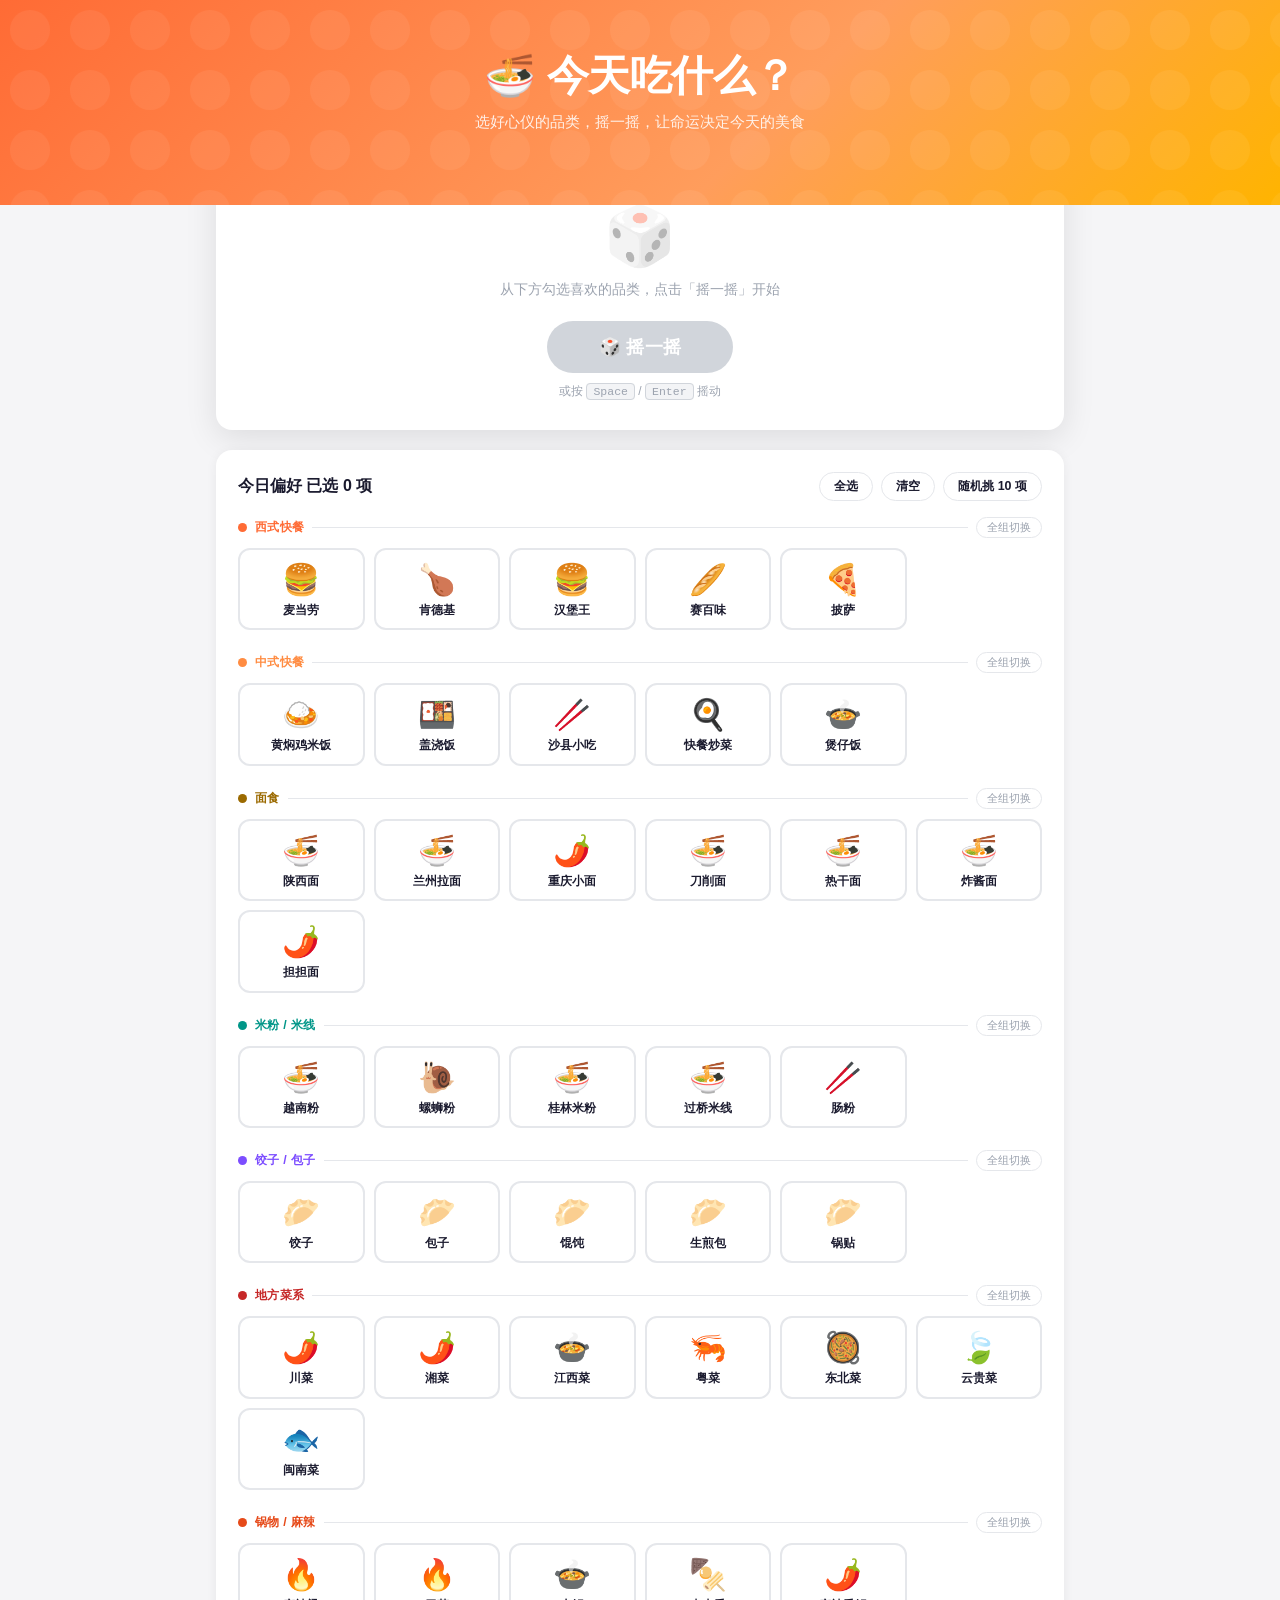
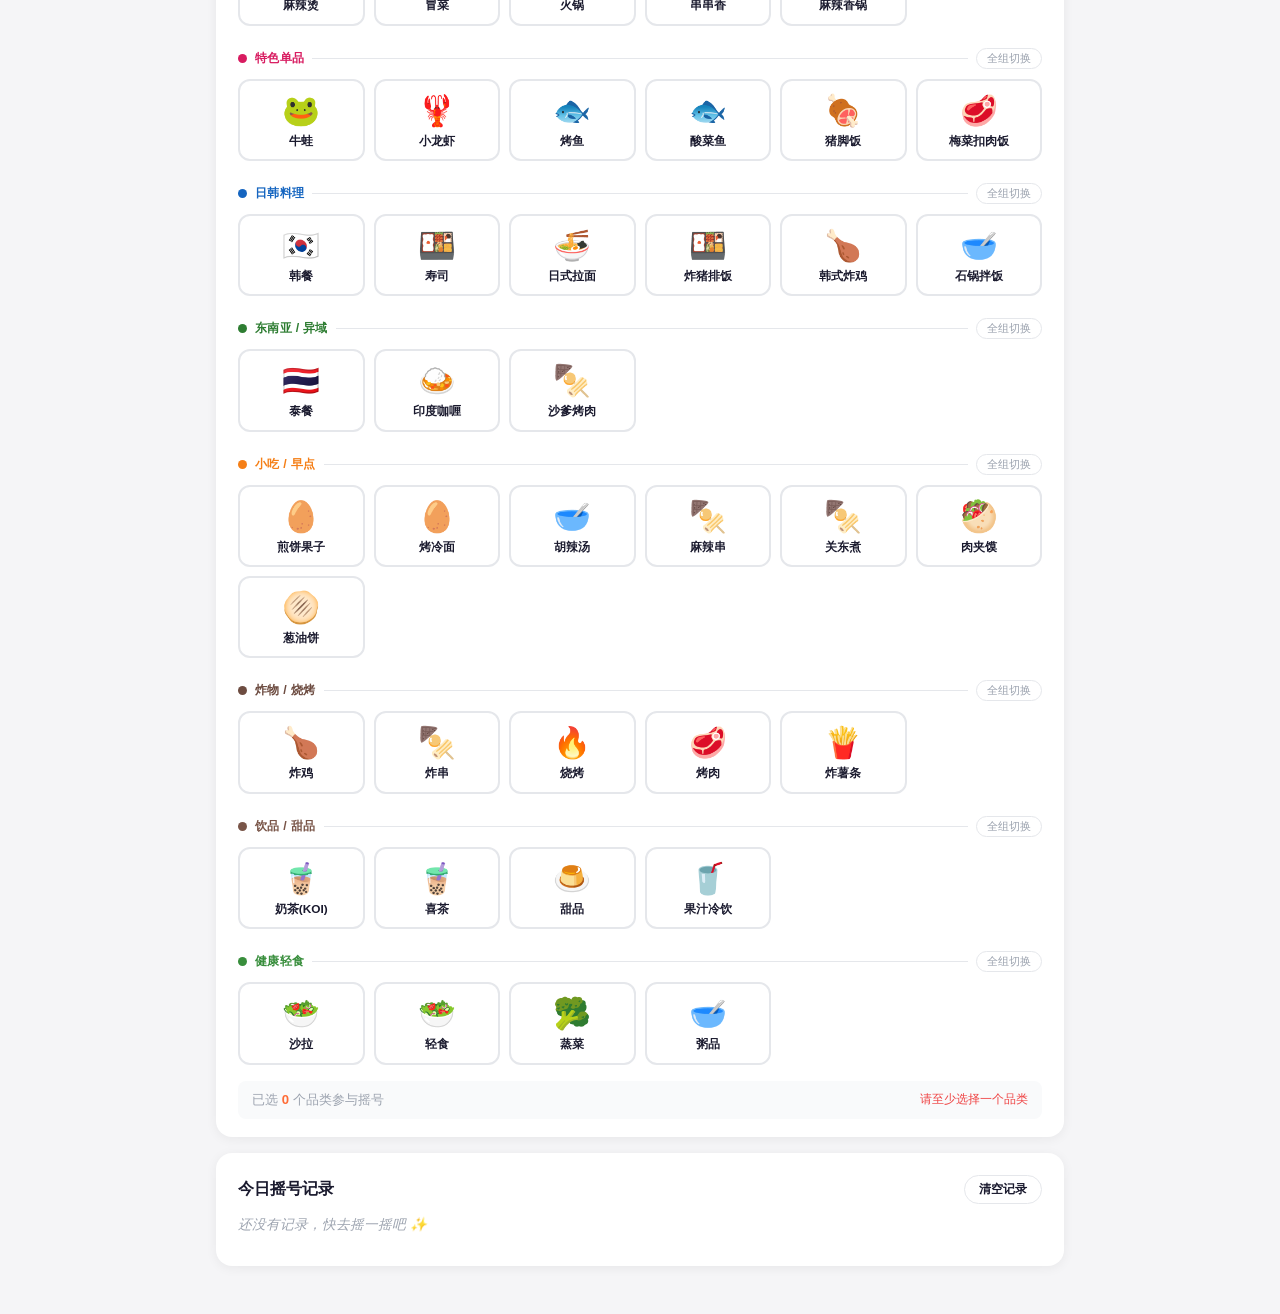
==== index.html @ fa0ef5d8 "Rename eat_picker.html to index.html" ====
<!DOCTYPE html>
<html lang="zh-CN">
<head>
    <meta charset="UTF-8">
    <meta name="viewport" content="width=device-width, initial-scale=1.0">
    <title>今天吃什么？</title>
    <style>
        :root {
            --primary: #FF6B35;
            --primary-light: #FFF0EB;
            --accent: #FFB400;
            --bg: #F5F5F7;
            --card: #FFFFFF;
            --text: #1A1A2E;
            --text-muted: #9CA3AF;
            --border: #E5E7EB;
            --radius: 16px;
            --shadow: 0 2px 12px rgba(0,0,0,0.06);
            --shadow-lg: 0 8px 32px rgba(0,0,0,0.10);
        }

        * { box-sizing: border-box; margin: 0; padding: 0; }

        body {
            font-family: -apple-system, BlinkMacSystemFont, 'PingFang SC', 'Hiragino Sans GB', 'Microsoft YaHei UI', sans-serif;
            background: var(--bg);
            color: var(--text);
            min-height: 100vh;
        }

        /* ───── Header ───── */
        .hero {
            background: linear-gradient(135deg, #FF6B35 0%, #FF9D5C 60%, #FFB400 100%);
            padding: 48px 24px 72px;
            text-align: center;
            color: #fff;
            position: relative;
            overflow: hidden;
        }
        .hero::before {
            content: '';
            position: absolute;
            inset: 0;
            background: url("data:image/svg+xml,%3Csvg width='60' height='60' viewBox='0 0 60 60' xmlns='http://www.w3.org/2000/svg'%3E%3Cg fill='none' fill-rule='evenodd'%3E%3Cg fill='%23ffffff' fill-opacity='0.06'%3E%3Ccircle cx='30' cy='30' r='20'/%3E%3C/g%3E%3C/g%3E%3C/svg%3E");
        }
        .hero h1 { font-size: 2.6rem; font-weight: 800; position: relative; letter-spacing: -0.5px; }
        .hero p  { margin-top: 8px; font-size: 0.95rem; opacity: 0.88; position: relative; }

        /* ───── Layout ───── */
        .wrap {
            max-width: 880px;
            margin: -40px auto 48px;
            padding: 0 16px;
        }

        /* ───── Result Card ───── */
        .result-card {
            background: var(--card);
            border-radius: var(--radius);
            box-shadow: var(--shadow-lg);
            padding: 36px 24px 28px;
            text-align: center;
            margin-bottom: 20px;
            border: 2.5px solid transparent;
            transition: border-color .3s;
        }
        .result-card.spinning  { border-color: var(--primary); }
        .result-card.done      { border-color: var(--accent); }

        /* placeholder */
        .result-ph { color: var(--text-muted); }
        .result-ph .big { font-size: 3.6rem; display: block; opacity: .35; margin-bottom: 10px; }
        .result-ph p    { font-size: .9rem; }

        /* live display */
        .result-live { display: none; }
        .result-live.on { display: block; }
        .result-live .r-emoji { font-size: 4.5rem; display: block; margin-bottom: 10px; }
        .result-live .r-name  { font-size: 2.2rem; font-weight: 800; }
        .result-live .r-badge {
            display: inline-block; margin-top: 10px;
            padding: 4px 14px; border-radius: 20px;
            font-size: .78rem; font-weight: 700; color: #fff;
        }

        @keyframes bounceIn {
            0%   { transform: scale(.3); opacity: 0; }
            55%  { transform: scale(1.12); }
            75%  { transform: scale(.92); }
            100% { transform: scale(1); opacity: 1; }
        }
        @keyframes slideUp {
            from { transform: translateY(16px); opacity: 0; }
            to   { transform: translateY(0);    opacity: 1; }
        }
        .anim-bounce { animation: bounceIn .5s cubic-bezier(.36,.07,.19,.97) both; }
        .anim-up     { animation: slideUp  .4s ease both; animation-delay: .1s; }
        .anim-fade   { animation: slideUp  .5s ease both; animation-delay: .2s; }

        /* spin button */
        .spin-btn {
            display: inline-block; margin-top: 22px;
            background: linear-gradient(135deg, #FF6B35, #FF9D5C);
            color: #fff; border: none; border-radius: 50px;
            padding: 14px 52px; font-size: 1.1rem; font-weight: 700;
            cursor: pointer; letter-spacing: .4px;
            box-shadow: 0 4px 18px rgba(255,107,53,.38);
            transition: transform .12s, box-shadow .2s, background .2s;
        }
        .spin-btn:hover:not(:disabled) {
            transform: translateY(-2px);
            box-shadow: 0 8px 26px rgba(255,107,53,.5);
        }
        .spin-btn:active:not(:disabled) { transform: translateY(0); }
        .spin-btn:disabled { background: #D1D5DB; box-shadow: none; cursor: not-allowed; }
        @keyframes pulse { 0%,100%{transform:scale(1)} 50%{transform:scale(1.04)} }
        .spin-btn.pulsing { animation: pulse .55s ease infinite; }

        /* ───── Category Panel ───── */
        .panel {
            background: var(--card);
            border-radius: var(--radius);
            box-shadow: var(--shadow);
            padding: 22px 22px 18px;
            margin-bottom: 16px;
        }
        .panel-head {
            display: flex; align-items: center;
            justify-content: space-between;
            margin-bottom: 16px; flex-wrap: wrap; gap: 8px;
        }
        .panel-title { font-size: 1rem; font-weight: 700; }
        .panel-title .sub {
            font-size: .82rem; color: var(--text-muted);
            font-weight: 400; margin-left: 6px;
        }

        .btn-row { display: flex; gap: 8px; flex-wrap: wrap; }
        .chip {
            padding: 5px 14px; border-radius: 20px;
            border: 1.5px solid var(--border);
            background: #fff; color: var(--text);
            font-size: .78rem; font-weight: 600;
            cursor: pointer; transition: all .14s;
        }
        .chip:hover { border-color: var(--primary); color: var(--primary); }

        /* ───── Group sections ───── */
        .group-block { margin-bottom: 22px; }
        .group-block:last-child { margin-bottom: 4px; }

        .group-row {
            display: flex; align-items: center; gap: 8px;
            margin-bottom: 10px;
        }
        .group-dot {
            width: 9px; height: 9px; border-radius: 50%; flex-shrink: 0;
        }
        .group-name {
            font-size: .78rem; font-weight: 700; letter-spacing: .3px;
        }
        .group-line {
            flex: 1; height: 1px; background: var(--border);
        }
        .group-toggle {
            font-size: .7rem; padding: 2px 10px;
            border-radius: 20px; border: 1px solid var(--border);
            background: #fff; cursor: pointer; color: var(--text-muted);
            transition: all .14s; flex-shrink: 0;
        }
        .group-toggle:hover { border-color: var(--primary); color: var(--primary); }

        /* ───── Food grid ───── */
        .food-grid {
            display: grid;
            grid-template-columns: repeat(auto-fill, minmax(108px, 1fr));
            gap: 9px;
        }
        .food-card {
            border: 2px solid var(--border);
            border-radius: 12px; padding: 12px 6px 10px;
            text-align: center; cursor: pointer;
            transition: all .14s; background: #fff;
            user-select: none; position: relative;
        }
        .food-card:hover {
            border-color: var(--primary); background: var(--primary-light);
            transform: translateY(-2px);
        }
        .food-card.on {
            border-color: var(--primary);
            background: linear-gradient(145deg, #FFF6F2, #FFE8DC);
            box-shadow: 0 2px 10px rgba(255,107,53,.18);
        }
        .fc-check {
            position: absolute; top: 5px; right: 5px;
            width: 17px; height: 17px; border-radius: 50%;
            background: var(--primary); color: #fff;
            font-size: 10px; line-height: 17px; text-align: center;
            opacity: 0; transition: opacity .14s;
        }
        .food-card.on .fc-check { opacity: 1; }
        .fc-emoji { font-size: 1.9rem; display: block; margin-bottom: 5px; }
        .fc-name  { font-size: .74rem; font-weight: 600; line-height: 1.3; }

        /* ───── Status bar ───── */
        .status-bar {
            display: flex; align-items: center; justify-content: space-between;
            margin-top: 16px; padding: 10px 14px;
            background: #F9FAFB; border-radius: 8px;
            font-size: .82rem; color: var(--text-muted);
        }
        .status-bar b { color: var(--primary); }
        .warn { color: #EF4444 !important; font-size: .78rem; }

        /* ───── History ───── */
        .history-chips {
            display: flex; flex-wrap: wrap; gap: 8px; margin-top: 12px; min-height: 32px;
        }
        .h-chip {
            display: inline-flex; align-items: center; gap: 5px;
            padding: 5px 13px; background: #F3F4F6;
            border-radius: 20px; font-size: .83rem; font-weight: 600;
        }
        .h-chip.newest { background: #FFF0EB; color: var(--primary); }
        .h-empty { color: var(--text-muted); font-size: .85rem; font-style: italic; }

        /* ───── Confetti ───── */
        .conf-wrap {
            position: fixed; inset: 0;
            pointer-events: none; z-index: 9999;
        }
        .conf-piece {
            position: absolute; border-radius: 2px;
            animation: confFall linear forwards;
        }
        @keyframes confFall {
            0%   { transform: translateY(-20px) rotate(0deg); opacity: 1; }
            100% { transform: translateY(105vh)  rotate(720deg); opacity: 0; }
        }

        /* ───── Keyboard hint ───── */
        .kb-hint {
            text-align: center; margin-top: 10px;
            font-size: .75rem; color: var(--text-muted);
        }
        kbd {
            background: #F3F4F6; border: 1px solid #D1D5DB;
            border-radius: 4px; padding: 1px 6px; font-size: .72rem;
        }

        @media (max-width: 560px) {
            .hero h1 { font-size: 1.9rem; }
            .result-live .r-name { font-size: 1.6rem; }
            .food-grid { grid-template-columns: repeat(auto-fill, minmax(90px, 1fr)); }
            .spin-btn { width: 100%; }
        }
    </style>
</head>
<body>

<div class="hero">
    <h1>🍜 今天吃什么？</h1>
    <p>选好心仪的品类，摇一摇，让命运决定今天的美食</p>
</div>

<div class="wrap">

    <!-- Result Card -->
    <div class="result-card" id="resCard">
        <div class="result-ph" id="resPh">
            <span class="big">🎲</span>
            <p>从下方勾选喜欢的品类，点击「摇一摇」开始</p>
        </div>
        <div class="result-live" id="resLive">
            <span class="r-emoji" id="resEmoji">🍜</span>
            <div class="r-name" id="resName">加载中...</div>
            <span class="r-badge" id="resBadge">分类</span>
        </div>
        <button class="spin-btn" id="spinBtn" onclick="spin()" disabled>🎲 摇一摇</button>
        <div class="kb-hint">或按 <kbd>Space</kbd> / <kbd>Enter</kbd> 摇动</div>
    </div>

    <!-- Categories -->
    <div class="panel">
        <div class="panel-head">
            <div>
                <span class="panel-title">今日偏好</span>
                <span class="panel-title sub" id="selCount">已选 0 项</span>
            </div>
            <div class="btn-row">
                <button class="chip" onclick="selAll()">全选</button>
                <button class="chip" onclick="selNone()">清空</button>
                <button class="chip" onclick="selRandom()">随机挑 10 项</button>
            </div>
        </div>

        <div id="catWrap"><!-- rendered by JS --></div>

        <div class="status-bar">
            <span>已选 <b id="stCount">0</b> 个品类参与摇号</span>
            <span class="warn" id="stWarn">请至少选择一个品类</span>
        </div>
    </div>

    <!-- History -->
    <div class="panel">
        <div class="panel-head" style="margin-bottom:0">
            <span class="panel-title">今日摇号记录</span>
            <button class="chip" onclick="clearHist()">清空记录</button>
        </div>
        <div class="history-chips" id="histList">
            <span class="h-empty">还没有记录，快去摇一摇吧 ✨</span>
        </div>
    </div>

</div>

<div class="conf-wrap" id="confWrap"></div>

<script>
/* ─── Data ─── */
const GROUPS = [
    {
        name: "西式快餐", color: "#FF6B35",
        items: [
            { name: "麦当劳",  emoji: "🍔" },
            { name: "肯德基",  emoji: "🍗" },
            { name: "汉堡王",  emoji: "🍔" },
            { name: "赛百味",  emoji: "🥖" },
            { name: "披萨",    emoji: "🍕" },
        ]
    },
    {
        name: "中式快餐", color: "#FF8C42",
        items: [
            { name: "黄焖鸡米饭", emoji: "🍛" },
            { name: "盖浇饭",    emoji: "🍱" },
            { name: "沙县小吃",  emoji: "🥢" },
            { name: "快餐炒菜",  emoji: "🍳" },
            { name: "煲仔饭",    emoji: "🍲" },
        ]
    },
    {
        name: "面食", color: "#9B6A00",
        items: [
            { name: "陕西面",   emoji: "🍜" },
            { name: "兰州拉面", emoji: "🍜" },
            { name: "重庆小面", emoji: "🌶️" },
            { name: "刀削面",   emoji: "🍜" },
            { name: "热干面",   emoji: "🍜" },
            { name: "炸酱面",   emoji: "🍜" },
            { name: "担担面",   emoji: "🌶️" },
        ]
    },
    {
        name: "米粉 / 米线", color: "#009688",
        items: [
            { name: "越南粉",   emoji: "🍜" },
            { name: "螺蛳粉",   emoji: "🐌" },
            { name: "桂林米粉", emoji: "🍜" },
            { name: "过桥米线", emoji: "🍜" },
            { name: "肠粉",     emoji: "🥢" },
        ]
    },
    {
        name: "饺子 / 包子", color: "#7C4DFF",
        items: [
            { name: "饺子",   emoji: "🥟" },
            { name: "包子",   emoji: "🥟" },
            { name: "馄饨",   emoji: "🥟" },
            { name: "生煎包", emoji: "🥟" },
            { name: "锅贴",   emoji: "🥟" },
        ]
    },
    {
        name: "地方菜系", color: "#C62828",
        items: [
            { name: "川菜",   emoji: "🌶️" },
            { name: "湘菜",   emoji: "🌶️" },
            { name: "江西菜", emoji: "🍲" },
            { name: "粤菜",   emoji: "🦐" },
            { name: "东北菜", emoji: "🥘" },
            { name: "云贵菜", emoji: "🍃" },
            { name: "闽南菜", emoji: "🐟" },
        ]
    },
    {
        name: "锅物 / 麻辣", color: "#E64A19",
        items: [
            { name: "麻辣烫", emoji: "🔥" },
            { name: "冒菜",   emoji: "🔥" },
            { name: "火锅",   emoji: "🍲" },
            { name: "串串香", emoji: "🍢" },
            { name: "麻辣香锅", emoji: "🌶️" },
        ]
    },
    {
        name: "特色单品", color: "#D81B60",
        items: [
            { name: "牛蛙",   emoji: "🐸" },
            { name: "小龙虾", emoji: "🦞" },
            { name: "烤鱼",   emoji: "🐟" },
            { name: "酸菜鱼", emoji: "🐟" },
            { name: "猪脚饭", emoji: "🍖" },
            { name: "梅菜扣肉饭", emoji: "🥩" },
        ]
    },
    {
        name: "日韩料理", color: "#1565C0",
        items: [
            { name: "韩餐",     emoji: "🇰🇷" },
            { name: "寿司",     emoji: "🍱" },
            { name: "日式拉面", emoji: "🍜" },
            { name: "炸猪排饭", emoji: "🍱" },
            { name: "韩式炸鸡", emoji: "🍗" },
            { name: "石锅拌饭", emoji: "🥣" },
        ]
    },
    {
        name: "东南亚 / 异域", color: "#2E7D32",
        items: [
            { name: "泰餐",     emoji: "🇹🇭" },
            { name: "印度咖喱", emoji: "🍛" },
            { name: "沙爹烤肉", emoji: "🍢" },
        ]
    },
    {
        name: "小吃 / 早点", color: "#F57F17",
        items: [
            { name: "煎饼果子", emoji: "🥚" },
            { name: "烤冷面",   emoji: "🥚" },
            { name: "胡辣汤",   emoji: "🥣" },
            { name: "麻辣串",   emoji: "🍢" },
            { name: "关东煮",   emoji: "🍢" },
            { name: "肉夹馍",   emoji: "🥙" },
            { name: "葱油饼",   emoji: "🫓" },
        ]
    },
    {
        name: "炸物 / 烧烤", color: "#6D4C41",
        items: [
            { name: "炸鸡",   emoji: "🍗" },
            { name: "炸串",   emoji: "🍢" },
            { name: "烧烤",   emoji: "🔥" },
            { name: "烤肉",   emoji: "🥩" },
            { name: "炸薯条", emoji: "🍟" },
        ]
    },
    {
        name: "饮品 / 甜品", color: "#795548",
        items: [
            { name: "奶茶(KOI)", emoji: "🧋" },
            { name: "喜茶",      emoji: "🧋" },
            { name: "甜品",      emoji: "🍮" },
            { name: "果汁冷饮",  emoji: "🥤" },
        ]
    },
    {
        name: "健康轻食", color: "#388E3C",
        items: [
            { name: "沙拉",   emoji: "🥗" },
            { name: "轻食",   emoji: "🥗" },
            { name: "蒸菜",   emoji: "🥦" },
            { name: "粥品",   emoji: "🥣" },
        ]
    },
];

/* ─── State ─── */
// flatten all items with global index
const ALL_FOODS = [];
GROUPS.forEach((g, gi) => {
    g.items.forEach((item, li) => {
        ALL_FOODS.push({ ...item, tag: g.name, color: g.color, gi, li, idx: ALL_FOODS.length });
    });
});

const selected = new Set();
const history  = [];
let spinning   = false;

/* ─── Render categories ─── */
function renderCats() {
    const wrap = document.getElementById('catWrap');
    wrap.innerHTML = GROUPS.map((g, gi) => {
        const gItems = ALL_FOODS.filter(f => f.gi === gi);
        return `
        <div class="group-block">
          <div class="group-row">
            <span class="group-dot" style="background:${g.color}"></span>
            <span class="group-name" style="color:${g.color}">${g.name}</span>
            <span class="group-line"></span>
            <button class="group-toggle" onclick="toggleGroup(${gi})">全组切换</button>
          </div>
          <div class="food-grid">
            ${gItems.map(f => `
              <div class="food-card" id="fc${f.idx}" onclick="toggleFood(${f.idx})">
                <div class="fc-check">✓</div>
                <span class="fc-emoji">${f.emoji}</span>
                <div class="fc-name">${f.name}</div>
              </div>
            `).join('')}
          </div>
        </div>`;
    }).join('');
}

/* ─── Selection helpers ─── */
function toggleFood(idx) {
    const el = document.getElementById(`fc${idx}`);
    if (selected.has(idx)) { selected.delete(idx); el.classList.remove('on'); }
    else                   { selected.add(idx);    el.classList.add('on');    }
    syncUI();
}

function toggleGroup(gi) {
    const gItems = ALL_FOODS.filter(f => f.gi === gi);
    const allOn  = gItems.every(f => selected.has(f.idx));
    gItems.forEach(f => {
        const el = document.getElementById(`fc${f.idx}`);
        if (allOn) { selected.delete(f.idx); el.classList.remove('on'); }
        else       { selected.add(f.idx);    el.classList.add('on');    }
    });
    syncUI();
}

function selAll()    { ALL_FOODS.forEach(f => { selected.add(f.idx); document.getElementById(`fc${f.idx}`).classList.add('on'); }); syncUI(); }
function selNone()   { ALL_FOODS.forEach(f => { selected.delete(f.idx); document.getElementById(`fc${f.idx}`).classList.remove('on'); }); syncUI(); }
function selRandom() {
    selNone();
    [...ALL_FOODS].sort(() => Math.random() - .5).slice(0, 10).forEach(f => {
        selected.add(f.idx);
        document.getElementById(`fc${f.idx}`).classList.add('on');
    });
    syncUI();
}

function syncUI() {
    const n = selected.size;
    document.getElementById('selCount').textContent = `已选 ${n} 项`;
    document.getElementById('stCount').textContent  = n;
    const btn  = document.getElementById('spinBtn');
    const warn = document.getElementById('stWarn');
    if (n === 0) { btn.disabled = true;  warn.textContent = '请至少选择一个品类'; }
    else         { btn.disabled = false; warn.textContent = ''; }
}

/* ─── Spin ─── */
function spin() {
    if (spinning || selected.size === 0) return;
    spinning = true;

    const btn    = document.getElementById('spinBtn');
    const card   = document.getElementById('resCard');
    const ph     = document.getElementById('resPh');
    const live   = document.getElementById('resLive');
    const emoji  = document.getElementById('resEmoji');
    const name   = document.getElementById('resName');
    const badge  = document.getElementById('resBadge');

    btn.disabled = true;
    btn.classList.add('pulsing');
    btn.textContent = '🎲 摇动中...';
    card.className  = 'result-card spinning';
    ph.style.display = 'none';
    live.classList.add('on');

    const pool = [...selected].map(idx => ALL_FOODS[idx]);
    let steps = 22, delay = 60;

    function tick() {
        const f = pool[Math.floor(Math.random() * pool.length)];
        emoji.textContent = f.emoji;
        name.textContent  = f.name;
        badge.textContent = f.tag;
        badge.style.background = f.color;

        steps--;
        if (steps <= 0) {
            // final pick
            const final = pool[Math.floor(Math.random() * pool.length)];
            setTimeout(() => settle(final), delay + 80);
            return;
        }
        if (steps < 8)  delay = 140;
        if (steps < 4)  delay = 240;
        setTimeout(tick, delay);
    }

    function settle(f) {
        emoji.textContent = f.emoji;
        name.textContent  = f.name;
        badge.textContent = f.tag;
        badge.style.background = f.color;

        // Re-trigger animations
        [emoji, name, badge].forEach(el => {
            el.style.animation = 'none';
            void el.offsetHeight;
        });
        emoji.classList.add('anim-bounce');
        name.classList.add('anim-up');
        badge.classList.add('anim-fade');

        card.className = 'result-card done';
        btn.textContent = '🎲 再来一次';
        btn.classList.remove('pulsing');
        btn.disabled = false;
        spinning = false;

        addHistory(f);
        confetti();
    }

    tick();
}

/* ─── History ─── */
function addHistory(f) {
    history.unshift(f);
    const list = document.getElementById('histList');
    list.innerHTML = history.map((h, i) => `
        <span class="h-chip ${i === 0 ? 'newest' : ''}">
            ${h.emoji} ${h.name}${i === 0 ? ' ✨' : ''}
        </span>`).join('');
}

function clearHist() {
    history.length = 0;
    document.getElementById('histList').innerHTML =
        '<span class="h-empty">还没有记录，快去摇一摇吧 ✨</span>';
}

/* ─── Confetti ─── */
function confetti() {
    const wrap = document.getElementById('confWrap');
    const cols = ['#FF6B35','#FFB400','#4CAF50','#2196F3','#9C27B0','#FF4081','#00BCD4'];
    for (let i = 0; i < 60; i++) {
        setTimeout(() => {
            const p = document.createElement('div');
            p.className = 'conf-piece';
            p.style.cssText = `
                left:${Math.random()*100}vw;
                background:${cols[i % cols.length]};
                width:${6 + Math.random()*8}px;
                height:${6 + Math.random()*8}px;
                animation-duration:${1.2 + Math.random()*2}s;
                animation-delay:${Math.random()*.4}s;
                border-radius:${Math.random() > .5 ? '50%' : '2px'};
            `;
            wrap.appendChild(p);
            setTimeout(() => p.remove(), 3500);
        }, i * 28);
    }
}

/* ─── Keyboard shortcut ─── */
document.addEventListener('keydown', e => {
    if ((e.key === ' ' || e.key === 'Enter') &&
        !e.target.matches('button, input, textarea')) {
        e.preventDefault();
        if (!document.getElementById('spinBtn').disabled) spin();
    }
});

/* ─── Init ─── */
renderCats();
syncUI();
</script>
</body>
</html>
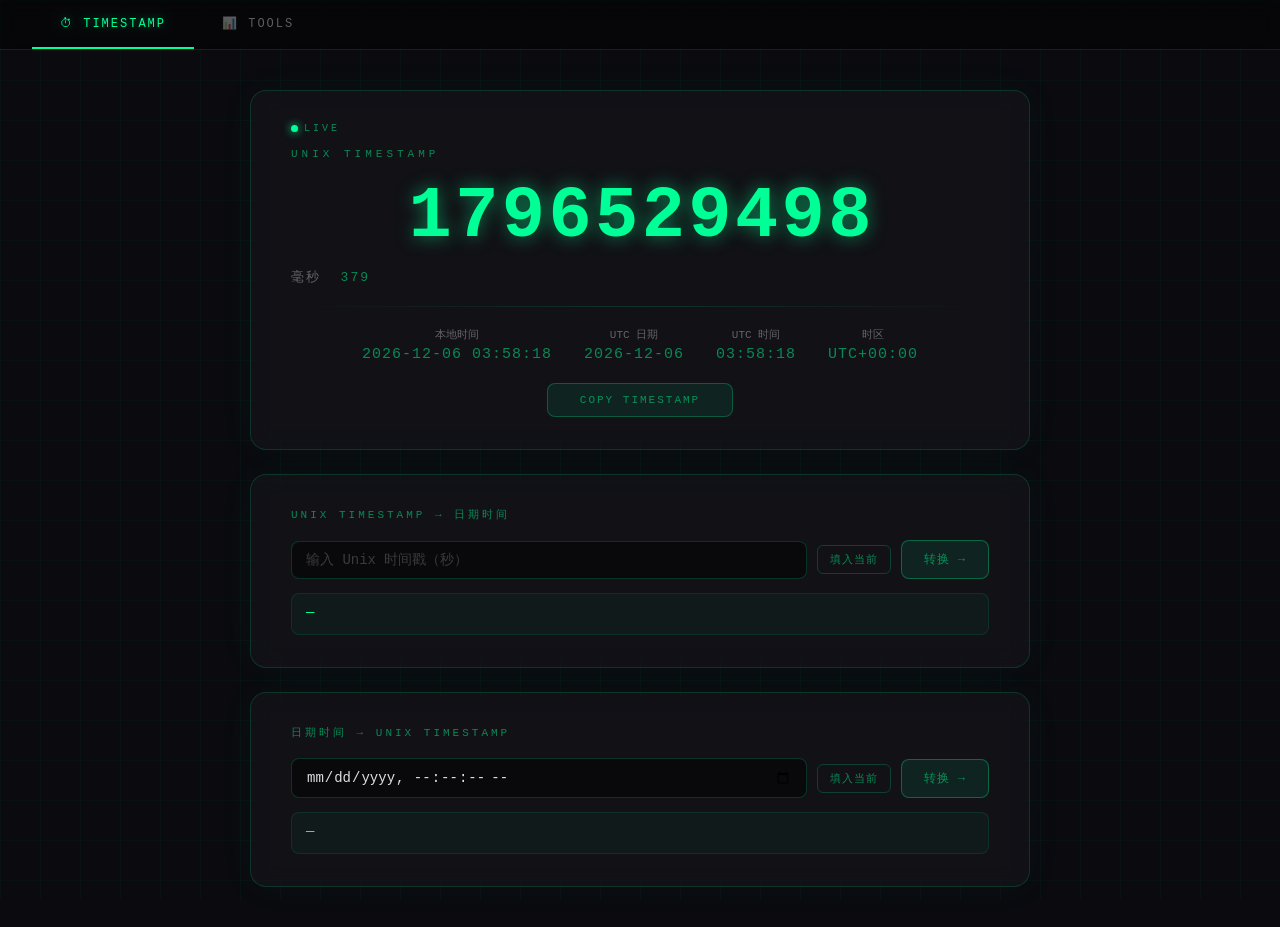
==== commit a3fd0f16: "更改index.html" ====
--- a/index.html
+++ b/index.html
@@ -1,672 +1,695 @@
 <!DOCTYPE html>
-<html lang="zh-CN">
+<html lang="zh">
 <head>
-    <meta charset="UTF-8">
-    <meta name="viewport" content="width=device-width, initial-scale=1.0">
-    <title>今天吃什么？</title>
-    <style>
-        :root {
-            --primary: #FF6B35;
-            --primary-light: #FFF0EB;
-            --accent: #FFB400;
-            --bg: #F5F5F7;
-            --card: #FFFFFF;
-            --text: #1A1A2E;
-            --text-muted: #9CA3AF;
-            --border: #E5E7EB;
-            --radius: 16px;
-            --shadow: 0 2px 12px rgba(0,0,0,0.06);
-            --shadow-lg: 0 8px 32px rgba(0,0,0,0.10);
-        }
-
-        * { box-sizing: border-box; margin: 0; padding: 0; }
-
-        body {
-            font-family: -apple-system, BlinkMacSystemFont, 'PingFang SC', 'Hiragino Sans GB', 'Microsoft YaHei UI', sans-serif;
-            background: var(--bg);
-            color: var(--text);
-            min-height: 100vh;
-        }
-
-        /* ───── Header ───── */
-        .hero {
-            background: linear-gradient(135deg, #FF6B35 0%, #FF9D5C 60%, #FFB400 100%);
-            padding: 48px 24px 72px;
-            text-align: center;
-            color: #fff;
-            position: relative;
-            overflow: hidden;
-        }
-        .hero::before {
-            content: '';
-            position: absolute;
-            inset: 0;
-            background: url("data:image/svg+xml,%3Csvg width='60' height='60' viewBox='0 0 60 60' xmlns='http://www.w3.org/2000/svg'%3E%3Cg fill='none' fill-rule='evenodd'%3E%3Cg fill='%23ffffff' fill-opacity='0.06'%3E%3Ccircle cx='30' cy='30' r='20'/%3E%3C/g%3E%3C/g%3E%3C/svg%3E");
-        }
-        .hero h1 { font-size: 2.6rem; font-weight: 800; position: relative; letter-spacing: -0.5px; }
-        .hero p  { margin-top: 8px; font-size: 0.95rem; opacity: 0.88; position: relative; }
-
-        /* ───── Layout ───── */
-        .wrap {
-            max-width: 880px;
-            margin: -40px auto 48px;
-            padding: 0 16px;
-        }
-
-        /* ───── Result Card ───── */
-        .result-card {
-            background: var(--card);
-            border-radius: var(--radius);
-            box-shadow: var(--shadow-lg);
-            padding: 36px 24px 28px;
-            text-align: center;
-            margin-bottom: 20px;
-            border: 2.5px solid transparent;
-            transition: border-color .3s;
-        }
-        .result-card.spinning  { border-color: var(--primary); }
-        .result-card.done      { border-color: var(--accent); }
-
-        /* placeholder */
-        .result-ph { color: var(--text-muted); }
-        .result-ph .big { font-size: 3.6rem; display: block; opacity: .35; margin-bottom: 10px; }
-        .result-ph p    { font-size: .9rem; }
-
-        /* live display */
-        .result-live { display: none; }
-        .result-live.on { display: block; }
-        .result-live .r-emoji { font-size: 4.5rem; display: block; margin-bottom: 10px; }
-        .result-live .r-name  { font-size: 2.2rem; font-weight: 800; }
-        .result-live .r-badge {
-            display: inline-block; margin-top: 10px;
-            padding: 4px 14px; border-radius: 20px;
-            font-size: .78rem; font-weight: 700; color: #fff;
-        }
-
-        @keyframes bounceIn {
-            0%   { transform: scale(.3); opacity: 0; }
-            55%  { transform: scale(1.12); }
-            75%  { transform: scale(.92); }
-            100% { transform: scale(1); opacity: 1; }
-        }
-        @keyframes slideUp {
-            from { transform: translateY(16px); opacity: 0; }
-            to   { transform: translateY(0);    opacity: 1; }
-        }
-        .anim-bounce { animation: bounceIn .5s cubic-bezier(.36,.07,.19,.97) both; }
-        .anim-up     { animation: slideUp  .4s ease both; animation-delay: .1s; }
-        .anim-fade   { animation: slideUp  .5s ease both; animation-delay: .2s; }
-
-        /* spin button */
-        .spin-btn {
-            display: inline-block; margin-top: 22px;
-            background: linear-gradient(135deg, #FF6B35, #FF9D5C);
-            color: #fff; border: none; border-radius: 50px;
-            padding: 14px 52px; font-size: 1.1rem; font-weight: 700;
-            cursor: pointer; letter-spacing: .4px;
-            box-shadow: 0 4px 18px rgba(255,107,53,.38);
-            transition: transform .12s, box-shadow .2s, background .2s;
-        }
-        .spin-btn:hover:not(:disabled) {
-            transform: translateY(-2px);
-            box-shadow: 0 8px 26px rgba(255,107,53,.5);
-        }
-        .spin-btn:active:not(:disabled) { transform: translateY(0); }
-        .spin-btn:disabled { background: #D1D5DB; box-shadow: none; cursor: not-allowed; }
-        @keyframes pulse { 0%,100%{transform:scale(1)} 50%{transform:scale(1.04)} }
-        .spin-btn.pulsing { animation: pulse .55s ease infinite; }
-
-        /* ───── Category Panel ───── */
-        .panel {
-            background: var(--card);
-            border-radius: var(--radius);
-            box-shadow: var(--shadow);
-            padding: 22px 22px 18px;
-            margin-bottom: 16px;
-        }
-        .panel-head {
-            display: flex; align-items: center;
-            justify-content: space-between;
-            margin-bottom: 16px; flex-wrap: wrap; gap: 8px;
-        }
-        .panel-title { font-size: 1rem; font-weight: 700; }
-        .panel-title .sub {
-            font-size: .82rem; color: var(--text-muted);
-            font-weight: 400; margin-left: 6px;
-        }
-
-        .btn-row { display: flex; gap: 8px; flex-wrap: wrap; }
-        .chip {
-            padding: 5px 14px; border-radius: 20px;
-            border: 1.5px solid var(--border);
-            background: #fff; color: var(--text);
-            font-size: .78rem; font-weight: 600;
-            cursor: pointer; transition: all .14s;
-        }
-        .chip:hover { border-color: var(--primary); color: var(--primary); }
-
-        /* ───── Group sections ───── */
-        .group-block { margin-bottom: 22px; }
-        .group-block:last-child { margin-bottom: 4px; }
-
-        .group-row {
-            display: flex; align-items: center; gap: 8px;
-            margin-bottom: 10px;
-        }
-        .group-dot {
-            width: 9px; height: 9px; border-radius: 50%; flex-shrink: 0;
-        }
-        .group-name {
-            font-size: .78rem; font-weight: 700; letter-spacing: .3px;
-        }
-        .group-line {
-            flex: 1; height: 1px; background: var(--border);
-        }
-        .group-toggle {
-            font-size: .7rem; padding: 2px 10px;
-            border-radius: 20px; border: 1px solid var(--border);
-            background: #fff; cursor: pointer; color: var(--text-muted);
-            transition: all .14s; flex-shrink: 0;
-        }
-        .group-toggle:hover { border-color: var(--primary); color: var(--primary); }
-
-        /* ───── Food grid ───── */
-        .food-grid {
-            display: grid;
-            grid-template-columns: repeat(auto-fill, minmax(108px, 1fr));
-            gap: 9px;
-        }
-        .food-card {
-            border: 2px solid var(--border);
-            border-radius: 12px; padding: 12px 6px 10px;
-            text-align: center; cursor: pointer;
-            transition: all .14s; background: #fff;
-            user-select: none; position: relative;
-        }
-        .food-card:hover {
-            border-color: var(--primary); background: var(--primary-light);
-            transform: translateY(-2px);
-        }
-        .food-card.on {
-            border-color: var(--primary);
-            background: linear-gradient(145deg, #FFF6F2, #FFE8DC);
-            box-shadow: 0 2px 10px rgba(255,107,53,.18);
-        }
-        .fc-check {
-            position: absolute; top: 5px; right: 5px;
-            width: 17px; height: 17px; border-radius: 50%;
-            background: var(--primary); color: #fff;
-            font-size: 10px; line-height: 17px; text-align: center;
-            opacity: 0; transition: opacity .14s;
-        }
-        .food-card.on .fc-check { opacity: 1; }
-        .fc-emoji { font-size: 1.9rem; display: block; margin-bottom: 5px; }
-        .fc-name  { font-size: .74rem; font-weight: 600; line-height: 1.3; }
-
-        /* ───── Status bar ───── */
-        .status-bar {
-            display: flex; align-items: center; justify-content: space-between;
-            margin-top: 16px; padding: 10px 14px;
-            background: #F9FAFB; border-radius: 8px;
-            font-size: .82rem; color: var(--text-muted);
-        }
-        .status-bar b { color: var(--primary); }
-        .warn { color: #EF4444 !important; font-size: .78rem; }
-
-        /* ───── History ───── */
-        .history-chips {
-            display: flex; flex-wrap: wrap; gap: 8px; margin-top: 12px; min-height: 32px;
-        }
-        .h-chip {
-            display: inline-flex; align-items: center; gap: 5px;
-            padding: 5px 13px; background: #F3F4F6;
-            border-radius: 20px; font-size: .83rem; font-weight: 600;
-        }
-        .h-chip.newest { background: #FFF0EB; color: var(--primary); }
-        .h-empty { color: var(--text-muted); font-size: .85rem; font-style: italic; }
-
-        /* ───── Confetti ───── */
-        .conf-wrap {
-            position: fixed; inset: 0;
-            pointer-events: none; z-index: 9999;
-        }
-        .conf-piece {
-            position: absolute; border-radius: 2px;
-            animation: confFall linear forwards;
-        }
-        @keyframes confFall {
-            0%   { transform: translateY(-20px) rotate(0deg); opacity: 1; }
-            100% { transform: translateY(105vh)  rotate(720deg); opacity: 0; }
-        }
-
-        /* ───── Keyboard hint ───── */
-        .kb-hint {
-            text-align: center; margin-top: 10px;
-            font-size: .75rem; color: var(--text-muted);
-        }
-        kbd {
-            background: #F3F4F6; border: 1px solid #D1D5DB;
-            border-radius: 4px; padding: 1px 6px; font-size: .72rem;
-        }
-
-        @media (max-width: 560px) {
-            .hero h1 { font-size: 1.9rem; }
-            .result-live .r-name { font-size: 1.6rem; }
-            .food-grid { grid-template-columns: repeat(auto-fill, minmax(90px, 1fr)); }
-            .spin-btn { width: 100%; }
-        }
-    </style>
+  <meta charset="UTF-8">
+  <meta name="viewport" content="width=device-width, initial-scale=1.0">
+  <title>Unix Timestamp Tool</title>
+  <style>
+    *, *::before, *::after { box-sizing: border-box; margin: 0; padding: 0; }
+
+    :root {
+      --bg: #0a0a0f;
+      --card: rgba(255,255,255,.03);
+      --border: rgba(0,255,150,.15);
+      --green: #00ff96;
+      --green-dim: rgba(0,255,150,.5);
+      --green-faint: rgba(0,255,150,.08);
+      --text: #e0e0e0;
+      --dim: rgba(255,255,255,.35);
+      --err: #ff4d6d;
+      --warn: #ffab40;
+    }
+
+    body {
+      min-height: 100vh;
+      background: var(--bg);
+      font-family: 'Courier New', Courier, monospace;
+      color: var(--text);
+      overflow-x: hidden;
+    }
+
+    body::before {
+      content: '';
+      position: fixed; inset: 0; z-index: 0;
+      background-image:
+        linear-gradient(rgba(0,255,150,.03) 1px, transparent 1px),
+        linear-gradient(90deg, rgba(0,255,150,.03) 1px, transparent 1px);
+      background-size: 40px 40px;
+      animation: gridMove 20s linear infinite;
+      pointer-events: none;
+    }
+    @keyframes gridMove { to { transform: translateY(40px); } }
+
+    /* ── Tab 导航 ── */
+    .tab-nav {
+      position: relative; z-index: 10;
+      display: flex; gap: 0;
+      border-bottom: 1px solid var(--border);
+      padding: 0 32px;
+      background: rgba(0,0,0,.4);
+      backdrop-filter: blur(8px);
+    }
+    .tab-btn {
+      padding: 16px 28px;
+      border: none; border-bottom: 2px solid transparent;
+      background: transparent;
+      color: var(--dim);
+      font-family: inherit; font-size: 12px; letter-spacing: 2px;
+      cursor: pointer; transition: all .2s;
+    }
+    .tab-btn:hover { color: var(--text); }
+    .tab-btn.active {
+      color: var(--green);
+      border-bottom-color: var(--green);
+      text-shadow: 0 0 10px var(--green-dim);
+    }
+
+    /* ── 页面容器 ── */
+    .page { display: none; position: relative; z-index: 1; }
+    .page.active { display: block; }
+
+    /* ══ PAGE 1 ══ */
+    #page1 {
+      display: none;
+      flex-direction: column;
+      align-items: center;
+      padding: 40px 20px;
+      gap: 24px;
+    }
+    #page1.active { display: flex; }
+
+    .card {
+      width: 100%; max-width: 780px;
+      background: var(--card);
+      border: 1px solid var(--border);
+      border-radius: 16px;
+      padding: 32px 40px;
+      backdrop-filter: blur(12px);
+      box-shadow: 0 0 40px rgba(0,255,150,.04);
+    }
+
+    /* 主时间戳显示 */
+    .live-badge {
+      display: flex; align-items: center; gap: 6px;
+      font-size: 10px; letter-spacing: 3px; color: var(--green-dim);
+      margin-bottom: 14px;
+    }
+    .dot {
+      width: 7px; height: 7px; border-radius: 50%;
+      background: var(--green); box-shadow: 0 0 8px var(--green);
+      animation: pulse 1.4s ease-in-out infinite;
+    }
+    @keyframes pulse { 50% { opacity:.3; transform:scale(.7); } }
+
+    .ts-label { font-size: 11px; letter-spacing: 4px; color: var(--green-dim); margin-bottom: 16px; }
+
+    .ts-wrap { display: flex; align-items: baseline; justify-content: center; gap: 2px; margin-bottom: 10px; }
+    .ts-digit {
+      display: inline-block;
+      font-size: clamp(36px, 7vw, 72px); font-weight: 700;
+      color: var(--green);
+      text-shadow: 0 0 18px var(--green-dim);
+      width: .62em; text-align: center;
+      transition: transform .08s ease, color .08s ease;
+    }
+    .ts-digit.flip { transform: translateY(-4px); color: #fff; }
+
+    .ms-row { font-size: 13px; color: var(--dim); letter-spacing: 2px; margin-bottom: 20px; }
+    .ms-val { color: var(--green-dim); }
+
+    .divider {
+      width: 100%; height: 1px;
+      background: linear-gradient(90deg, transparent, var(--border), transparent);
+      margin: 20px 0;
+    }
+
+    .meta { display: flex; gap: 32px; justify-content: center; flex-wrap: wrap; }
+    .meta-item { display: flex; flex-direction: column; align-items: center; gap: 4px; font-size: 11px; color: var(--dim); }
+    .meta-item .val { font-size: 15px; color: var(--green-dim); letter-spacing: 1px; }
+
+    .copy-btn {
+      margin-top: 20px;
+      padding: 10px 32px;
+      border: 1px solid rgba(0,255,150,.25); border-radius: 8px;
+      background: var(--green-faint); color: var(--green-dim);
+      font-family: inherit; font-size: 11px; letter-spacing: 2px;
+      cursor: pointer; transition: all .2s;
+    }
+    .copy-btn:hover { background: rgba(0,255,150,.14); color: var(--green); box-shadow: 0 0 14px rgba(0,255,150,.12); }
+    .copy-btn.ok { color: rgba(255,255,255,.5); border-color: rgba(255,255,255,.2); }
+
+    /* 转换面板 */
+    .conv-title { font-size: 11px; letter-spacing: 3px; color: var(--green-dim); margin-bottom: 18px; }
+
+    .conv-row { display: flex; align-items: center; gap: 10px; flex-wrap: wrap; margin-bottom: 14px; }
+    .conv-row:last-child { margin-bottom: 0; }
+
+    .inp {
+      flex: 1; min-width: 160px;
+      background: rgba(0,0,0,.4); border: 1px solid rgba(0,255,150,.18);
+      border-radius: 8px; padding: 10px 14px;
+      color: var(--text); font-family: inherit; font-size: 14px;
+      outline: none; transition: border-color .2s;
+    }
+    .inp:focus { border-color: rgba(0,255,150,.5); box-shadow: 0 0 10px rgba(0,255,150,.08); }
+    .inp::placeholder { color: rgba(255,255,255,.2); }
+
+    .inp-sm { width: 90px; flex: none; }
+
+    select.inp {
+      cursor: pointer;
+      appearance: none;
+      background-image: url("data:image/svg+xml,%3Csvg xmlns='http://www.w3.org/2000/svg' width='10' height='6'%3E%3Cpath d='M0 0l5 6 5-6z' fill='%2300ff96' opacity='.5'/%3E%3C/svg%3E");
+      background-repeat: no-repeat;
+      background-position: right 12px center;
+      padding-right: 30px;
+    }
+
+    .conv-btn {
+      padding: 10px 22px; border-radius: 8px;
+      border: 1px solid rgba(0,255,150,.3);
+      background: var(--green-faint); color: var(--green-dim);
+      font-family: inherit; font-size: 12px; letter-spacing: 1px;
+      cursor: pointer; transition: all .2s; white-space: nowrap;
+    }
+    .conv-btn:hover { background: rgba(0,255,150,.14); color: var(--green); }
+
+    .conv-result {
+      flex: 1; min-width: 200px;
+      background: rgba(0,255,150,.04); border: 1px solid rgba(0,255,150,.1);
+      border-radius: 8px; padding: 10px 14px;
+      font-size: 14px; color: var(--green); letter-spacing: 1px;
+      min-height: 42px; word-break: break-all;
+    }
+    .conv-result.err { color: var(--err); border-color: rgba(255,77,109,.2); }
+
+    .fill-now {
+      padding: 6px 12px; border-radius: 6px;
+      border: 1px solid rgba(0,255,150,.2);
+      background: transparent; color: var(--green-dim);
+      font-family: inherit; font-size: 11px; letter-spacing: 1px;
+      cursor: pointer; transition: all .2s; white-space: nowrap;
+    }
+    .fill-now:hover { color: var(--green); border-color: rgba(0,255,150,.4); }
+
+    /* ══ PAGE 2 ══ */
+    #page2 {
+      display: none;
+      flex-direction: column;
+      align-items: center;
+      padding: 40px 20px;
+      gap: 24px;
+    }
+    #page2.active { display: flex; }
+
+    /* 时间间隔记录 */
+    .rec-area { display: flex; flex-direction: column; gap: 16px; }
+
+    .rec-btn {
+      width: 100%; padding: 18px;
+      border-radius: 10px; border: 1px solid rgba(0,255,150,.3);
+      background: var(--green-faint);
+      color: var(--green); font-family: inherit; font-size: 14px; letter-spacing: 2px;
+      cursor: pointer; transition: all .25s;
+    }
+    .rec-btn:hover { background: rgba(0,255,150,.14); box-shadow: 0 0 20px rgba(0,255,150,.1); }
+    .rec-btn.armed {
+      border-color: var(--warn);
+      color: var(--warn);
+      background: rgba(255,171,64,.06);
+      animation: armPulse 1.2s ease-in-out infinite;
+    }
+    @keyframes armPulse { 50% { box-shadow: 0 0 20px rgba(255,171,64,.15); } }
+
+    .rec-slots { display: grid; grid-template-columns: 1fr 1fr; gap: 12px; }
+    .rec-slot {
+      background: rgba(0,0,0,.3); border: 1px solid rgba(255,255,255,.08);
+      border-radius: 10px; padding: 16px;
+    }
+    .rec-slot-label { font-size: 10px; letter-spacing: 3px; color: var(--dim); margin-bottom: 8px; }
+    .rec-slot-ts { font-size: 20px; color: var(--green); letter-spacing: 1px; }
+    .rec-slot-human { font-size: 11px; color: var(--dim); margin-top: 4px; }
+    .rec-slot.set { border-color: rgba(0,255,150,.25); }
+
+    .interval-display {
+      background: rgba(0,0,0,.4); border: 1px solid var(--border);
+      border-radius: 12px; padding: 24px; text-align: center;
+    }
+    .interval-label { font-size: 10px; letter-spacing: 3px; color: var(--dim); margin-bottom: 10px; }
+    .interval-val { font-size: 42px; font-weight: 700; color: var(--green); text-shadow: 0 0 20px var(--green-dim); }
+    .interval-unit { font-size: 13px; color: var(--dim); margin-top: 6px; letter-spacing: 1px; }
+    .interval-breakdown { margin-top: 12px; font-size: 12px; color: var(--dim); letter-spacing: 1px; }
+
+    .reset-btn {
+      padding: 9px 24px; border-radius: 8px;
+      border: 1px solid rgba(255,255,255,.12);
+      background: transparent; color: var(--dim);
+      font-family: inherit; font-size: 11px; letter-spacing: 2px;
+      cursor: pointer; transition: all .2s; margin-top: 8px;
+    }
+    .reset-btn:hover { color: var(--text); border-color: rgba(255,255,255,.25); }
+
+    /* 传输速率计算 */
+    .rate-grid { display: grid; grid-template-columns: 1fr 1fr; gap: 14px; }
+
+    .field-group { display: flex; flex-direction: column; gap: 6px; }
+    .field-label { font-size: 10px; letter-spacing: 3px; color: var(--dim); }
+
+    .size-row { display: flex; gap: 8px; }
+
+    .result-box {
+      grid-column: 1 / -1;
+      background: rgba(0,0,0,.4); border: 1px solid var(--border);
+      border-radius: 10px; padding: 20px 24px;
+    }
+    .result-grid { display: grid; grid-template-columns: repeat(3, 1fr); gap: 16px; margin-top: 12px; }
+    .result-item { display: flex; flex-direction: column; gap: 4px; }
+    .result-item .r-label { font-size: 10px; letter-spacing: 2px; color: var(--dim); }
+    .result-item .r-val { font-size: 18px; color: var(--green); letter-spacing: 1px; }
+
+    .calc-btn {
+      width: 100%; padding: 14px;
+      border-radius: 10px; border: 1px solid rgba(0,255,150,.3);
+      background: var(--green-faint); color: var(--green);
+      font-family: inherit; font-size: 13px; letter-spacing: 2px;
+      cursor: pointer; transition: all .2s;
+    }
+    .calc-btn:hover { background: rgba(0,255,150,.14); box-shadow: 0 0 16px rgba(0,255,150,.1); }
+
+    .section-title {
+      font-size: 11px; letter-spacing: 4px; color: var(--green-dim);
+      border-bottom: 1px solid var(--border); padding-bottom: 12px; margin-bottom: 20px;
+    }
+
+    @media (max-width: 600px) {
+      .card { padding: 20px; }
+      .rec-slots, .rate-grid, .result-grid { grid-template-columns: 1fr; }
+      .result-box { grid-column: 1; }
+      .meta { gap: 16px; }
+    }
+  </style>
 </head>
 <body>
 
-<div class="hero">
-    <h1>🍜 今天吃什么？</h1>
-    <p>选好心仪的品类，摇一摇，让命运决定今天的美食</p>
+<!-- 导航 -->
+<nav class="tab-nav">
+  <button class="tab-btn active" onclick="showPage(1, this)">⏱  TIMESTAMP</button>
+  <button class="tab-btn" onclick="showPage(2, this)">📊  TOOLS</button>
+</nav>
+
+<!-- ══════════════ PAGE 1 ══════════════ -->
+<div id="page1" class="page active">
+
+  <!-- 实时时间戳 -->
+  <div class="card">
+    <div class="live-badge"><div class="dot"></div>LIVE</div>
+    <div class="ts-label">UNIX TIMESTAMP</div>
+    <div class="ts-wrap" id="digits"></div>
+    <div class="ms-row">毫秒 &nbsp;<span class="ms-val" id="ms">000</span></div>
+    <div class="divider"></div>
+    <div class="meta">
+      <div class="meta-item"><span>本地时间</span><span class="val" id="human">—</span></div>
+      <div class="meta-item"><span>UTC 日期</span><span class="val" id="utc-date">—</span></div>
+      <div class="meta-item"><span>UTC 时间</span><span class="val" id="utc-time">—</span></div>
+      <div class="meta-item"><span>时区</span><span class="val" id="tz">—</span></div>
+    </div>
+    <div style="text-align:center">
+      <button class="copy-btn" id="copyBtn" onclick="copyTS()">COPY TIMESTAMP</button>
+    </div>
+  </div>
+
+  <!-- Unix → 时间 -->
+  <div class="card">
+    <div class="conv-title">UNIX TIMESTAMP  →  日期时间</div>
+    <div class="conv-row">
+      <input class="inp" id="ts2dt-in" type="number" placeholder="输入 Unix 时间戳（秒）" />
+      <button class="fill-now" onclick="fillNow('ts2dt-in')">填入当前</button>
+      <button class="conv-btn" onclick="ts2dt()">转换 →</button>
+    </div>
+    <div class="conv-row">
+      <div class="conv-result" id="ts2dt-out">—</div>
+    </div>
+  </div>
+
+  <!-- 时间 → Unix -->
+  <div class="card">
+    <div class="conv-title">日期时间  →  UNIX TIMESTAMP</div>
+    <div class="conv-row">
+      <input class="inp" id="dt2ts-in" type="datetime-local" step="1" />
+      <button class="fill-now" onclick="fillNowDT()">填入当前</button>
+      <button class="conv-btn" onclick="dt2ts()">转换 →</button>
+    </div>
+    <div class="conv-row">
+      <div class="conv-result" id="dt2ts-out">—</div>
+    </div>
+  </div>
+
 </div>
 
-<div class="wrap">
-
-    <!-- Result Card -->
-    <div class="result-card" id="resCard">
-        <div class="result-ph" id="resPh">
-            <span class="big">🎲</span>
-            <p>从下方勾选喜欢的品类，点击「摇一摇」开始</p>
+<!-- ══════════════ PAGE 2 ══════════════ -->
+<div id="page2" class="page">
+
+  <!-- 时间间隔记录 -->
+  <div class="card" style="max-width:780px;width:100%">
+    <div class="section-title">⏱  时间间隔记录</div>
+    <div class="rec-area">
+
+      <button class="rec-btn" id="recBtn" onclick="record()">
+        点击记录开始时间
+      </button>
+
+      <div class="rec-slots">
+        <div class="rec-slot" id="slotA">
+          <div class="rec-slot-label">开始时间</div>
+          <div class="rec-slot-ts" id="tsA">—</div>
+          <div class="rec-slot-human" id="htA">—</div>
         </div>
-        <div class="result-live" id="resLive">
-            <span class="r-emoji" id="resEmoji">🍜</span>
-            <div class="r-name" id="resName">加载中...</div>
-            <span class="r-badge" id="resBadge">分类</span>
+        <div class="rec-slot" id="slotB">
+          <div class="rec-slot-label">结束时间</div>
+          <div class="rec-slot-ts" id="tsB">—</div>
+          <div class="rec-slot-human" id="htB">—</div>
         </div>
-        <button class="spin-btn" id="spinBtn" onclick="spin()" disabled>🎲 摇一摇</button>
-        <div class="kb-hint">或按 <kbd>Space</kbd> / <kbd>Enter</kbd> 摇动</div>
-    </div>
-
-    <!-- Categories -->
-    <div class="panel">
-        <div class="panel-head">
-            <div>
-                <span class="panel-title">今日偏好</span>
-                <span class="panel-title sub" id="selCount">已选 0 项</span>
-            </div>
-            <div class="btn-row">
-                <button class="chip" onclick="selAll()">全选</button>
-                <button class="chip" onclick="selNone()">清空</button>
-                <button class="chip" onclick="selRandom()">随机挑 10 项</button>
-            </div>
+      </div>
+
+      <div class="interval-display">
+        <div class="interval-label">时间间隔</div>
+        <div class="interval-val" id="ivVal">—</div>
+        <div class="interval-unit" id="ivUnit"></div>
+        <div class="interval-breakdown" id="ivBreak"></div>
+      </div>
+
+      <div style="text-align:center">
+        <button class="reset-btn" onclick="resetRec()">重置</button>
+      </div>
+    </div>
+  </div>
+
+  <!-- 传输速率计算 -->
+  <div class="card" style="max-width:780px;width:100%">
+    <div class="section-title">📡  平均传输速率计算</div>
+    <div class="rate-grid">
+
+      <div class="field-group">
+        <div class="field-label">文件大小</div>
+        <div class="size-row">
+          <input class="inp" id="fileSize" type="number" min="0" step="any" placeholder="数值" />
+          <select class="inp inp-sm" id="sizeUnit">
+            <option value="KB">KB</option>
+            <option value="MB" selected>MB</option>
+            <option value="GB">GB</option>
+            <option value="B">B</option>
+          </select>
         </div>
-
-        <div id="catWrap"><!-- rendered by JS --></div>
-
-        <div class="status-bar">
-            <span>已选 <b id="stCount">0</b> 个品类参与摇号</span>
-            <span class="warn" id="stWarn">请至少选择一个品类</span>
+      </div>
+
+      <div class="field-group">
+        <div class="field-label">传输时间</div>
+        <div class="size-row">
+          <input class="inp" id="xferTime" type="number" min="0" step="any" placeholder="数值" />
+          <select class="inp inp-sm" id="timeUnit">
+            <option value="ms">ms</option>
+            <option value="s" selected>秒</option>
+            <option value="min">分钟</option>
+          </select>
         </div>
-    </div>
-
-    <!-- History -->
-    <div class="panel">
-        <div class="panel-head" style="margin-bottom:0">
-            <span class="panel-title">今日摇号记录</span>
-            <button class="chip" onclick="clearHist()">清空记录</button>
+        <button class="fill-now" style="margin-top:6px;width:fit-content" onclick="fillInterval()">
+          使用上方间隔
+        </button>
+      </div>
+
+      <div class="result-box">
+        <div class="field-label">计算结果</div>
+        <div class="result-grid">
+          <div class="result-item">
+            <span class="r-label">KB/s</span>
+            <span class="r-val" id="r-kbs">—</span>
+          </div>
+          <div class="result-item">
+            <span class="r-label">MB/s</span>
+            <span class="r-val" id="r-mbs">—</span>
+          </div>
+          <div class="result-item">
+            <span class="r-label">Kbps（网络）</span>
+            <span class="r-val" id="r-kbps">—</span>
+          </div>
+          <div class="result-item">
+            <span class="r-label">Mbps（网络）</span>
+            <span class="r-val" id="r-mbps">—</span>
+          </div>
+          <div class="result-item">
+            <span class="r-label">传输时间</span>
+            <span class="r-val" id="r-time">—</span>
+          </div>
+          <div class="result-item">
+            <span class="r-label">文件大小</span>
+            <span class="r-val" id="r-size">—</span>
+          </div>
         </div>
-        <div class="history-chips" id="histList">
-            <span class="h-empty">还没有记录，快去摇一摇吧 ✨</span>
-        </div>
-    </div>
+      </div>
+
+      <button class="calc-btn" style="grid-column:1/-1" onclick="calcRate()">
+        计算传输速率
+      </button>
+    </div>
+  </div>
 
 </div>
 
-<div class="conf-wrap" id="confWrap"></div>
-
 <script>
-/* ─── Data ─── */
-const GROUPS = [
-    {
-        name: "西式快餐", color: "#FF6B35",
-        items: [
-            { name: "麦当劳",  emoji: "🍔" },
-            { name: "肯德基",  emoji: "🍗" },
-            { name: "汉堡王",  emoji: "🍔" },
-            { name: "赛百味",  emoji: "🥖" },
-            { name: "披萨",    emoji: "🍕" },
-        ]
-    },
-    {
-        name: "中式快餐", color: "#FF8C42",
-        items: [
-            { name: "黄焖鸡米饭", emoji: "🍛" },
-            { name: "盖浇饭",    emoji: "🍱" },
-            { name: "沙县小吃",  emoji: "🥢" },
-            { name: "快餐炒菜",  emoji: "🍳" },
-            { name: "煲仔饭",    emoji: "🍲" },
-        ]
-    },
-    {
-        name: "面食", color: "#9B6A00",
-        items: [
-            { name: "陕西面",   emoji: "🍜" },
-            { name: "兰州拉面", emoji: "🍜" },
-            { name: "重庆小面", emoji: "🌶️" },
-            { name: "刀削面",   emoji: "🍜" },
-            { name: "热干面",   emoji: "🍜" },
-            { name: "炸酱面",   emoji: "🍜" },
-            { name: "担担面",   emoji: "🌶️" },
-        ]
-    },
-    {
-        name: "米粉 / 米线", color: "#009688",
-        items: [
-            { name: "越南粉",   emoji: "🍜" },
-            { name: "螺蛳粉",   emoji: "🐌" },
-            { name: "桂林米粉", emoji: "🍜" },
-            { name: "过桥米线", emoji: "🍜" },
-            { name: "肠粉",     emoji: "🥢" },
-        ]
-    },
-    {
-        name: "饺子 / 包子", color: "#7C4DFF",
-        items: [
-            { name: "饺子",   emoji: "🥟" },
-            { name: "包子",   emoji: "🥟" },
-            { name: "馄饨",   emoji: "🥟" },
-            { name: "生煎包", emoji: "🥟" },
-            { name: "锅贴",   emoji: "🥟" },
-        ]
-    },
-    {
-        name: "地方菜系", color: "#C62828",
-        items: [
-            { name: "川菜",   emoji: "🌶️" },
-            { name: "湘菜",   emoji: "🌶️" },
-            { name: "江西菜", emoji: "🍲" },
-            { name: "粤菜",   emoji: "🦐" },
-            { name: "东北菜", emoji: "🥘" },
-            { name: "云贵菜", emoji: "🍃" },
-            { name: "闽南菜", emoji: "🐟" },
-        ]
-    },
-    {
-        name: "锅物 / 麻辣", color: "#E64A19",
-        items: [
-            { name: "麻辣烫", emoji: "🔥" },
-            { name: "冒菜",   emoji: "🔥" },
-            { name: "火锅",   emoji: "🍲" },
-            { name: "串串香", emoji: "🍢" },
-            { name: "麻辣香锅", emoji: "🌶️" },
-        ]
-    },
-    {
-        name: "特色单品", color: "#D81B60",
-        items: [
-            { name: "牛蛙",   emoji: "🐸" },
-            { name: "小龙虾", emoji: "🦞" },
-            { name: "烤鱼",   emoji: "🐟" },
-            { name: "酸菜鱼", emoji: "🐟" },
-            { name: "猪脚饭", emoji: "🍖" },
-            { name: "梅菜扣肉饭", emoji: "🥩" },
-        ]
-    },
-    {
-        name: "日韩料理", color: "#1565C0",
-        items: [
-            { name: "韩餐",     emoji: "🇰🇷" },
-            { name: "寿司",     emoji: "🍱" },
-            { name: "日式拉面", emoji: "🍜" },
-            { name: "炸猪排饭", emoji: "🍱" },
-            { name: "韩式炸鸡", emoji: "🍗" },
-            { name: "石锅拌饭", emoji: "🥣" },
-        ]
-    },
-    {
-        name: "东南亚 / 异域", color: "#2E7D32",
-        items: [
-            { name: "泰餐",     emoji: "🇹🇭" },
-            { name: "印度咖喱", emoji: "🍛" },
-            { name: "沙爹烤肉", emoji: "🍢" },
-        ]
-    },
-    {
-        name: "小吃 / 早点", color: "#F57F17",
-        items: [
-            { name: "煎饼果子", emoji: "🥚" },
-            { name: "烤冷面",   emoji: "🥚" },
-            { name: "胡辣汤",   emoji: "🥣" },
-            { name: "麻辣串",   emoji: "🍢" },
-            { name: "关东煮",   emoji: "🍢" },
-            { name: "肉夹馍",   emoji: "🥙" },
-            { name: "葱油饼",   emoji: "🫓" },
-        ]
-    },
-    {
-        name: "炸物 / 烧烤", color: "#6D4C41",
-        items: [
-            { name: "炸鸡",   emoji: "🍗" },
-            { name: "炸串",   emoji: "🍢" },
-            { name: "烧烤",   emoji: "🔥" },
-            { name: "烤肉",   emoji: "🥩" },
-            { name: "炸薯条", emoji: "🍟" },
-        ]
-    },
-    {
-        name: "饮品 / 甜品", color: "#795548",
-        items: [
-            { name: "奶茶(KOI)", emoji: "🧋" },
-            { name: "喜茶",      emoji: "🧋" },
-            { name: "甜品",      emoji: "🍮" },
-            { name: "果汁冷饮",  emoji: "🥤" },
-        ]
-    },
-    {
-        name: "健康轻食", color: "#388E3C",
-        items: [
-            { name: "沙拉",   emoji: "🥗" },
-            { name: "轻食",   emoji: "🥗" },
-            { name: "蒸菜",   emoji: "🥦" },
-            { name: "粥品",   emoji: "🥣" },
-        ]
-    },
-];
-
-/* ─── State ─── */
-// flatten all items with global index
-const ALL_FOODS = [];
-GROUPS.forEach((g, gi) => {
-    g.items.forEach((item, li) => {
-        ALL_FOODS.push({ ...item, tag: g.name, color: g.color, gi, li, idx: ALL_FOODS.length });
-    });
-});
-
-const selected = new Set();
-const history  = [];
-let spinning   = false;
-
-/* ─── Render categories ─── */
-function renderCats() {
-    const wrap = document.getElementById('catWrap');
-    wrap.innerHTML = GROUPS.map((g, gi) => {
-        const gItems = ALL_FOODS.filter(f => f.gi === gi);
-        return `
-        <div class="group-block">
-          <div class="group-row">
-            <span class="group-dot" style="background:${g.color}"></span>
-            <span class="group-name" style="color:${g.color}">${g.name}</span>
-            <span class="group-line"></span>
-            <button class="group-toggle" onclick="toggleGroup(${gi})">全组切换</button>
-          </div>
-          <div class="food-grid">
-            ${gItems.map(f => `
-              <div class="food-card" id="fc${f.idx}" onclick="toggleFood(${f.idx})">
-                <div class="fc-check">✓</div>
-                <span class="fc-emoji">${f.emoji}</span>
-                <div class="fc-name">${f.name}</div>
-              </div>
-            `).join('')}
-          </div>
-        </div>`;
-    }).join('');
-}
-
-/* ─── Selection helpers ─── */
-function toggleFood(idx) {
-    const el = document.getElementById(`fc${idx}`);
-    if (selected.has(idx)) { selected.delete(idx); el.classList.remove('on'); }
-    else                   { selected.add(idx);    el.classList.add('on');    }
-    syncUI();
-}
-
-function toggleGroup(gi) {
-    const gItems = ALL_FOODS.filter(f => f.gi === gi);
-    const allOn  = gItems.every(f => selected.has(f.idx));
-    gItems.forEach(f => {
-        const el = document.getElementById(`fc${f.idx}`);
-        if (allOn) { selected.delete(f.idx); el.classList.remove('on'); }
-        else       { selected.add(f.idx);    el.classList.add('on');    }
-    });
-    syncUI();
-}
-
-function selAll()    { ALL_FOODS.forEach(f => { selected.add(f.idx); document.getElementById(`fc${f.idx}`).classList.add('on'); }); syncUI(); }
-function selNone()   { ALL_FOODS.forEach(f => { selected.delete(f.idx); document.getElementById(`fc${f.idx}`).classList.remove('on'); }); syncUI(); }
-function selRandom() {
-    selNone();
-    [...ALL_FOODS].sort(() => Math.random() - .5).slice(0, 10).forEach(f => {
-        selected.add(f.idx);
-        document.getElementById(`fc${f.idx}`).classList.add('on');
-    });
-    syncUI();
-}
-
-function syncUI() {
-    const n = selected.size;
-    document.getElementById('selCount').textContent = `已选 ${n} 项`;
-    document.getElementById('stCount').textContent  = n;
-    const btn  = document.getElementById('spinBtn');
-    const warn = document.getElementById('stWarn');
-    if (n === 0) { btn.disabled = true;  warn.textContent = '请至少选择一个品类'; }
-    else         { btn.disabled = false; warn.textContent = ''; }
-}
-
-/* ─── Spin ─── */
-function spin() {
-    if (spinning || selected.size === 0) return;
-    spinning = true;
-
-    const btn    = document.getElementById('spinBtn');
-    const card   = document.getElementById('resCard');
-    const ph     = document.getElementById('resPh');
-    const live   = document.getElementById('resLive');
-    const emoji  = document.getElementById('resEmoji');
-    const name   = document.getElementById('resName');
-    const badge  = document.getElementById('resBadge');
-
-    btn.disabled = true;
-    btn.classList.add('pulsing');
-    btn.textContent = '🎲 摇动中...';
-    card.className  = 'result-card spinning';
-    ph.style.display = 'none';
-    live.classList.add('on');
-
-    const pool = [...selected].map(idx => ALL_FOODS[idx]);
-    let steps = 22, delay = 60;
-
-    function tick() {
-        const f = pool[Math.floor(Math.random() * pool.length)];
-        emoji.textContent = f.emoji;
-        name.textContent  = f.name;
-        badge.textContent = f.tag;
-        badge.style.background = f.color;
-
-        steps--;
-        if (steps <= 0) {
-            // final pick
-            const final = pool[Math.floor(Math.random() * pool.length)];
-            setTimeout(() => settle(final), delay + 80);
-            return;
-        }
-        if (steps < 8)  delay = 140;
-        if (steps < 4)  delay = 240;
-        setTimeout(tick, delay);
-    }
-
-    function settle(f) {
-        emoji.textContent = f.emoji;
-        name.textContent  = f.name;
-        badge.textContent = f.tag;
-        badge.style.background = f.color;
-
-        // Re-trigger animations
-        [emoji, name, badge].forEach(el => {
-            el.style.animation = 'none';
-            void el.offsetHeight;
-        });
-        emoji.classList.add('anim-bounce');
-        name.classList.add('anim-up');
-        badge.classList.add('anim-fade');
-
-        card.className = 'result-card done';
-        btn.textContent = '🎲 再来一次';
-        btn.classList.remove('pulsing');
-        btn.disabled = false;
-        spinning = false;
-
-        addHistory(f);
-        confetti();
-    }
-
-    tick();
-}
-
-/* ─── History ─── */
-function addHistory(f) {
-    history.unshift(f);
-    const list = document.getElementById('histList');
-    list.innerHTML = history.map((h, i) => `
-        <span class="h-chip ${i === 0 ? 'newest' : ''}">
-            ${h.emoji} ${h.name}${i === 0 ? ' ✨' : ''}
-        </span>`).join('');
-}
-
-function clearHist() {
-    history.length = 0;
-    document.getElementById('histList').innerHTML =
-        '<span class="h-empty">还没有记录，快去摇一摇吧 ✨</span>';
-}
-
-/* ─── Confetti ─── */
-function confetti() {
-    const wrap = document.getElementById('confWrap');
-    const cols = ['#FF6B35','#FFB400','#4CAF50','#2196F3','#9C27B0','#FF4081','#00BCD4'];
-    for (let i = 0; i < 60; i++) {
-        setTimeout(() => {
-            const p = document.createElement('div');
-            p.className = 'conf-piece';
-            p.style.cssText = `
-                left:${Math.random()*100}vw;
-                background:${cols[i % cols.length]};
-                width:${6 + Math.random()*8}px;
-                height:${6 + Math.random()*8}px;
-                animation-duration:${1.2 + Math.random()*2}s;
-                animation-delay:${Math.random()*.4}s;
-                border-radius:${Math.random() > .5 ? '50%' : '2px'};
-            `;
-            wrap.appendChild(p);
-            setTimeout(() => p.remove(), 3500);
-        }, i * 28);
-    }
-}
-
-/* ─── Keyboard shortcut ─── */
-document.addEventListener('keydown', e => {
-    if ((e.key === ' ' || e.key === 'Enter') &&
-        !e.target.matches('button, input, textarea')) {
-        e.preventDefault();
-        if (!document.getElementById('spinBtn').disabled) spin();
-    }
-});
-
-/* ─── Init ─── */
-renderCats();
-syncUI();
+// ── Tab 切换 ──────────────────────────────────────────────────
+function showPage(n, btn) {
+  document.querySelectorAll('.page').forEach(p => p.classList.remove('active'));
+  document.querySelectorAll('.tab-btn').forEach(b => b.classList.remove('active'));
+  document.getElementById('page' + n).classList.add('active');
+  btn.classList.add('active');
+}
+
+// ── 实时时间戳 ────────────────────────────────────────────────
+const digitsEl = document.getElementById('digits');
+let prevDigs = '';
+
+for (let i = 0; i < 10; i++) {
+  const s = document.createElement('span');
+  s.className = 'ts-digit'; s.id = `d${i}`; s.textContent = '0';
+  digitsEl.appendChild(s);
+}
+
+function pad(n, l=2) { return String(n).padStart(l,'0'); }
+
+function tzLabel() {
+  const off = -new Date().getTimezoneOffset();
+  const s = off >= 0 ? '+' : '-';
+  return `UTC${s}${pad(Math.floor(Math.abs(off)/60))}:${pad(Math.abs(off)%60)}`;
+}
+
+function tick() {
+  const now = new Date();
+  const ts  = Math.floor(now.getTime() / 1000);
+  const ms  = now.getMilliseconds();
+  const str = String(ts).padStart(10, '0');
+
+  for (let i = 0; i < 10; i++) {
+    const el = document.getElementById(`d${i}`);
+    if (str[i] !== prevDigs[i]) {
+      el.textContent = str[i];
+      el.classList.remove('flip'); void el.offsetWidth;
+      el.classList.add('flip');
+      setTimeout(() => el.classList.remove('flip'), 120);
+    }
+  }
+  prevDigs = str;
+
+  document.getElementById('ms').textContent = pad(ms, 3);
+
+  const Y=now.getFullYear(), Mo=pad(now.getMonth()+1), D=pad(now.getDate());
+  const H=pad(now.getHours()), Mi=pad(now.getMinutes()), S=pad(now.getSeconds());
+  document.getElementById('human').textContent    = `${Y}-${Mo}-${D} ${H}:${Mi}:${S}`;
+  document.getElementById('utc-date').textContent = `${now.getUTCFullYear()}-${pad(now.getUTCMonth()+1)}-${pad(now.getUTCDate())}`;
+  document.getElementById('utc-time').textContent = `${pad(now.getUTCHours())}:${pad(now.getUTCMinutes())}:${pad(now.getUTCSeconds())}`;
+  document.getElementById('tz').textContent       = tzLabel();
+}
+tick(); setInterval(tick, 50);
+
+function copyTS() {
+  const ts = Math.floor(Date.now() / 1000);
+  const btn = document.getElementById('copyBtn');
+  navigator.clipboard.writeText(String(ts)).then(() => {
+    btn.textContent = 'COPIED  ✓'; btn.classList.add('ok');
+    setTimeout(() => { btn.textContent = 'COPY TIMESTAMP'; btn.classList.remove('ok'); }, 1500);
+  });
+}
+
+// ── 转换：Unix → 时间 ─────────────────────────────────────────
+function fillNow(id) { document.getElementById(id).value = Math.floor(Date.now()/1000); }
+
+function ts2dt() {
+  const v   = parseInt(document.getElementById('ts2dt-in').value);
+  const out = document.getElementById('ts2dt-out');
+  if (isNaN(v)) { out.textContent = '请输入有效的时间戳'; out.className = 'conv-result err'; return; }
+
+  const d = new Date(v * 1000);
+  if (isNaN(d)) { out.textContent = '无效时间戳'; out.className = 'conv-result err'; return; }
+
+  const Y=d.getFullYear(), Mo=pad(d.getMonth()+1), D=pad(d.getDate());
+  const H=pad(d.getHours()), Mi=pad(d.getMinutes()), S=pad(d.getSeconds());
+  const days = ['日','一','二','三','四','五','六'];
+  out.textContent = `本地: ${Y}-${Mo}-${D} ${H}:${Mi}:${S}（周${days[d.getDay()]}）  |  UTC: ${d.toUTCString()}`;
+  out.className = 'conv-result';
+}
+
+// ── 转换：时间 → Unix ─────────────────────────────────────────
+function fillNowDT() {
+  const now = new Date();
+  const local = new Date(now - now.getTimezoneOffset() * 60000);
+  document.getElementById('dt2ts-in').value = local.toISOString().slice(0, 19);
+}
+
+function dt2ts() {
+  const v   = document.getElementById('dt2ts-in').value;
+  const out = document.getElementById('dt2ts-out');
+  if (!v) { out.textContent = '请选择日期时间'; out.className = 'conv-result err'; return; }
+
+  const ts = Math.floor(new Date(v).getTime() / 1000);
+  if (isNaN(ts)) { out.textContent = '无效日期'; out.className = 'conv-result err'; return; }
+  out.textContent = `Unix 时间戳: ${ts}  （毫秒: ${ts * 1000}）`;
+  out.className = 'conv-result';
+}
+
+// ── 时间间隔记录 ──────────────────────────────────────────────
+let recState = 0;   // 0=待开始  1=已记开始
+let tsStart = null, tsEnd = null;
+
+function record() {
+  const now = Date.now();
+  const btn = document.getElementById('recBtn');
+
+  if (recState === 0) {
+    tsStart = now; tsEnd = null;
+    renderSlot('A', now);
+    clearSlot('B');
+    clearInterval_display();
+    btn.textContent = '✅ 开始已记录 — 点击记录结束时间';
+    btn.classList.add('armed');
+    recState = 1;
+  } else {
+    tsEnd = now;
+    renderSlot('B', now);
+    btn.textContent = '点击记录开始时间';
+    btn.classList.remove('armed');
+    recState = 0;
+    showInterval();
+  }
+}
+
+function renderSlot(ab, ms) {
+  const d = new Date(ms);
+  const ts = Math.floor(ms / 1000);
+  const Y=d.getFullYear(), Mo=pad(d.getMonth()+1), D=pad(d.getDate());
+  const H=pad(d.getHours()), Mi=pad(d.getMinutes()), S=pad(d.getSeconds()), MS=pad(d.getMilliseconds(),3);
+  document.getElementById(`ts${ab}`).textContent = `${ts}.${MS}`;
+  document.getElementById(`ht${ab}`).textContent = `${Y}-${Mo}-${D} ${H}:${Mi}:${S}.${MS}`;
+  document.getElementById(`slot${ab}`).classList.add('set');
+}
+
+function clearSlot(ab) {
+  document.getElementById(`ts${ab}`).textContent = '—';
+  document.getElementById(`ht${ab}`).textContent = '—';
+  document.getElementById(`slot${ab}`).classList.remove('set');
+}
+
+function clearInterval_display() {
+  document.getElementById('ivVal').textContent = '—';
+  document.getElementById('ivUnit').textContent = '';
+  document.getElementById('ivBreak').textContent = '';
+}
+
+function showInterval() {
+  if (tsStart === null || tsEnd === null) return;
+  const diffMs = Math.abs(tsEnd - tsStart);
+  const diffS  = diffMs / 1000;
+
+  const h  = Math.floor(diffS / 3600);
+  const m  = Math.floor((diffS % 3600) / 60);
+  const s  = Math.floor(diffS % 60);
+  const ms = diffMs % 1000;
+
+  let mainVal, mainUnit;
+  if (diffMs < 1000)       { mainVal = diffMs.toFixed(0);  mainUnit = 'ms（毫秒）'; }
+  else if (diffS < 60)     { mainVal = diffS.toFixed(3);   mainUnit = 's（秒）'; }
+  else if (diffS < 3600)   { mainVal = (diffS/60).toFixed(2); mainUnit = 'min（分钟）'; }
+  else                     { mainVal = (diffS/3600).toFixed(3); mainUnit = 'h（小时）'; }
+
+  document.getElementById('ivVal').textContent   = mainVal;
+  document.getElementById('ivUnit').textContent  = mainUnit;
+  document.getElementById('ivBreak').textContent =
+    `${h > 0 ? h+'h ' : ''}${m > 0 ? m+'m ' : ''}${s}s ${ms}ms  ·  共 ${diffMs} ms`;
+}
+
+function resetRec() {
+  tsStart = tsEnd = null; recState = 0;
+  clearSlot('A'); clearSlot('B'); clearInterval_display();
+  const btn = document.getElementById('recBtn');
+  btn.textContent = '点击记录开始时间';
+  btn.classList.remove('armed');
+}
+
+// ── 传输速率计算 ──────────────────────────────────────────────
+function fillInterval() {
+  if (tsStart === null || tsEnd === null) { alert('请先在上方完成时间间隔记录'); return; }
+  const diffMs = Math.abs(tsEnd - tsStart);
+  document.getElementById('xferTime').value = diffMs;
+  document.getElementById('timeUnit').value = 'ms';
+}
+
+function calcRate() {
+  const sizeRaw  = parseFloat(document.getElementById('fileSize').value);
+  const sizeUnit = document.getElementById('sizeUnit').value;
+  const timeRaw  = parseFloat(document.getElementById('xferTime').value);
+  const timeUnit = document.getElementById('timeUnit').value;
+
+  if (isNaN(sizeRaw) || sizeRaw <= 0 || isNaN(timeRaw) || timeRaw <= 0) {
+    alert('请输入有效的文件大小和传输时间'); return;
+  }
+
+  // 转为字节
+  const unitMap = { 'B': 1, 'KB': 1024, 'MB': 1024**2, 'GB': 1024**3 };
+  const bytes = sizeRaw * unitMap[sizeUnit];
+
+  // 转为秒
+  const timeMap = { 'ms': 0.001, 's': 1, 'min': 60 };
+  const seconds = timeRaw * timeMap[timeUnit];
+
+  const kbs  = (bytes / 1024) / seconds;
+  const mbs  = kbs / 1024;
+  const kbps = (bytes * 8) / 1000 / seconds;
+  const mbps = kbps / 1000;
+
+  function fmt(n) {
+    if (n >= 1000) return n.toFixed(1);
+    if (n >= 10)   return n.toFixed(2);
+    return n.toFixed(4);
+  }
+
+  document.getElementById('r-kbs').textContent  = fmt(kbs)  + ' KB/s';
+  document.getElementById('r-mbs').textContent  = fmt(mbs)  + ' MB/s';
+  document.getElementById('r-kbps').textContent = fmt(kbps) + ' Kbps';
+  document.getElementById('r-mbps').textContent = fmt(mbps) + ' Mbps';
+
+  // 时间显示
+  let td;
+  if (seconds < 1)       td = (seconds*1000).toFixed(1) + ' ms';
+  else if (seconds < 60) td = seconds.toFixed(3) + ' s';
+  else                   td = (seconds/60).toFixed(2) + ' min';
+  document.getElementById('r-time').textContent = td;
+
+  // 大小显示
+  let sd;
+  if (bytes < 1024)            sd = bytes.toFixed(0) + ' B';
+  else if (bytes < 1024**2)    sd = (bytes/1024).toFixed(2) + ' KB';
+  else if (bytes < 1024**3)    sd = (bytes/1024**2).toFixed(3) + ' MB';
+  else                         sd = (bytes/1024**3).toFixed(4) + ' GB';
+  document.getElementById('r-size').textContent = sd;
+}
 </script>
 </body>
 </html>
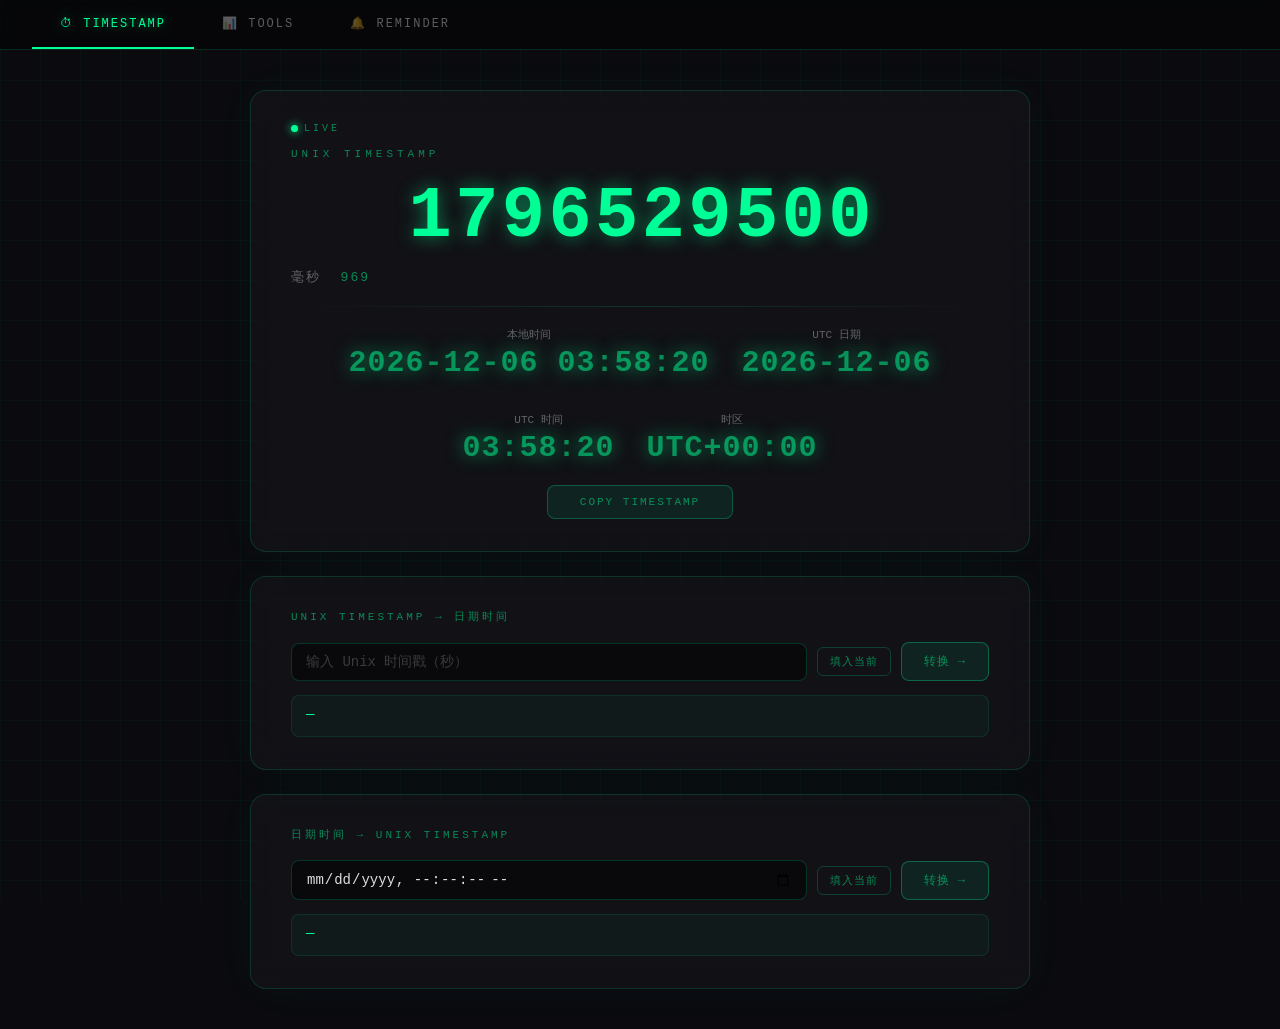
==== commit 22c8a331: "index.html增加计时器功能" ====
--- a/index.html
+++ b/index.html
@@ -125,7 +125,20 @@
 
     .meta { display: flex; gap: 32px; justify-content: center; flex-wrap: wrap; }
     .meta-item { display: flex; flex-direction: column; align-items: center; gap: 4px; font-size: 11px; color: var(--dim); }
-    .meta-item .val { font-size: 15px; color: var(--green-dim); letter-spacing: 1px; }
+
+    .meta-item .val {
+      font-size: 30px;
+      font-weight: 700;
+      color: var(--green-dim);
+      text-shadow: 0 0 18px var(--green-dim);
+      letter-spacing: 1px;
+      transition: all .3s ease;
+    }
+    .meta-item .val:hover {
+      color: var(--green);
+      text-shadow: 0 0 24px rgba(0,255,150,.9), 0 0 40px rgba(0,255,150,.5);
+      transform: scale(1.05);
+    }
 
     .copy-btn {
       margin-top: 20px;
@@ -281,6 +294,98 @@
       border-bottom: 1px solid var(--border); padding-bottom: 12px; margin-bottom: 20px;
     }
 
+    /* ══ PAGE 3 — 计时提醒 ══ */
+    #page3 {
+      display: none;
+      flex-direction: column;
+      align-items: center;
+      padding: 40px 20px;
+      gap: 24px;
+    }
+    #page3.active { display: flex; }
+
+    .timer-block { display: flex; flex-direction: column; gap: 18px; }
+
+    .timer-header {
+      display: flex; align-items: center; justify-content: space-between; flex-wrap: wrap; gap: 10px;
+    }
+    .timer-title { font-size: 11px; letter-spacing: 4px; color: var(--green-dim); }
+    .timer-duration-badge {
+      font-size: 10px; letter-spacing: 2px;
+      padding: 4px 12px; border-radius: 20px;
+      border: 1px solid rgba(0,255,150,.2);
+      color: var(--green-dim); background: var(--green-faint);
+    }
+
+    .countdown-display {
+      text-align: center; padding: 28px 0 20px;
+      background: rgba(0,0,0,.3); border: 1px solid var(--border);
+      border-radius: 14px;
+    }
+    .countdown-display.ringing {
+      border-color: var(--warn);
+      animation: ringFlash .6s ease-in-out infinite;
+    }
+    @keyframes ringFlash {
+      0%,100% { box-shadow: none; }
+      50%      { box-shadow: 0 0 30px rgba(255,171,64,.3); }
+    }
+    .countdown-num {
+      font-size: clamp(48px, 10vw, 88px); font-weight: 700;
+      color: var(--green); letter-spacing: 4px;
+      text-shadow: 0 0 20px var(--green-dim);
+      transition: color .3s;
+    }
+    .countdown-display.ringing .countdown-num { color: var(--warn); text-shadow: 0 0 20px rgba(255,171,64,.6); }
+    .countdown-unit { font-size: 11px; letter-spacing: 4px; color: var(--dim); margin-top: 6px; }
+    .countdown-sub  { font-size: 12px; color: var(--dim); margin-top: 10px; letter-spacing: 1px; }
+    <!--  开始计时  -->
+    .timer-start-info {
+      background: rgba(0,0,0,.25); border: 1px solid rgba(255,255,255,.06);
+      border-radius: 10px; padding: 14px 18px;
+      font-size: 16px; color: #ffffff; letter-spacing: 1px;
+      display: flex; gap: 20px; flex-wrap: wrap;
+    }
+    .timer-start-info span { color: var(--green); font-weight: 600; }
+
+
+    .timer-btn-row { display: flex; gap: 10px; }
+
+    .timer-start-btn {
+      flex: 1; padding: 15px;
+      border-radius: 10px; border: 1px solid rgba(0,255,150,.3);
+      background: var(--green-faint); color: var(--green);
+      font-family: inherit; font-size: 13px; letter-spacing: 2px;
+      cursor: pointer; transition: all .25s;
+    }
+    .timer-start-btn:hover { background: rgba(0,255,150,.14); box-shadow: 0 0 18px rgba(0,255,150,.1); }
+    .timer-start-btn.running {
+      border-color: var(--warn); color: var(--warn);
+      background: rgba(255,171,64,.06);
+    }
+    .timer-start-btn.running:hover { background: rgba(255,171,64,.12); }
+    .timer-start-btn.done {
+      border-color: var(--err); color: var(--err);
+      background: rgba(255,77,109,.06);
+    }
+
+    .timer-reset-btn {
+      padding: 15px 22px;
+      border-radius: 10px; border: 1px solid rgba(255,255,255,.1);
+      background: transparent; color: var(--dim);
+      font-family: inherit; font-size: 12px; letter-spacing: 1px;
+      cursor: pointer; transition: all .2s;
+    }
+    .timer-reset-btn:hover { color: var(--text); border-color: rgba(255,255,255,.25); }
+
+    .ring-msg {
+      text-align: center; padding: 12px;
+      font-size: 14px; letter-spacing: 2px;
+      color: var(--warn);
+      display: none;
+    }
+    .ring-msg.show { display: block; animation: ringFlash .8s ease-in-out infinite; }
+
     @media (max-width: 600px) {
       .card { padding: 20px; }
       .rec-slots, .rate-grid, .result-grid { grid-template-columns: 1fr; }
@@ -295,6 +400,7 @@
 <nav class="tab-nav">
   <button class="tab-btn active" onclick="showPage(1, this)">⏱  TIMESTAMP</button>
   <button class="tab-btn" onclick="showPage(2, this)">📊  TOOLS</button>
+  <button class="tab-btn" onclick="showPage(3, this)">🔔  REMINDER</button>
 </nav>
 
 <!-- ══════════════ PAGE 1 ══════════════ -->
@@ -455,6 +561,69 @@
 
 </div>
 
+<!-- ══════════════ PAGE 3 ══════════════ -->
+<div id="page3" class="page">
+
+  <!-- 1小时计时提醒 -->
+  <div class="card" style="max-width:780px;width:100%">
+    <div class="timer-header">
+      <div class="section-title" style="margin:0;border:none;padding:0">⏰  1 小时计时提醒</div>
+      <div class="timer-duration-badge">60 MIN</div>
+    </div>
+    <div class="timer-block" style="margin-top:20px">
+
+      <div class="countdown-display" id="cd1-display">
+        <div class="countdown-num" id="cd1-num">60:00</div>
+        <div class="countdown-unit">剩余时间</div>
+        <div class="countdown-sub" id="cd1-sub">尚未开始</div>
+      </div>
+
+      <div class="ring-msg" id="cd1-ring">🔔 时间到！1小时已到达</div>
+
+      <div class="timer-start-info" id="cd1-info" style="display:none">
+        <div style="margin-right: 32px;">开始时间：<span id="cd1-startHuman">—</span></div>
+        <div>到期时间：<span id="cd1-endHuman">—</span></div>
+      </div>
+
+
+      <div class="timer-btn-row">
+        <button class="timer-start-btn" id="cd1-btn" onclick="timerAction(1)">开始计时</button>
+        <button class="timer-reset-btn" onclick="timerReset(1)">重置</button>
+      </div>
+    </div>
+  </div>
+
+  <!-- 10分钟计时提醒 -->
+  <div class="card" style="max-width:780px;width:100%">
+    <div class="timer-header">
+      <div class="section-title" style="margin:0;border:none;padding:0">⏰  10 分钟计时提醒</div>
+      <div class="timer-duration-badge">10 MIN</div>
+    </div>
+    <div class="timer-block" style="margin-top:20px">
+
+      <div class="countdown-display" id="cd2-display">
+        <div class="countdown-num" id="cd2-num">10:00</div>
+        <div class="countdown-unit">剩余时间</div>
+        <div class="countdown-sub" id="cd2-sub">尚未开始</div>
+      </div>
+
+      <div class="ring-msg" id="cd2-ring">🔔 时间到！10分钟已到达</div>
+
+<!--<div style="margin-right: 32px;"：这个内联样式给"开始时间"的 <div> 添加了右边距 32 像素> -->
+      <div class="timer-start-info" id="cd2-info" style="display:none">
+        <div style="margin-right: 32px;">开始时间：<span id="cd2-startHuman">—</span></div>
+        <div>到期时间：<span id="cd2-endHuman">—</span></div>
+      </div>
+
+      <div class="timer-btn-row">
+        <button class="timer-start-btn" id="cd2-btn" onclick="timerAction(2)">开始计时</button>
+        <button class="timer-reset-btn" onclick="timerReset(2)">重置</button>
+      </div>
+    </div>
+  </div>
+
+</div>
+
 <script>
 // ── Tab 切换 ──────────────────────────────────────────────────
 function showPage(n, btn) {
@@ -690,6 +859,178 @@
   else                         sd = (bytes/1024**3).toFixed(4) + ' GB';
   document.getElementById('r-size').textContent = sd;
 }
+
+// ── 计时提醒 ──────────────────────────────────────────────────
+// 配置：1=1小时，2=10分钟
+const TIMER_CFG = {
+  1: { total: 60 * 60 },   // 秒
+  2: { total: 10 * 60 }
+};
+
+const timerState = {
+  1: { running: false, startMs: null, endMs: null, ivId: null, done: false },
+  2: { running: false, startMs: null, endMs: null, ivId: null, done: false }
+};
+
+// Web Audio API 生成提示音
+function playAlert() {
+  try {
+    const ctx = new (window.AudioContext || window.webkitAudioContext)();
+    [0, 0.35, 0.7].forEach(delay => {
+      const osc  = ctx.createOscillator();
+      const gain = ctx.createGain();
+      osc.connect(gain); gain.connect(ctx.destination);
+      osc.type = 'sine';
+      osc.frequency.setValueAtTime(880, ctx.currentTime + delay);
+      osc.frequency.exponentialRampToValueAtTime(440, ctx.currentTime + delay + 0.3);
+      gain.gain.setValueAtTime(0.6, ctx.currentTime + delay);
+      gain.gain.exponentialRampToValueAtTime(0.001, ctx.currentTime + delay + 0.4);
+      osc.start(ctx.currentTime + delay);
+      osc.stop(ctx.currentTime + delay + 0.4);
+    });
+  } catch(e) {}
+}
+
+function fmtCountdown(remainSec) {
+  const m = Math.floor(remainSec / 60);
+  const s = Math.floor(remainSec % 60);
+  return `${pad(m)}:${pad(s)}`;
+}
+
+function humanTime(ms) {
+  const d = new Date(ms);
+  return `${d.getFullYear()}-${pad(d.getMonth()+1)}-${pad(d.getDate())} ` +
+         `${pad(d.getHours())}:${pad(d.getMinutes())}:${pad(d.getSeconds())}`;
+}
+
+function timerTick(id) {
+  const st  = timerState[id];
+  const now = Date.now();
+  const remain = Math.max(0, (st.endMs - now) / 1000);
+
+  document.getElementById(`cd${id}-num`).textContent = fmtCountdown(remain);
+
+  const pct = Math.round((1 - remain / TIMER_CFG[id].total) * 100);
+  document.getElementById(`cd${id}-sub`).textContent = `已用 ${pct}%`;
+
+  if (remain <= 0 && !st.done) {
+    st.done = true;
+    clearInterval(st.ivId);
+    st.running = false;
+    // 更新 UI
+    document.getElementById(`cd${id}-num`).textContent = '00:00';
+    document.getElementById(`cd${id}-sub`).textContent = '已完成！';
+    document.getElementById(`cd${id}-display`).classList.add('ringing');
+    document.getElementById(`cd${id}-ring`).classList.add('show');
+    const btn = document.getElementById(`cd${id}-btn`);
+    btn.textContent = '已到时 — 重新开始';
+    btn.classList.remove('running'); btn.classList.add('done');
+    // 播放提示音（重复 3 次）
+    playAlert();
+    setTimeout(playAlert, 1500);
+    setTimeout(playAlert, 3000);
+  }
+}
+
+function timerAction(id) {
+  const st  = timerState[id];
+  const btn = document.getElementById(`cd${id}-btn`);
+
+  if (!st.running) {
+    // 开始（或重新开始）
+    timerReset(id);
+    st.running  = true;
+    st.done     = false;
+    st.startMs  = Date.now();
+    st.endMs    = st.startMs + TIMER_CFG[id].total * 1000;
+
+    // 显示时间信息
+    document.getElementById(`cd${id}-info`).style.display = 'flex';
+    document.getElementById(`cd${id}-startHuman`).textContent = humanTime(st.startMs);
+    document.getElementById(`cd${id}-endHuman`).textContent   = humanTime(st.endMs);
+
+    btn.textContent = '计时中 — 点击暂停';
+    btn.classList.add('running'); btn.classList.remove('done');
+
+    timerTick(id);
+    st.ivId = setInterval(() => timerTick(id), 500);
+  } else {
+    // 暂停
+    clearInterval(st.ivId);
+    st.running = false;
+    btn.textContent = '继续计时';
+    btn.classList.remove('running');
+    // 保存剩余时间作为新终点
+    const remain = Math.max(0, st.endMs - Date.now());
+    // 重置 endMs 为当前的剩余（暂停后继续时从此续算）
+    st._pausedRemainMs = remain;
+  }
+}
+
+// 处理暂停后继续（覆写 timerAction 中"继续"分支）
+const _origAction = timerAction;
+// 用闭包实现：当 running=false 且 _pausedRemainMs 存在时，继续倒计时
+function timerAction(id) {
+  const st  = timerState[id];
+  const btn = document.getElementById(`cd${id}-btn`);
+
+  if (st.done) {
+    // 已到时，重置后重新开始
+    timerReset(id);
+    timerAction(id);
+    return;
+  }
+
+  if (!st.running) {
+    if (st._pausedRemainMs !== undefined) {
+      // 从暂停恢复
+      st.running  = true;
+      st.endMs    = Date.now() + st._pausedRemainMs;
+      delete st._pausedRemainMs;
+      btn.textContent = '计时中 — 点击暂停';
+      btn.classList.add('running');
+      timerTick(id);
+      st.ivId = setInterval(() => timerTick(id), 500);
+    } else {
+      // 全新开始
+      st.running  = true;
+      st.done     = false;
+      st.startMs  = Date.now();
+      st.endMs    = st.startMs + TIMER_CFG[id].total * 1000;
+      document.getElementById(`cd${id}-info`).style.display = 'flex';
+      document.getElementById(`cd${id}-startHuman`).textContent = humanTime(st.startMs);
+      document.getElementById(`cd${id}-endHuman`).textContent   = humanTime(st.endMs);
+      btn.textContent = '计时中 — 点击暂停';
+      btn.classList.add('running'); btn.classList.remove('done');
+      timerTick(id);
+      st.ivId = setInterval(() => timerTick(id), 500);
+    }
+  } else {
+    // 暂停
+    clearInterval(st.ivId);
+    st.running = false;
+    st._pausedRemainMs = Math.max(0, st.endMs - Date.now());
+    btn.textContent = '继续计时';
+    btn.classList.remove('running');
+  }
+}
+
+function timerReset(id) {
+  const st = timerState[id];
+  clearInterval(st.ivId);
+  Object.assign(st, { running: false, startMs: null, endMs: null, ivId: null, done: false });
+  delete st._pausedRemainMs;
+
+  const defaults = { 1: '60:00', 2: '10:00' };
+  document.getElementById(`cd${id}-num`).textContent = defaults[id];
+  document.getElementById(`cd${id}-sub`).textContent = '尚未开始';
+  document.getElementById(`cd${id}-display`).classList.remove('ringing');
+  document.getElementById(`cd${id}-ring`).classList.remove('show');
+  document.getElementById(`cd${id}-info`).style.display = 'none';
+  const btn = document.getElementById(`cd${id}-btn`);
+  btn.textContent = '开始计时';
+  btn.classList.remove('running', 'done');
+}
 </script>
 </body>
 </html>
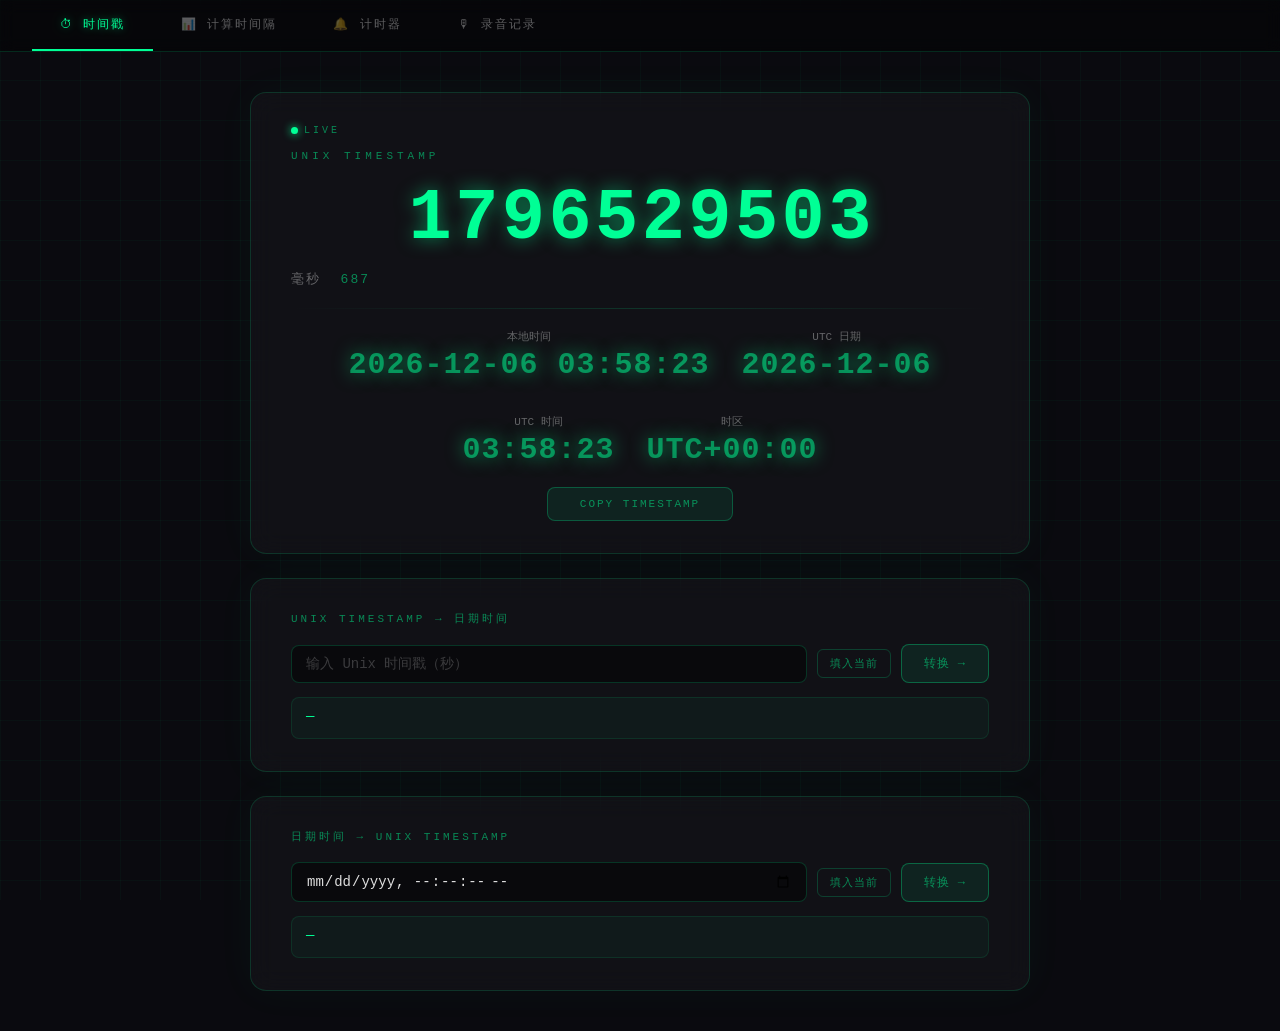
==== commit a6432d89: "添加功能3：录音打点计时" ====
--- a/index.html
+++ b/index.html
@@ -294,7 +294,7 @@
       border-bottom: 1px solid var(--border); padding-bottom: 12px; margin-bottom: 20px;
     }
 
-    /* ══ PAGE 3 — 计时提醒 ══ */
+    /* ══ PAGE 3 — 自定义倒计时 ══ */
     #page3 {
       display: none;
       flex-direction: column;
@@ -304,18 +304,58 @@
     }
     #page3.active { display: flex; }
 
+    .timer-top-row {
+      width: 100%; max-width: 780px;
+      display: flex; align-items: center; justify-content: space-between; flex-wrap: wrap; gap: 12px;
+    }
+    .timer-count-label { font-size: 11px; color: var(--dim); letter-spacing: 2px; }
+    .add-timer-btn {
+      padding: 10px 22px;
+      border-radius: 10px; border: 1px solid rgba(0,255,150,.3);
+      background: var(--green-faint); color: var(--green);
+      font-family: inherit; font-size: 12px; letter-spacing: 2px;
+      cursor: pointer; transition: all .2s;
+    }
+    .add-timer-btn:hover { background: rgba(0,255,150,.14); box-shadow: 0 0 14px rgba(0,255,150,.1); }
+    .add-timer-btn:disabled { opacity: .35; cursor: not-allowed; }
+
     .timer-block { display: flex; flex-direction: column; gap: 18px; }
 
     .timer-header {
       display: flex; align-items: center; justify-content: space-between; flex-wrap: wrap; gap: 10px;
     }
-    .timer-title { font-size: 11px; letter-spacing: 4px; color: var(--green-dim); }
-    .timer-duration-badge {
-      font-size: 10px; letter-spacing: 2px;
-      padding: 4px 12px; border-radius: 20px;
-      border: 1px solid rgba(0,255,150,.2);
-      color: var(--green-dim); background: var(--green-faint);
-    }
+    .timer-name-inp {
+      background: transparent; border: none; border-bottom: 1px solid rgba(0,255,150,.2);
+      color: var(--green-dim); font-family: inherit; font-size: 11px; letter-spacing: 3px;
+      outline: none; width: 200px; padding: 2px 4px; transition: border-color .2s;
+    }
+    .timer-name-inp:focus { border-bottom-color: var(--green); color: var(--green); }
+    .timer-name-inp::placeholder { color: rgba(255,255,255,.15); }
+
+    .timer-del-btn {
+      padding: 5px 14px; border-radius: 6px;
+      border: 1px solid rgba(255,77,109,.2); background: transparent;
+      color: rgba(255,77,109,.5); font-family: inherit; font-size: 11px; letter-spacing: 1px;
+      cursor: pointer; transition: all .2s;
+    }
+    .timer-del-btn:hover { color: var(--err); border-color: rgba(255,77,109,.5); background: rgba(255,77,109,.06); }
+    .timer-del-btn:disabled { opacity: .25; cursor: not-allowed; }
+
+    .duration-row {
+      display: flex; align-items: center; gap: 8px; flex-wrap: wrap;
+    }
+    .duration-label { font-size: 11px; letter-spacing: 2px; color: var(--dim); margin-right: 4px; }
+    .duration-inp {
+      width: 62px; text-align: center;
+      background: rgba(0,0,0,.4); border: 1px solid rgba(0,255,150,.18);
+      border-radius: 8px; padding: 8px 6px;
+      color: var(--text); font-family: inherit; font-size: 15px;
+      outline: none; transition: border-color .2s;
+    }
+    .duration-inp:focus { border-color: rgba(0,255,150,.5); }
+    .duration-inp:disabled { opacity: .4; cursor: not-allowed; }
+    .duration-sep { color: var(--green-dim); font-size: 18px; font-weight: 700; line-height: 1; }
+    .duration-unit { font-size: 10px; color: var(--dim); letter-spacing: 1px; }
 
     .countdown-display {
       text-align: center; padding: 28px 0 20px;
@@ -339,7 +379,7 @@
     .countdown-display.ringing .countdown-num { color: var(--warn); text-shadow: 0 0 20px rgba(255,171,64,.6); }
     .countdown-unit { font-size: 11px; letter-spacing: 4px; color: var(--dim); margin-top: 6px; }
     .countdown-sub  { font-size: 12px; color: var(--dim); margin-top: 10px; letter-spacing: 1px; }
-    <!--  开始计时  -->
+
     .timer-start-info {
       background: rgba(0,0,0,.25); border: 1px solid rgba(255,255,255,.06);
       border-radius: 10px; padding: 14px 18px;
@@ -347,7 +387,6 @@
       display: flex; gap: 20px; flex-wrap: wrap;
     }
     .timer-start-info span { color: var(--green); font-weight: 600; }
-
 
     .timer-btn-row { display: flex; gap: 10px; }
 
@@ -386,11 +425,162 @@
     }
     .ring-msg.show { display: block; animation: ringFlash .8s ease-in-out infinite; }
 
+    /* ══ PAGE 4 — 录音记录 ══ */
+    #page4 {
+      display: none;
+      flex-direction: column;
+      align-items: center;
+      padding: 40px 20px;
+      gap: 24px;
+    }
+    #page4.active { display: flex; }
+
+    .rec4-card { width: 100%; max-width: 780px; }
+
+    /* 主状态显示 */
+    .rec4-status {
+      text-align: center; padding: 36px 20px 28px;
+      background: rgba(0,0,0,.3); border: 1px solid var(--border);
+      border-radius: 14px; margin-bottom: 18px;
+    }
+    .rec4-status.recording { border-color: var(--err); animation: recPulse 1.4s ease-in-out infinite; }
+    .rec4-status.stopped   { border-color: rgba(0,255,150,.4); }
+    @keyframes recPulse {
+      0%,100% { box-shadow: none; }
+      50%      { box-shadow: 0 0 28px rgba(255,77,109,.25); }
+    }
+    .rec4-elapsed {
+      font-size: clamp(52px, 11vw, 96px); font-weight: 700;
+      color: var(--green); letter-spacing: 6px;
+      text-shadow: 0 0 20px var(--green-dim);
+      transition: color .3s;
+    }
+    .rec4-status.recording .rec4-elapsed { color: var(--err); text-shadow: 0 0 20px rgba(255,77,109,.6); }
+    .rec4-elapsed-unit { font-size: 11px; letter-spacing: 4px; color: var(--dim); margin-top: 6px; }
+    .rec4-state-label {
+      font-size: 12px; letter-spacing: 3px; color: var(--dim);
+      margin-top: 12px; display: flex; align-items: center; justify-content: center; gap: 6px;
+    }
+    .rec4-dot {
+      width: 7px; height: 7px; border-radius: 50%;
+      background: var(--dim);
+    }
+    .rec4-status.recording .rec4-dot {
+      background: var(--err); box-shadow: 0 0 8px var(--err);
+      animation: pulse 1s ease-in-out infinite;
+    }
+
+    /* 间隔设置行 */
+    .rec4-interval-row {
+      display: flex; align-items: center; gap: 10px; flex-wrap: wrap;
+      margin-bottom: 18px;
+    }
+    .rec4-interval-label { font-size: 11px; letter-spacing: 2px; color: var(--dim); white-space: nowrap; }
+    .rec4-interval-inp {
+      width: 72px; text-align: center;
+      background: rgba(0,0,0,.4); border: 1px solid rgba(0,255,150,.18);
+      border-radius: 8px; padding: 9px 6px;
+      color: var(--text); font-family: inherit; font-size: 15px;
+      outline: none; transition: border-color .2s;
+    }
+    .rec4-interval-inp:focus { border-color: rgba(0,255,150,.5); }
+    .rec4-interval-inp:disabled { opacity: .4; cursor: not-allowed; }
+    .rec4-interval-unit-sel {
+      background: rgba(0,0,0,.4); border: 1px solid rgba(0,255,150,.18);
+      border-radius: 8px; padding: 9px 28px 9px 10px;
+      color: var(--text); font-family: inherit; font-size: 13px;
+      outline: none; cursor: pointer; transition: border-color .2s;
+      appearance: none;
+      background-image: url("data:image/svg+xml,%3Csvg xmlns='http://www.w3.org/2000/svg' width='10' height='6'%3E%3Cpath d='M0 0l5 6 5-6z' fill='%2300ff96' opacity='.5'/%3E%3C/svg%3E");
+      background-repeat: no-repeat; background-position: right 10px center;
+    }
+    .rec4-interval-unit-sel:focus { border-color: rgba(0,255,150,.5); }
+    .rec4-interval-unit-sel:disabled { opacity: .4; cursor: not-allowed; }
+    .rec4-interval-hint { font-size: 11px; color: rgba(255,255,255,.2); letter-spacing: 1px; }
+
+    /* 操作按钮 */
+    .rec4-btn-row { display: flex; gap: 10px; }
+    .rec4-start-btn {
+      flex: 1; padding: 16px;
+      border-radius: 10px; border: 1px solid rgba(255,77,109,.4);
+      background: rgba(255,77,109,.06); color: var(--err);
+      font-family: inherit; font-size: 13px; letter-spacing: 2px;
+      cursor: pointer; transition: all .25s;
+    }
+    .rec4-start-btn:hover { background: rgba(255,77,109,.12); box-shadow: 0 0 18px rgba(255,77,109,.1); }
+    .rec4-start-btn.idle {
+      border-color: rgba(0,255,150,.3); color: var(--green);
+      background: var(--green-faint);
+    }
+    .rec4-start-btn.idle:hover { background: rgba(0,255,150,.14); box-shadow: 0 0 18px rgba(0,255,150,.1); }
+    .rec4-mark-btn {
+      padding: 16px 22px;
+      border-radius: 10px; border: 1px solid rgba(255,171,64,.3);
+      background: rgba(255,171,64,.06); color: var(--warn);
+      font-family: inherit; font-size: 12px; letter-spacing: 2px;
+      cursor: pointer; transition: all .2s;
+    }
+    .rec4-mark-btn:hover { background: rgba(255,171,64,.12); }
+    .rec4-mark-btn:disabled { opacity: .3; cursor: not-allowed; }
+
+    /* 标记列表 */
+    .rec4-marks-header {
+      display: flex; align-items: center; justify-content: space-between;
+      margin-bottom: 12px;
+    }
+    .rec4-marks-title { font-size: 11px; letter-spacing: 3px; color: var(--green-dim); }
+    .rec4-marks-count {
+      font-size: 11px; letter-spacing: 2px; color: var(--dim);
+      background: rgba(0,255,150,.06); border: 1px solid rgba(0,255,150,.15);
+      border-radius: 20px; padding: 3px 12px;
+    }
+    .rec4-marks-list {
+      display: flex; flex-direction: column; gap: 8px;
+      max-height: 220px; overflow-y: auto;
+      padding-right: 4px;
+    }
+    .rec4-marks-list::-webkit-scrollbar { width: 4px; }
+    .rec4-marks-list::-webkit-scrollbar-track { background: transparent; }
+    .rec4-marks-list::-webkit-scrollbar-thumb { background: rgba(0,255,150,.2); border-radius: 2px; }
+    .rec4-mark-item {
+      display: flex; align-items: center; gap: 14px;
+      background: rgba(0,0,0,.25); border: 1px solid rgba(255,255,255,.06);
+      border-radius: 8px; padding: 10px 14px;
+      font-size: 13px;
+    }
+    .rec4-mark-item.auto { border-left: 2px solid rgba(255,171,64,.4); }
+    .rec4-mark-item.manual { border-left: 2px solid rgba(0,255,150,.4); }
+    .rec4-mark-idx { color: var(--dim); font-size: 11px; letter-spacing: 1px; min-width: 28px; }
+    .rec4-mark-elapsed { color: var(--green); font-weight: 600; letter-spacing: 1px; min-width: 72px; }
+    .rec4-mark-abs { color: var(--dim); font-size: 12px; }
+    .rec4-mark-type { font-size: 10px; letter-spacing: 1px; margin-left: auto;
+      padding: 2px 8px; border-radius: 10px; }
+    .rec4-mark-item.auto  .rec4-mark-type { color: var(--warn); background: rgba(255,171,64,.08); }
+    .rec4-mark-item.manual .rec4-mark-type { color: var(--green); background: rgba(0,255,150,.08); }
+    .rec4-empty { text-align: center; padding: 24px; font-size: 12px; color: rgba(255,255,255,.15); letter-spacing: 2px; }
+
+    /* 汇总 */
+    .rec4-summary {
+      background: rgba(0,0,0,.3); border: 1px solid rgba(0,255,150,.2);
+      border-radius: 12px; padding: 20px 24px;
+      display: none;
+    }
+    .rec4-summary.show { display: block; }
+    .rec4-summary-title { font-size: 11px; letter-spacing: 3px; color: var(--green-dim); margin-bottom: 16px; }
+    .rec4-summary-grid {
+      display: grid; grid-template-columns: repeat(auto-fit, minmax(160px, 1fr)); gap: 14px;
+    }
+    .rec4-sum-item { display: flex; flex-direction: column; gap: 4px; }
+    .rec4-sum-label { font-size: 10px; letter-spacing: 2px; color: var(--dim); }
+    .rec4-sum-val { font-size: 17px; color: var(--green); letter-spacing: 1px; font-weight: 600; }
+    .rec4-sum-val.big { font-size: 26px; }
+
     @media (max-width: 600px) {
       .card { padding: 20px; }
       .rec-slots, .rate-grid, .result-grid { grid-template-columns: 1fr; }
       .result-box { grid-column: 1; }
       .meta { gap: 16px; }
+      .rec4-summary-grid { grid-template-columns: 1fr 1fr; }
     }
   </style>
 </head>
@@ -398,9 +588,10 @@
 
 <!-- 导航 -->
 <nav class="tab-nav">
-  <button class="tab-btn active" onclick="showPage(1, this)">⏱  TIMESTAMP</button>
-  <button class="tab-btn" onclick="showPage(2, this)">📊  TOOLS</button>
-  <button class="tab-btn" onclick="showPage(3, this)">🔔  REMINDER</button>
+  <button class="tab-btn active" onclick="showPage(1, this)">⏱  时间戳</button>
+  <button class="tab-btn" onclick="showPage(2, this)">📊  计算时间隔</button>
+  <button class="tab-btn" onclick="showPage(3, this)">🔔  计时器</button>
+  <button class="tab-btn" onclick="showPage(4, this)">🎙  录音记录</button>
 </nav>
 
 <!-- ══════════════ PAGE 1 ══════════════ -->
@@ -564,61 +755,106 @@
 <!-- ══════════════ PAGE 3 ══════════════ -->
 <div id="page3" class="page">
 
-  <!-- 1小时计时提醒 -->
-  <div class="card" style="max-width:780px;width:100%">
-    <div class="timer-header">
-      <div class="section-title" style="margin:0;border:none;padding:0">⏰  1 小时计时提醒</div>
-      <div class="timer-duration-badge">60 MIN</div>
-    </div>
-    <div class="timer-block" style="margin-top:20px">
-
-      <div class="countdown-display" id="cd1-display">
-        <div class="countdown-num" id="cd1-num">60:00</div>
-        <div class="countdown-unit">剩余时间</div>
-        <div class="countdown-sub" id="cd1-sub">尚未开始</div>
+  <div class="timer-top-row">
+    <div class="section-title" style="margin:0;border:none;padding:0">🔔  自定义倒计时</div>
+    <div style="display:flex;align-items:center;gap:12px">
+      <span class="timer-count-label" id="timer-count-lbl">0 / 5</span>
+      <button class="add-timer-btn" id="add-timer-btn" onclick="addTimer()">＋ 添加计时器</button>
+    </div>
+  </div>
+
+  <div id="timer-list" style="width:100%;max-width:780px;display:flex;flex-direction:column;gap:24px">
+    <!-- 计时器卡片由 JS 动态注入 -->
+  </div>
+
+</div>
+
+<!-- ══════════════ PAGE 4 ══════════════ -->
+<div id="page4" class="page">
+
+  <!-- 主控卡片 -->
+  <div class="card rec4-card">
+    <div class="section-title" style="margin:0 0 20px;border:none;padding:0">🎙  录音时间记录</div>
+
+    <!-- 主状态显示 -->
+    <div class="rec4-status" id="rec4-status">
+      <div class="rec4-elapsed" id="rec4-elapsed">00:00:00</div>
+      <div class="rec4-elapsed-unit">录音时长</div>
+      <div class="rec4-state-label">
+        <span class="rec4-dot" id="rec4-dot"></span>
+        <span id="rec4-state-txt">等待开始</span>
       </div>
-
-      <div class="ring-msg" id="cd1-ring">🔔 时间到！1小时已到达</div>
-
-      <div class="timer-start-info" id="cd1-info" style="display:none">
-        <div style="margin-right: 32px;">开始时间：<span id="cd1-startHuman">—</span></div>
-        <div>到期时间：<span id="cd1-endHuman">—</span></div>
+    </div>
+
+    <!-- 开始时间信息（录音开始后显示） -->
+    <div class="timer-start-info" id="rec4-start-info" style="display:none;margin-bottom:18px">
+      <div>开始时间：<span id="rec4-start-human">—</span></div>
+      <div>Unix 时间戳：<span id="rec4-start-unix">—</span></div>
+    </div>
+
+    <!-- 间隔提醒设置 -->
+    <div class="rec4-interval-row">
+      <span class="rec4-interval-label">每隔</span>
+      <input class="rec4-interval-inp" id="rec4-interval" type="number" min="1" max="9999" value="5" aria-label="提醒间隔数值">
+      <select class="rec4-interval-unit-sel" id="rec4-interval-unit" aria-label="时间单位">
+        <option value="1">秒</option>
+        <option value="60" selected>分钟</option>
+        <option value="3600">小时</option>
+      </select>
+      <span class="rec4-interval-hint">自动添加一个标记</span>
+    </div>
+
+    <!-- 操作按钮 -->
+    <div class="rec4-btn-row">
+      <button class="rec4-start-btn idle" id="rec4-start-btn" onclick="rec4Start()">● 开始录音</button>
+      <button class="rec4-mark-btn" id="rec4-mark-btn" onclick="rec4ManualMark()" disabled>＋ 手动标记</button>
+    </div>
+  </div>
+
+  <!-- 标记列表 -->
+  <div class="card rec4-card">
+    <div class="rec4-marks-header">
+      <span class="rec4-marks-title">标记记录</span>
+      <span class="rec4-marks-count" id="rec4-marks-count">0 个标记</span>
+    </div>
+    <div class="rec4-marks-list" id="rec4-marks-list">
+      <div class="rec4-empty" id="rec4-empty">尚无标记 — 开始录音后将自动记录</div>
+    </div>
+  </div>
+
+  <!-- 汇总 -->
+  <div class="card rec4-card">
+    <div class="rec4-summary" id="rec4-summary">
+      <div class="rec4-summary-title">录音汇总</div>
+      <div class="rec4-summary-grid">
+        <div class="rec4-sum-item">
+          <span class="rec4-sum-label">开始时间</span>
+          <span class="rec4-sum-val" id="sum-start">—</span>
+        </div>
+        <div class="rec4-sum-item">
+          <span class="rec4-sum-label">结束时间</span>
+          <span class="rec4-sum-val" id="sum-end">—</span>
+        </div>
+        <div class="rec4-sum-item">
+          <span class="rec4-sum-label">录音时长</span>
+          <span class="rec4-sum-val" id="sum-duration">—</span>
+        </div>
+        <div class="rec4-sum-item">
+          <span class="rec4-sum-label">总标记数</span>
+          <span class="rec4-sum-val big" id="sum-marks">—</span>
+        </div>
+        <div class="rec4-sum-item">
+          <span class="rec4-sum-label">自动标记</span>
+          <span class="rec4-sum-val" id="sum-auto">—</span>
+        </div>
+        <div class="rec4-sum-item">
+          <span class="rec4-sum-label">手动标记</span>
+          <span class="rec4-sum-val" id="sum-manual">—</span>
+        </div>
       </div>
-
-
-      <div class="timer-btn-row">
-        <button class="timer-start-btn" id="cd1-btn" onclick="timerAction(1)">开始计时</button>
-        <button class="timer-reset-btn" onclick="timerReset(1)">重置</button>
-      </div>
-    </div>
-  </div>
-
-  <!-- 10分钟计时提醒 -->
-  <div class="card" style="max-width:780px;width:100%">
-    <div class="timer-header">
-      <div class="section-title" style="margin:0;border:none;padding:0">⏰  10 分钟计时提醒</div>
-      <div class="timer-duration-badge">10 MIN</div>
-    </div>
-    <div class="timer-block" style="margin-top:20px">
-
-      <div class="countdown-display" id="cd2-display">
-        <div class="countdown-num" id="cd2-num">10:00</div>
-        <div class="countdown-unit">剩余时间</div>
-        <div class="countdown-sub" id="cd2-sub">尚未开始</div>
-      </div>
-
-      <div class="ring-msg" id="cd2-ring">🔔 时间到！10分钟已到达</div>
-
-<!--<div style="margin-right: 32px;"：这个内联样式给"开始时间"的 <div> 添加了右边距 32 像素> -->
-      <div class="timer-start-info" id="cd2-info" style="display:none">
-        <div style="margin-right: 32px;">开始时间：<span id="cd2-startHuman">—</span></div>
-        <div>到期时间：<span id="cd2-endHuman">—</span></div>
-      </div>
-
-      <div class="timer-btn-row">
-        <button class="timer-start-btn" id="cd2-btn" onclick="timerAction(2)">开始计时</button>
-        <button class="timer-reset-btn" onclick="timerReset(2)">重置</button>
-      </div>
+    </div>
+    <div style="text-align:center;margin-top:12px">
+      <button class="timer-reset-btn" onclick="rec4Reset()" style="width:100%;padding:13px;letter-spacing:2px">重置 / 新录音</button>
     </div>
   </div>
 
@@ -860,19 +1096,24 @@
   document.getElementById('r-size').textContent = sd;
 }
 
-// ── 计时提醒 ──────────────────────────────────────────────────
-// 配置：1=1小时，2=10分钟
-const TIMER_CFG = {
-  1: { total: 60 * 60 },   // 秒
-  2: { total: 10 * 60 }
-};
-
-const timerState = {
-  1: { running: false, startMs: null, endMs: null, ivId: null, done: false },
-  2: { running: false, startMs: null, endMs: null, ivId: null, done: false }
-};
-
-// Web Audio API 生成提示音
+// ── 自定义倒计时 ──────────────────────────────────────────────
+const MAX_TIMERS = 5;
+let timerNextId = 1;
+const timers = {}; // id -> state
+
+function fmtCountdown(remainSec) {
+  const h = Math.floor(remainSec / 3600);
+  const m = Math.floor((remainSec % 3600) / 60);
+  const s = Math.floor(remainSec % 60);
+  return h > 0 ? `${pad(h)}:${pad(m)}:${pad(s)}` : `${pad(m)}:${pad(s)}`;
+}
+
+function humanTime(ms) {
+  const d = new Date(ms);
+  return `${d.getFullYear()}-${pad(d.getMonth()+1)}-${pad(d.getDate())} ` +
+         `${pad(d.getHours())}:${pad(d.getMinutes())}:${pad(d.getSeconds())}`;
+}
+
 function playAlert() {
   try {
     const ctx = new (window.AudioContext || window.webkitAudioContext)();
@@ -891,41 +1132,102 @@
   } catch(e) {}
 }
 
-function fmtCountdown(remainSec) {
-  const m = Math.floor(remainSec / 60);
-  const s = Math.floor(remainSec % 60);
-  return `${pad(m)}:${pad(s)}`;
-}
-
-function humanTime(ms) {
-  const d = new Date(ms);
-  return `${d.getFullYear()}-${pad(d.getMonth()+1)}-${pad(d.getDate())} ` +
-         `${pad(d.getHours())}:${pad(d.getMinutes())}:${pad(d.getSeconds())}`;
+function addTimer() {
+  const count = Object.keys(timers).length;
+  if (count >= MAX_TIMERS) return;
+  const id = timerNextId++;
+  timers[id] = { totalSec: 0, running: false, startMs: null, endMs: null, ivId: null, done: false };
+
+  const card = document.createElement('div');
+  card.className = 'card';
+  card.id = `timer-card-${id}`;
+  card.style.width = '100%';
+
+  card.innerHTML = `
+    <div class="timer-header">
+      <input class="timer-name-inp" id="tname-${id}" placeholder="计时器名称（可选）" maxlength="20" aria-label="计时器名称">
+      <button class="timer-del-btn" id="tdel-${id}" onclick="removeTimer(${id})">删除</button>
+    </div>
+    <div class="timer-block" style="margin-top:16px">
+      <div class="duration-row">
+        <span class="duration-label">设定时长</span>
+        <input class="duration-inp" id="th-${id}" type="number" min="0" max="23" value="0" aria-label="小时">
+        <span class="duration-unit">时</span>
+        <span class="duration-sep">:</span>
+        <input class="duration-inp" id="tm-${id}" type="number" min="0" max="59" value="25" aria-label="分钟">
+        <span class="duration-unit">分</span>
+        <span class="duration-sep">:</span>
+        <input class="duration-inp" id="ts-${id}" type="number" min="0" max="59" value="0" aria-label="秒">
+        <span class="duration-unit">秒</span>
+      </div>
+      <div class="countdown-display" id="cd-display-${id}">
+        <div class="countdown-num" id="cd-num-${id}">—:——</div>
+        <div class="countdown-unit">剩余时间</div>
+        <div class="countdown-sub" id="cd-sub-${id}">尚未开始</div>
+      </div>
+      <div class="ring-msg" id="cd-ring-${id}">🔔 时间到！</div>
+      <div class="timer-start-info" id="cd-info-${id}" style="display:none">
+        <div style="margin-right:32px">开始时间：<span id="cd-start-${id}">—</span></div>
+        <div>到期时间：<span id="cd-end-${id}">—</span></div>
+      </div>
+      <div class="timer-btn-row">
+        <button class="timer-start-btn" id="cd-btn-${id}" onclick="timerAction(${id})">开始计时</button>
+        <button class="timer-reset-btn" onclick="timerReset(${id})">重置</button>
+      </div>
+    </div>
+  `;
+
+  document.getElementById('timer-list').appendChild(card);
+  updateTimerCountUI();
+}
+
+function removeTimer(id) {
+  const st = timers[id];
+  if (st && st.running) return;
+  if (st && st.ivId) clearInterval(st.ivId);
+  delete timers[id];
+  const card = document.getElementById(`timer-card-${id}`);
+  if (card) card.remove();
+  updateTimerCountUI();
+}
+
+function updateTimerCountUI() {
+  const count = Object.keys(timers).length;
+  const lbl = document.getElementById('timer-count-lbl');
+  const addBtn = document.getElementById('add-timer-btn');
+  if (lbl) lbl.textContent = `${count} / ${MAX_TIMERS}`;
+  if (addBtn) addBtn.disabled = count >= MAX_TIMERS;
+}
+
+function getTimerTotalSec(id) {
+  const h = Math.max(0, parseInt(document.getElementById(`th-${id}`).value) || 0);
+  const m = Math.max(0, parseInt(document.getElementById(`tm-${id}`).value) || 0);
+  const s = Math.max(0, parseInt(document.getElementById(`ts-${id}`).value) || 0);
+  return h * 3600 + m * 60 + s;
 }
 
 function timerTick(id) {
-  const st  = timerState[id];
-  const now = Date.now();
-  const remain = Math.max(0, (st.endMs - now) / 1000);
-
-  document.getElementById(`cd${id}-num`).textContent = fmtCountdown(remain);
-
-  const pct = Math.round((1 - remain / TIMER_CFG[id].total) * 100);
-  document.getElementById(`cd${id}-sub`).textContent = `已用 ${pct}%`;
+  const st = timers[id];
+  const remain = Math.max(0, (st.endMs - Date.now()) / 1000);
+
+  document.getElementById(`cd-num-${id}`).textContent = fmtCountdown(remain);
+  const pct = st.totalSec > 0 ? Math.round((1 - remain / st.totalSec) * 100) : 0;
+  document.getElementById(`cd-sub-${id}`).textContent = `已用 ${pct}%`;
 
   if (remain <= 0 && !st.done) {
     st.done = true;
     clearInterval(st.ivId);
     st.running = false;
-    // 更新 UI
-    document.getElementById(`cd${id}-num`).textContent = '00:00';
-    document.getElementById(`cd${id}-sub`).textContent = '已完成！';
-    document.getElementById(`cd${id}-display`).classList.add('ringing');
-    document.getElementById(`cd${id}-ring`).classList.add('show');
-    const btn = document.getElementById(`cd${id}-btn`);
+    document.getElementById(`cd-num-${id}`).textContent = fmtCountdown(0);
+    document.getElementById(`cd-sub-${id}`).textContent = '已完成！';
+    document.getElementById(`cd-display-${id}`).classList.add('ringing');
+    const label = document.getElementById(`tname-${id}`).value.trim() || '计时';
+    document.getElementById(`cd-ring-${id}`).textContent = `🔔 时间到！${label}已到达`;
+    document.getElementById(`cd-ring-${id}`).classList.add('show');
+    const btn = document.getElementById(`cd-btn-${id}`);
     btn.textContent = '已到时 — 重新开始';
     btn.classList.remove('running'); btn.classList.add('done');
-    // 播放提示音（重复 3 次）
+    document.getElementById(`tdel-${id}`).disabled = false;
     playAlert();
     setTimeout(playAlert, 1500);
     setTimeout(playAlert, 3000);
@@ -933,49 +1235,10 @@
 }
 
 function timerAction(id) {
-  const st  = timerState[id];
-  const btn = document.getElementById(`cd${id}-btn`);
-
-  if (!st.running) {
-    // 开始（或重新开始）
-    timerReset(id);
-    st.running  = true;
-    st.done     = false;
-    st.startMs  = Date.now();
-    st.endMs    = st.startMs + TIMER_CFG[id].total * 1000;
-
-    // 显示时间信息
-    document.getElementById(`cd${id}-info`).style.display = 'flex';
-    document.getElementById(`cd${id}-startHuman`).textContent = humanTime(st.startMs);
-    document.getElementById(`cd${id}-endHuman`).textContent   = humanTime(st.endMs);
-
-    btn.textContent = '计时中 — 点击暂停';
-    btn.classList.add('running'); btn.classList.remove('done');
-
-    timerTick(id);
-    st.ivId = setInterval(() => timerTick(id), 500);
-  } else {
-    // 暂停
-    clearInterval(st.ivId);
-    st.running = false;
-    btn.textContent = '继续计时';
-    btn.classList.remove('running');
-    // 保存剩余时间作为新终点
-    const remain = Math.max(0, st.endMs - Date.now());
-    // 重置 endMs 为当前的剩余（暂停后继续时从此续算）
-    st._pausedRemainMs = remain;
-  }
-}
-
-// 处理暂停后继续（覆写 timerAction 中"继续"分支）
-const _origAction = timerAction;
-// 用闭包实现：当 running=false 且 _pausedRemainMs 存在时，继续倒计时
-function timerAction(id) {
-  const st  = timerState[id];
-  const btn = document.getElementById(`cd${id}-btn`);
+  const st  = timers[id];
+  const btn = document.getElementById(`cd-btn-${id}`);
 
   if (st.done) {
-    // 已到时，重置后重新开始
     timerReset(id);
     timerAction(id);
     return;
@@ -984,8 +1247,8 @@
   if (!st.running) {
     if (st._pausedRemainMs !== undefined) {
       // 从暂停恢复
-      st.running  = true;
-      st.endMs    = Date.now() + st._pausedRemainMs;
+      st.running = true;
+      st.endMs   = Date.now() + st._pausedRemainMs;
       delete st._pausedRemainMs;
       btn.textContent = '计时中 — 点击暂停';
       btn.classList.add('running');
@@ -993,13 +1256,18 @@
       st.ivId = setInterval(() => timerTick(id), 500);
     } else {
       // 全新开始
+      const total = getTimerTotalSec(id);
+      if (total <= 0) return;
+      st.totalSec = total;
       st.running  = true;
       st.done     = false;
       st.startMs  = Date.now();
-      st.endMs    = st.startMs + TIMER_CFG[id].total * 1000;
-      document.getElementById(`cd${id}-info`).style.display = 'flex';
-      document.getElementById(`cd${id}-startHuman`).textContent = humanTime(st.startMs);
-      document.getElementById(`cd${id}-endHuman`).textContent   = humanTime(st.endMs);
+      st.endMs    = st.startMs + total * 1000;
+      ['th','tm','ts'].forEach(p => { document.getElementById(`${p}-${id}`).disabled = true; });
+      document.getElementById(`tdel-${id}`).disabled = true;
+      document.getElementById(`cd-info-${id}`).style.display = 'flex';
+      document.getElementById(`cd-start-${id}`).textContent = humanTime(st.startMs);
+      document.getElementById(`cd-end-${id}`).textContent   = humanTime(st.endMs);
       btn.textContent = '计时中 — 点击暂停';
       btn.classList.add('running'); btn.classList.remove('done');
       timerTick(id);
@@ -1016,20 +1284,211 @@
 }
 
 function timerReset(id) {
-  const st = timerState[id];
+  const st = timers[id];
+  if (!st) return;
   clearInterval(st.ivId);
-  Object.assign(st, { running: false, startMs: null, endMs: null, ivId: null, done: false });
+  Object.assign(st, { totalSec: 0, running: false, startMs: null, endMs: null, ivId: null, done: false });
   delete st._pausedRemainMs;
-
-  const defaults = { 1: '60:00', 2: '10:00' };
-  document.getElementById(`cd${id}-num`).textContent = defaults[id];
-  document.getElementById(`cd${id}-sub`).textContent = '尚未开始';
-  document.getElementById(`cd${id}-display`).classList.remove('ringing');
-  document.getElementById(`cd${id}-ring`).classList.remove('show');
-  document.getElementById(`cd${id}-info`).style.display = 'none';
-  const btn = document.getElementById(`cd${id}-btn`);
+  ['th','tm','ts'].forEach(p => { document.getElementById(`${p}-${id}`).disabled = false; });
+  document.getElementById(`tdel-${id}`).disabled = false;
+  document.getElementById(`cd-num-${id}`).textContent = '—:——';
+  document.getElementById(`cd-sub-${id}`).textContent = '尚未开始';
+  document.getElementById(`cd-display-${id}`).classList.remove('ringing');
+  document.getElementById(`cd-ring-${id}`).classList.remove('show');
+  document.getElementById(`cd-info-${id}`).style.display = 'none';
+  const btn = document.getElementById(`cd-btn-${id}`);
   btn.textContent = '开始计时';
   btn.classList.remove('running', 'done');
+}
+
+// 初始化：默认一个 25 分钟计时器
+addTimer();
+
+// ── 录音时间记录 ──────────────────────────────────────────────
+const rec4 = {
+  running: false,
+  startMs: null,
+  endMs: null,
+  elapsedIv: null,
+  intervalIv: null,
+  marks: [],          // { ms, elapsed, type: 'auto'|'manual' }
+  nextAutoMs: null,   // 下次自动标记的绝对时间
+};
+
+function rec4Fmt(totalSec) {
+  const h = Math.floor(totalSec / 3600);
+  const m = Math.floor((totalSec % 3600) / 60);
+  const s = Math.floor(totalSec % 60);
+  return `${pad(h)}:${pad(m)}:${pad(s)}`;
+}
+
+function rec4AbsTime(ms) {
+  const d = new Date(ms);
+  return `${pad(d.getHours())}:${pad(d.getMinutes())}:${pad(d.getSeconds())}`;
+}
+
+function rec4AbsFull(ms) {
+  const d = new Date(ms);
+  return `${d.getFullYear()}-${pad(d.getMonth()+1)}-${pad(d.getDate())} ` +
+         `${pad(d.getHours())}:${pad(d.getMinutes())}:${pad(d.getSeconds())}`;
+}
+
+function rec4AddMark(type) {
+  const now = Date.now();
+  const elapsed = (now - rec4.startMs) / 1000;
+  rec4.marks.push({ ms: now, elapsed, type });
+  rec4RenderMarks();
+  if (type === 'auto') {
+    playAlert();
+    setTimeout(playAlert, 1000);
+  }
+}
+
+function rec4RenderMarks() {
+  const list = document.getElementById('rec4-marks-list');
+  const empty = document.getElementById('rec4-empty');
+  const countEl = document.getElementById('rec4-marks-count');
+
+  countEl.textContent = `${rec4.marks.length} 个标记`;
+
+  if (rec4.marks.length === 0) {
+    empty.style.display = 'block';
+    // 移除所有 mark-item
+    list.querySelectorAll('.rec4-mark-item').forEach(el => el.remove());
+    return;
+  }
+  empty.style.display = 'none';
+
+  // 重建列表
+  list.querySelectorAll('.rec4-mark-item').forEach(el => el.remove());
+  rec4.marks.forEach((m, i) => {
+    const div = document.createElement('div');
+    div.className = `rec4-mark-item ${m.type}`;
+    div.innerHTML = `
+      <span class="rec4-mark-idx">#${i + 1}</span>
+      <span class="rec4-mark-elapsed">${Math.floor(m.elapsed)}s</span>
+      <span class="rec4-mark-abs">${rec4AbsTime(m.ms)}</span>
+      <span class="rec4-mark-type">${m.type === 'auto' ? '自动' : '手动'}</span>
+    `;
+    list.appendChild(div);
+  });
+  // 滚动到底部
+  list.scrollTop = list.scrollHeight;
+}
+
+function rec4Tick() {
+  if (!rec4.running) return;
+  const elapsed = (Date.now() - rec4.startMs) / 1000;
+  document.getElementById('rec4-elapsed').textContent = rec4Fmt(elapsed);
+
+  // 检查是否到达下一个自动标记时间
+  if (rec4.nextAutoMs && Date.now() >= rec4.nextAutoMs) {
+    rec4AddMark('auto');
+    // 计算下一次
+    const intervalMs = (parseInt(document.getElementById('rec4-interval').value) || 5)
+                     * (parseInt(document.getElementById('rec4-interval-unit').value) || 60) * 1000;
+    rec4.nextAutoMs += intervalMs;
+  }
+}
+
+function rec4Start() {
+  if (rec4.running) {
+    // 结束录音
+    rec4.running = false;
+    rec4.endMs = Date.now();
+    clearInterval(rec4.elapsedIv);
+
+    const statusEl = document.getElementById('rec4-status');
+    statusEl.classList.remove('recording');
+    statusEl.classList.add('stopped');
+    document.getElementById('rec4-state-txt').textContent = '录音已结束';
+    document.getElementById('rec4-elapsed').textContent = rec4Fmt((rec4.endMs - rec4.startMs) / 1000);
+
+    const btn = document.getElementById('rec4-start-btn');
+    btn.textContent = '● 开始录音';
+    btn.classList.add('idle');
+    document.getElementById('rec4-mark-btn').disabled = true;
+    document.getElementById('rec4-interval').disabled = false;
+    document.getElementById('rec4-interval-unit').disabled = false;
+
+    rec4ShowSummary();
+  } else {
+    // 开始录音
+    rec4.running = true;
+    rec4.startMs = Date.now();
+    rec4.endMs = null;
+    rec4.marks = [];
+    rec4RenderMarks();
+
+    const intervalVal  = parseInt(document.getElementById('rec4-interval').value) || 5;
+    const unitSec      = parseInt(document.getElementById('rec4-interval-unit').value) || 60;
+    const intervalMs   = intervalVal * unitSec * 1000;
+    rec4.nextAutoMs = rec4.startMs + intervalMs;
+
+    document.getElementById('rec4-interval').disabled = true;
+    document.getElementById('rec4-interval-unit').disabled = true;
+
+    // 显示开始时间与 Unix 时间戳
+    document.getElementById('rec4-start-info').style.display = 'flex';
+    document.getElementById('rec4-start-human').textContent = rec4AbsFull(rec4.startMs);
+    document.getElementById('rec4-start-unix').textContent  = Math.floor(rec4.startMs / 1000);
+
+    const statusEl = document.getElementById('rec4-status');
+    statusEl.classList.remove('stopped');
+    statusEl.classList.add('recording');
+    document.getElementById('rec4-state-txt').textContent = '录音中';
+
+    const btn = document.getElementById('rec4-start-btn');
+    btn.textContent = '■ 结束录音';
+    btn.classList.remove('idle');
+    document.getElementById('rec4-mark-btn').disabled = false;
+
+    document.getElementById('rec4-summary').classList.remove('show');
+
+    rec4.elapsedIv = setInterval(rec4Tick, 500);
+  }
+}
+
+function rec4ManualMark() {
+  if (!rec4.running) return;
+  rec4AddMark('manual');
+}
+
+function rec4ShowSummary() {
+  const duration = (rec4.endMs - rec4.startMs) / 1000;
+  const autoCount   = rec4.marks.filter(m => m.type === 'auto').length;
+  const manualCount = rec4.marks.filter(m => m.type === 'manual').length;
+
+  document.getElementById('sum-start').textContent    = rec4AbsFull(rec4.startMs);
+  document.getElementById('sum-end').textContent      = rec4AbsFull(rec4.endMs);
+  document.getElementById('sum-duration').textContent = rec4Fmt(duration);
+  document.getElementById('sum-marks').textContent    = rec4.marks.length + ' 次';
+  document.getElementById('sum-auto').textContent     = autoCount + ' 次';
+  document.getElementById('sum-manual').textContent   = manualCount + ' 次';
+  document.getElementById('rec4-summary').classList.add('show');
+}
+
+function rec4Reset() {
+  if (rec4.running) {
+    clearInterval(rec4.elapsedIv);
+    rec4.running = false;
+  }
+  Object.assign(rec4, { running: false, startMs: null, endMs: null, elapsedIv: null, marks: [], nextAutoMs: null });
+
+  const statusEl = document.getElementById('rec4-status');
+  statusEl.classList.remove('recording', 'stopped');
+  document.getElementById('rec4-elapsed').textContent = '00:00:00';
+  document.getElementById('rec4-state-txt').textContent = '等待开始';
+
+  const btn = document.getElementById('rec4-start-btn');
+  btn.textContent = '● 开始录音';
+  btn.classList.add('idle');
+  document.getElementById('rec4-mark-btn').disabled = true;
+  document.getElementById('rec4-interval').disabled = false;
+  document.getElementById('rec4-interval-unit').disabled = false;
+  document.getElementById('rec4-summary').classList.remove('show');
+  document.getElementById('rec4-start-info').style.display = 'none';
+  rec4RenderMarks();
 }
 </script>
 </body>
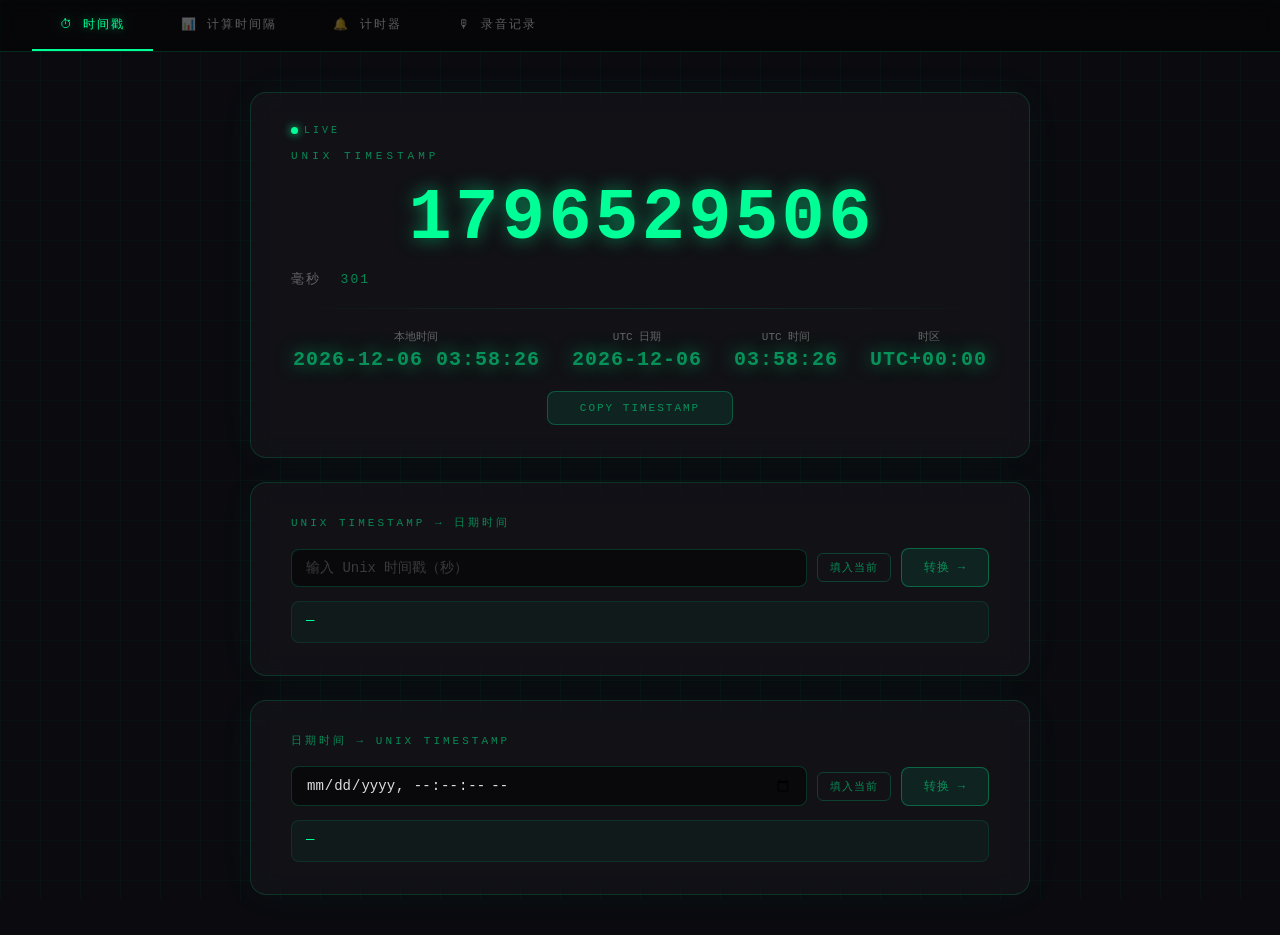
==== commit 27d98547: "修改UI：自适应界面" ====
--- a/index.html
+++ b/index.html
@@ -40,7 +40,6 @@
     }
     @keyframes gridMove { to { transform: translateY(40px); } }
 
-    /* ── Tab 导航 ── */
     .tab-nav {
       position: relative; z-index: 10;
       display: flex; gap: 0;
@@ -64,11 +63,9 @@
       text-shadow: 0 0 10px var(--green-dim);
     }
 
-    /* ── 页面容器 ── */
     .page { display: none; position: relative; z-index: 1; }
     .page.active { display: block; }
 
-    /* ══ PAGE 1 ══ */
     #page1 {
       display: none;
       flex-direction: column;
@@ -88,7 +85,6 @@
       box-shadow: 0 0 40px rgba(0,255,150,.04);
     }
 
-    /* 主时间戳显示 */
     .live-badge {
       display: flex; align-items: center; gap: 6px;
       font-size: 10px; letter-spacing: 3px; color: var(--green-dim);
@@ -127,8 +123,7 @@
     .meta-item { display: flex; flex-direction: column; align-items: center; gap: 4px; font-size: 11px; color: var(--dim); }
 
     .meta-item .val {
-      font-size: 30px;
-      font-weight: 700;
+      font-size: 20px; font-weight: 700;
       color: var(--green-dim);
       text-shadow: 0 0 18px var(--green-dim);
       letter-spacing: 1px;
@@ -151,7 +146,6 @@
     .copy-btn:hover { background: rgba(0,255,150,.14); color: var(--green); box-shadow: 0 0 14px rgba(0,255,150,.12); }
     .copy-btn.ok { color: rgba(255,255,255,.5); border-color: rgba(255,255,255,.2); }
 
-    /* 转换面板 */
     .conv-title { font-size: 11px; letter-spacing: 3px; color: var(--green-dim); margin-bottom: 18px; }
 
     .conv-row { display: flex; align-items: center; gap: 10px; flex-wrap: wrap; margin-bottom: 14px; }
@@ -167,7 +161,7 @@
     .inp:focus { border-color: rgba(0,255,150,.5); box-shadow: 0 0 10px rgba(0,255,150,.08); }
     .inp::placeholder { color: rgba(255,255,255,.2); }
 
-    .inp-sm { width: 90px; flex: none; }
+    .inp-sm { flex: none; }
 
     select.inp {
       cursor: pointer;
@@ -215,7 +209,6 @@
     }
     #page2.active { display: flex; }
 
-    /* 时间间隔记录 */
     .rec-area { display: flex; flex-direction: column; gap: 16px; }
 
     .rec-btn {
@@ -227,8 +220,7 @@
     }
     .rec-btn:hover { background: rgba(0,255,150,.14); box-shadow: 0 0 20px rgba(0,255,150,.1); }
     .rec-btn.armed {
-      border-color: var(--warn);
-      color: var(--warn);
+      border-color: var(--warn); color: var(--warn);
       background: rgba(255,171,64,.06);
       animation: armPulse 1.2s ease-in-out infinite;
     }
@@ -238,10 +230,11 @@
     .rec-slot {
       background: rgba(0,0,0,.3); border: 1px solid rgba(255,255,255,.08);
       border-radius: 10px; padding: 16px;
+      min-width: 0; overflow: hidden;
     }
     .rec-slot-label { font-size: 10px; letter-spacing: 3px; color: var(--dim); margin-bottom: 8px; }
-    .rec-slot-ts { font-size: 20px; color: var(--green); letter-spacing: 1px; }
-    .rec-slot-human { font-size: 11px; color: var(--dim); margin-top: 4px; }
+    .rec-slot-ts { font-size: clamp(13px, 2.6vw, 20px); color: var(--green); letter-spacing: 1px; word-break: break-all; }
+    .rec-slot-human { font-size: 11px; color: var(--dim); margin-top: 4px; word-break: break-all; }
     .rec-slot.set { border-color: rgba(0,255,150,.25); }
 
     .interval-display {
@@ -262,23 +255,43 @@
     }
     .reset-btn:hover { color: var(--text); border-color: rgba(255,255,255,.25); }
 
-    /* 传输速率计算 */
-    .rate-grid { display: grid; grid-template-columns: 1fr 1fr; gap: 14px; }
-
-    .field-group { display: flex; flex-direction: column; gap: 6px; }
+    /* ── 传输速率计算 ── */
+    .rate-grid {
+      display: flex;
+      flex-wrap: wrap;
+      justify-content: space-between;  /* ← 两端对齐 */
+      gap: 16px;
+    }
+
+    .field-group {
+      display: flex; flex-direction: column; gap: 6px;
+      flex: 1 1 220px;   /* ← 可伸缩，最小 220px */
+      min-width: 0;
+    }
     .field-label { font-size: 10px; letter-spacing: 3px; color: var(--dim); }
 
-    .size-row { display: flex; gap: 8px; }
+    .size-row { display: flex; flex-wrap: wrap; }
+    .size-row .inp {
+      min-width: 80px;
+      border-radius: 8px 0 0 8px;
+      border-right: none;
+    }
+    .size-row .inp:focus { border-right: none; z-index: 1; }
+    .size-row .inp-sm {
+      border-radius: 0 8px 8px 0;
+      border-left: 1px solid rgba(0,255,150,.18);
+      width: 80px;
+    }
 
     .result-box {
-      grid-column: 1 / -1;
+      width: 100%;                    /* ← 独占一行 */
       background: rgba(0,0,0,.4); border: 1px solid var(--border);
       border-radius: 10px; padding: 20px 24px;
     }
-    .result-grid { display: grid; grid-template-columns: repeat(3, 1fr); gap: 16px; margin-top: 12px; }
-    .result-item { display: flex; flex-direction: column; gap: 4px; }
+    .result-grid { display: grid; grid-template-columns: repeat(auto-fit, minmax(130px, 1fr)); gap: 16px; margin-top: 12px; }
+    .result-item { display: flex; flex-direction: column; gap: 4px; min-width: 0; }
     .result-item .r-label { font-size: 10px; letter-spacing: 2px; color: var(--dim); }
-    .result-item .r-val { font-size: 18px; color: var(--green); letter-spacing: 1px; }
+    .result-item .r-val { font-size: 18px; color: var(--green); letter-spacing: 1px; overflow-wrap: break-word; }
 
     .calc-btn {
       width: 100%; padding: 14px;
@@ -294,13 +307,10 @@
       border-bottom: 1px solid var(--border); padding-bottom: 12px; margin-bottom: 20px;
     }
 
-    /* ══ PAGE 3 — 自定义倒计时 ══ */
+    /* ══ PAGE 3 ══ */
     #page3 {
-      display: none;
-      flex-direction: column;
-      align-items: center;
-      padding: 40px 20px;
-      gap: 24px;
+      display: none; flex-direction: column; align-items: center;
+      padding: 40px 20px; gap: 24px;
     }
     #page3.active { display: flex; }
 
@@ -310,8 +320,7 @@
     }
     .timer-count-label { font-size: 11px; color: var(--dim); letter-spacing: 2px; }
     .add-timer-btn {
-      padding: 10px 22px;
-      border-radius: 10px; border: 1px solid rgba(0,255,150,.3);
+      padding: 10px 22px; border-radius: 10px; border: 1px solid rgba(0,255,150,.3);
       background: var(--green-faint); color: var(--green);
       font-family: inherit; font-size: 12px; letter-spacing: 2px;
       cursor: pointer; transition: all .2s;
@@ -321,9 +330,7 @@
 
     .timer-block { display: flex; flex-direction: column; gap: 18px; }
 
-    .timer-header {
-      display: flex; align-items: center; justify-content: space-between; flex-wrap: wrap; gap: 10px;
-    }
+    .timer-header { display: flex; align-items: center; justify-content: space-between; flex-wrap: wrap; gap: 10px; }
     .timer-name-inp {
       background: transparent; border: none; border-bottom: 1px solid rgba(0,255,150,.2);
       color: var(--green-dim); font-family: inherit; font-size: 11px; letter-spacing: 3px;
@@ -341,9 +348,7 @@
     .timer-del-btn:hover { color: var(--err); border-color: rgba(255,77,109,.5); background: rgba(255,77,109,.06); }
     .timer-del-btn:disabled { opacity: .25; cursor: not-allowed; }
 
-    .duration-row {
-      display: flex; align-items: center; gap: 8px; flex-wrap: wrap;
-    }
+    .duration-row { display: flex; align-items: center; gap: 8px; flex-wrap: wrap; }
     .duration-label { font-size: 11px; letter-spacing: 2px; color: var(--dim); margin-right: 4px; }
     .duration-inp {
       width: 62px; text-align: center;
@@ -359,22 +364,13 @@
 
     .countdown-display {
       text-align: center; padding: 28px 0 20px;
-      background: rgba(0,0,0,.3); border: 1px solid var(--border);
-      border-radius: 14px;
-    }
-    .countdown-display.ringing {
-      border-color: var(--warn);
-      animation: ringFlash .6s ease-in-out infinite;
-    }
-    @keyframes ringFlash {
-      0%,100% { box-shadow: none; }
-      50%      { box-shadow: 0 0 30px rgba(255,171,64,.3); }
-    }
+      background: rgba(0,0,0,.3); border: 1px solid var(--border); border-radius: 14px;
+    }
+    .countdown-display.ringing { border-color: var(--warn); animation: ringFlash .6s ease-in-out infinite; }
+    @keyframes ringFlash { 0%,100% { box-shadow: none; } 50% { box-shadow: 0 0 30px rgba(255,171,64,.3); } }
     .countdown-num {
       font-size: clamp(48px, 10vw, 88px); font-weight: 700;
-      color: var(--green); letter-spacing: 4px;
-      text-shadow: 0 0 20px var(--green-dim);
-      transition: color .3s;
+      color: var(--green); letter-spacing: 4px; text-shadow: 0 0 20px var(--green-dim); transition: color .3s;
     }
     .countdown-display.ringing .countdown-num { color: var(--warn); text-shadow: 0 0 20px rgba(255,171,64,.6); }
     .countdown-unit { font-size: 11px; letter-spacing: 4px; color: var(--dim); margin-top: 6px; }
@@ -391,53 +387,34 @@
     .timer-btn-row { display: flex; gap: 10px; }
 
     .timer-start-btn {
-      flex: 1; padding: 15px;
-      border-radius: 10px; border: 1px solid rgba(0,255,150,.3);
+      flex: 1; padding: 15px; border-radius: 10px; border: 1px solid rgba(0,255,150,.3);
       background: var(--green-faint); color: var(--green);
-      font-family: inherit; font-size: 13px; letter-spacing: 2px;
-      cursor: pointer; transition: all .25s;
+      font-family: inherit; font-size: 13px; letter-spacing: 2px; cursor: pointer; transition: all .25s;
     }
     .timer-start-btn:hover { background: rgba(0,255,150,.14); box-shadow: 0 0 18px rgba(0,255,150,.1); }
-    .timer-start-btn.running {
-      border-color: var(--warn); color: var(--warn);
-      background: rgba(255,171,64,.06);
-    }
+    .timer-start-btn.running { border-color: var(--warn); color: var(--warn); background: rgba(255,171,64,.06); }
     .timer-start-btn.running:hover { background: rgba(255,171,64,.12); }
-    .timer-start-btn.done {
-      border-color: var(--err); color: var(--err);
-      background: rgba(255,77,109,.06);
-    }
+    .timer-start-btn.done { border-color: var(--err); color: var(--err); background: rgba(255,77,109,.06); }
 
     .timer-reset-btn {
-      padding: 15px 22px;
-      border-radius: 10px; border: 1px solid rgba(255,255,255,.1);
+      padding: 15px 22px; border-radius: 10px; border: 1px solid rgba(255,255,255,.1);
       background: transparent; color: var(--dim);
-      font-family: inherit; font-size: 12px; letter-spacing: 1px;
-      cursor: pointer; transition: all .2s;
+      font-family: inherit; font-size: 12px; letter-spacing: 1px; cursor: pointer; transition: all .2s;
     }
     .timer-reset-btn:hover { color: var(--text); border-color: rgba(255,255,255,.25); }
 
-    .ring-msg {
-      text-align: center; padding: 12px;
-      font-size: 14px; letter-spacing: 2px;
-      color: var(--warn);
-      display: none;
-    }
+    .ring-msg { text-align: center; padding: 12px; font-size: 14px; letter-spacing: 2px; color: var(--warn); display: none; }
     .ring-msg.show { display: block; animation: ringFlash .8s ease-in-out infinite; }
 
-    /* ══ PAGE 4 — 录音记录 ══ */
+    /* ══ PAGE 4 ══ */
     #page4 {
-      display: none;
-      flex-direction: column;
-      align-items: center;
-      padding: 40px 20px;
-      gap: 24px;
+      display: none; flex-direction: column; align-items: center;
+      padding: 40px 20px; gap: 24px;
     }
     #page4.active { display: flex; }
 
     .rec4-card { width: 100%; max-width: 780px; }
 
-    /* 主状态显示 */
     .rec4-status {
       text-align: center; padding: 36px 20px 28px;
       background: rgba(0,0,0,.3); border: 1px solid var(--border);
@@ -445,15 +422,11 @@
     }
     .rec4-status.recording { border-color: var(--err); animation: recPulse 1.4s ease-in-out infinite; }
     .rec4-status.stopped   { border-color: rgba(0,255,150,.4); }
-    @keyframes recPulse {
-      0%,100% { box-shadow: none; }
-      50%      { box-shadow: 0 0 28px rgba(255,77,109,.25); }
-    }
+    @keyframes recPulse { 0%,100% { box-shadow: none; } 50% { box-shadow: 0 0 28px rgba(255,77,109,.25); } }
+
     .rec4-elapsed {
       font-size: clamp(52px, 11vw, 96px); font-weight: 700;
-      color: var(--green); letter-spacing: 6px;
-      text-shadow: 0 0 20px var(--green-dim);
-      transition: color .3s;
+      color: var(--green); letter-spacing: 6px; text-shadow: 0 0 20px var(--green-dim); transition: color .3s;
     }
     .rec4-status.recording .rec4-elapsed { color: var(--err); text-shadow: 0 0 20px rgba(255,77,109,.6); }
     .rec4-elapsed-unit { font-size: 11px; letter-spacing: 4px; color: var(--dim); margin-top: 6px; }
@@ -461,20 +434,10 @@
       font-size: 12px; letter-spacing: 3px; color: var(--dim);
       margin-top: 12px; display: flex; align-items: center; justify-content: center; gap: 6px;
     }
-    .rec4-dot {
-      width: 7px; height: 7px; border-radius: 50%;
-      background: var(--dim);
-    }
-    .rec4-status.recording .rec4-dot {
-      background: var(--err); box-shadow: 0 0 8px var(--err);
-      animation: pulse 1s ease-in-out infinite;
-    }
-
-    /* 间隔设置行 */
-    .rec4-interval-row {
-      display: flex; align-items: center; gap: 10px; flex-wrap: wrap;
-      margin-bottom: 18px;
-    }
+    .rec4-dot { width: 7px; height: 7px; border-radius: 50%; background: var(--dim); }
+    .rec4-status.recording .rec4-dot { background: var(--err); box-shadow: 0 0 8px var(--err); animation: pulse 1s ease-in-out infinite; }
+
+    .rec4-interval-row { display: flex; align-items: center; gap: 10px; flex-wrap: wrap; margin-bottom: 18px; }
     .rec4-interval-label { font-size: 11px; letter-spacing: 2px; color: var(--dim); white-space: nowrap; }
     .rec4-interval-inp {
       width: 72px; text-align: center;
@@ -489,8 +452,7 @@
       background: rgba(0,0,0,.4); border: 1px solid rgba(0,255,150,.18);
       border-radius: 8px; padding: 9px 28px 9px 10px;
       color: var(--text); font-family: inherit; font-size: 13px;
-      outline: none; cursor: pointer; transition: border-color .2s;
-      appearance: none;
+      outline: none; cursor: pointer; transition: border-color .2s; appearance: none;
       background-image: url("data:image/svg+xml,%3Csvg xmlns='http://www.w3.org/2000/svg' width='10' height='6'%3E%3Cpath d='M0 0l5 6 5-6z' fill='%2300ff96' opacity='.5'/%3E%3C/svg%3E");
       background-repeat: no-repeat; background-position: right 10px center;
     }
@@ -498,78 +460,49 @@
     .rec4-interval-unit-sel:disabled { opacity: .4; cursor: not-allowed; }
     .rec4-interval-hint { font-size: 11px; color: rgba(255,255,255,.2); letter-spacing: 1px; }
 
-    /* 操作按钮 */
     .rec4-btn-row { display: flex; gap: 10px; }
     .rec4-start-btn {
-      flex: 1; padding: 16px;
-      border-radius: 10px; border: 1px solid rgba(255,77,109,.4);
+      flex: 1; padding: 16px; border-radius: 10px; border: 1px solid rgba(255,77,109,.4);
       background: rgba(255,77,109,.06); color: var(--err);
-      font-family: inherit; font-size: 13px; letter-spacing: 2px;
-      cursor: pointer; transition: all .25s;
+      font-family: inherit; font-size: 13px; letter-spacing: 2px; cursor: pointer; transition: all .25s;
     }
     .rec4-start-btn:hover { background: rgba(255,77,109,.12); box-shadow: 0 0 18px rgba(255,77,109,.1); }
-    .rec4-start-btn.idle {
-      border-color: rgba(0,255,150,.3); color: var(--green);
-      background: var(--green-faint);
-    }
+    .rec4-start-btn.idle { border-color: rgba(0,255,150,.3); color: var(--green); background: var(--green-faint); }
     .rec4-start-btn.idle:hover { background: rgba(0,255,150,.14); box-shadow: 0 0 18px rgba(0,255,150,.1); }
     .rec4-mark-btn {
-      padding: 16px 22px;
-      border-radius: 10px; border: 1px solid rgba(255,171,64,.3);
+      padding: 16px 22px; border-radius: 10px; border: 1px solid rgba(255,171,64,.3);
       background: rgba(255,171,64,.06); color: var(--warn);
-      font-family: inherit; font-size: 12px; letter-spacing: 2px;
-      cursor: pointer; transition: all .2s;
+      font-family: inherit; font-size: 12px; letter-spacing: 2px; cursor: pointer; transition: all .2s;
     }
     .rec4-mark-btn:hover { background: rgba(255,171,64,.12); }
     .rec4-mark-btn:disabled { opacity: .3; cursor: not-allowed; }
 
-    /* 标记列表 */
-    .rec4-marks-header {
-      display: flex; align-items: center; justify-content: space-between;
-      margin-bottom: 12px;
-    }
+    .rec4-marks-header { display: flex; align-items: center; justify-content: space-between; margin-bottom: 12px; }
     .rec4-marks-title { font-size: 11px; letter-spacing: 3px; color: var(--green-dim); }
     .rec4-marks-count {
       font-size: 11px; letter-spacing: 2px; color: var(--dim);
       background: rgba(0,255,150,.06); border: 1px solid rgba(0,255,150,.15);
       border-radius: 20px; padding: 3px 12px;
     }
-    .rec4-marks-list {
-      display: flex; flex-direction: column; gap: 8px;
-      max-height: 220px; overflow-y: auto;
-      padding-right: 4px;
-    }
+    .rec4-marks-list { display: flex; flex-direction: column; gap: 8px; max-height: 220px; overflow-y: auto; padding-right: 4px; }
     .rec4-marks-list::-webkit-scrollbar { width: 4px; }
     .rec4-marks-list::-webkit-scrollbar-track { background: transparent; }
     .rec4-marks-list::-webkit-scrollbar-thumb { background: rgba(0,255,150,.2); border-radius: 2px; }
-    .rec4-mark-item {
-      display: flex; align-items: center; gap: 14px;
-      background: rgba(0,0,0,.25); border: 1px solid rgba(255,255,255,.06);
-      border-radius: 8px; padding: 10px 14px;
-      font-size: 13px;
-    }
+    .rec4-mark-item { display: flex; align-items: center; gap: 14px; background: rgba(0,0,0,.25); border: 1px solid rgba(255,255,255,.06); border-radius: 8px; padding: 10px 14px; font-size: 13px; }
     .rec4-mark-item.auto { border-left: 2px solid rgba(255,171,64,.4); }
     .rec4-mark-item.manual { border-left: 2px solid rgba(0,255,150,.4); }
     .rec4-mark-idx { color: var(--dim); font-size: 11px; letter-spacing: 1px; min-width: 28px; }
     .rec4-mark-elapsed { color: var(--green); font-weight: 600; letter-spacing: 1px; min-width: 72px; }
     .rec4-mark-abs { color: var(--dim); font-size: 12px; }
-    .rec4-mark-type { font-size: 10px; letter-spacing: 1px; margin-left: auto;
-      padding: 2px 8px; border-radius: 10px; }
+    .rec4-mark-type { font-size: 10px; letter-spacing: 1px; margin-left: auto; padding: 2px 8px; border-radius: 10px; }
     .rec4-mark-item.auto  .rec4-mark-type { color: var(--warn); background: rgba(255,171,64,.08); }
     .rec4-mark-item.manual .rec4-mark-type { color: var(--green); background: rgba(0,255,150,.08); }
     .rec4-empty { text-align: center; padding: 24px; font-size: 12px; color: rgba(255,255,255,.15); letter-spacing: 2px; }
 
-    /* 汇总 */
-    .rec4-summary {
-      background: rgba(0,0,0,.3); border: 1px solid rgba(0,255,150,.2);
-      border-radius: 12px; padding: 20px 24px;
-      display: none;
-    }
+    .rec4-summary { background: rgba(0,0,0,.3); border: 1px solid rgba(0,255,150,.2); border-radius: 12px; padding: 20px 24px; display: none; }
     .rec4-summary.show { display: block; }
     .rec4-summary-title { font-size: 11px; letter-spacing: 3px; color: var(--green-dim); margin-bottom: 16px; }
-    .rec4-summary-grid {
-      display: grid; grid-template-columns: repeat(auto-fit, minmax(160px, 1fr)); gap: 14px;
-    }
+    .rec4-summary-grid { display: grid; grid-template-columns: repeat(auto-fit, minmax(160px, 1fr)); gap: 14px; }
     .rec4-sum-item { display: flex; flex-direction: column; gap: 4px; }
     .rec4-sum-label { font-size: 10px; letter-spacing: 2px; color: var(--dim); }
     .rec4-sum-val { font-size: 17px; color: var(--green); letter-spacing: 1px; font-weight: 600; }
@@ -577,16 +510,15 @@
 
     @media (max-width: 600px) {
       .card { padding: 20px; }
-      .rec-slots, .rate-grid, .result-grid { grid-template-columns: 1fr; }
-      .result-box { grid-column: 1; }
+      .rec-slots { grid-template-columns: 1fr; }
       .meta { gap: 16px; }
       .rec4-summary-grid { grid-template-columns: 1fr 1fr; }
+      .field-group { flex: 1 1 100%; }
     }
   </style>
 </head>
 <body>
 
-<!-- 导航 -->
 <nav class="tab-nav">
   <button class="tab-btn active" onclick="showPage(1, this)">⏱  时间戳</button>
   <button class="tab-btn" onclick="showPage(2, this)">📊  计算时间隔</button>
@@ -594,10 +526,8 @@
   <button class="tab-btn" onclick="showPage(4, this)">🎙  录音记录</button>
 </nav>
 
-<!-- ══════════════ PAGE 1 ══════════════ -->
+<!-- PAGE 1 -->
 <div id="page1" class="page active">
-
-  <!-- 实时时间戳 -->
   <div class="card">
     <div class="live-badge"><div class="dot"></div>LIVE</div>
     <div class="ts-label">UNIX TIMESTAMP</div>
@@ -615,7 +545,6 @@
     </div>
   </div>
 
-  <!-- Unix → 时间 -->
   <div class="card">
     <div class="conv-title">UNIX TIMESTAMP  →  日期时间</div>
     <div class="conv-row">
@@ -628,7 +557,6 @@
     </div>
   </div>
 
-  <!-- 时间 → Unix -->
   <div class="card">
     <div class="conv-title">日期时间  →  UNIX TIMESTAMP</div>
     <div class="conv-row">
@@ -640,21 +568,15 @@
       <div class="conv-result" id="dt2ts-out">—</div>
     </div>
   </div>
-
 </div>
 
-<!-- ══════════════ PAGE 2 ══════════════ -->
+<!-- PAGE 2 -->
 <div id="page2" class="page">
 
-  <!-- 时间间隔记录 -->
   <div class="card" style="max-width:780px;width:100%">
     <div class="section-title">⏱  时间间隔记录</div>
     <div class="rec-area">
-
-      <button class="rec-btn" id="recBtn" onclick="record()">
-        点击记录开始时间
-      </button>
-
+      <button class="rec-btn" id="recBtn" onclick="record()">点击记录开始时间</button>
       <div class="rec-slots">
         <div class="rec-slot" id="slotA">
           <div class="rec-slot-label">开始时间</div>
@@ -667,21 +589,18 @@
           <div class="rec-slot-human" id="htB">—</div>
         </div>
       </div>
-
       <div class="interval-display">
         <div class="interval-label">时间间隔</div>
         <div class="interval-val" id="ivVal">—</div>
         <div class="interval-unit" id="ivUnit"></div>
         <div class="interval-breakdown" id="ivBreak"></div>
       </div>
-
       <div style="text-align:center">
         <button class="reset-btn" onclick="resetRec()">重置</button>
       </div>
     </div>
   </div>
 
-  <!-- 传输速率计算 -->
   <div class="card" style="max-width:780px;width:100%">
     <div class="section-title">📡  平均传输速率计算</div>
     <div class="rate-grid">
@@ -717,44 +636,23 @@
       <div class="result-box">
         <div class="field-label">计算结果</div>
         <div class="result-grid">
-          <div class="result-item">
-            <span class="r-label">KB/s</span>
-            <span class="r-val" id="r-kbs">—</span>
-          </div>
-          <div class="result-item">
-            <span class="r-label">MB/s</span>
-            <span class="r-val" id="r-mbs">—</span>
-          </div>
-          <div class="result-item">
-            <span class="r-label">Kbps（网络）</span>
-            <span class="r-val" id="r-kbps">—</span>
-          </div>
-          <div class="result-item">
-            <span class="r-label">Mbps（网络）</span>
-            <span class="r-val" id="r-mbps">—</span>
-          </div>
-          <div class="result-item">
-            <span class="r-label">传输时间</span>
-            <span class="r-val" id="r-time">—</span>
-          </div>
-          <div class="result-item">
-            <span class="r-label">文件大小</span>
-            <span class="r-val" id="r-size">—</span>
-          </div>
+          <div class="result-item"><span class="r-label">KB/s</span><span class="r-val" id="r-kbs">—</span></div>
+          <div class="result-item"><span class="r-label">MB/s</span><span class="r-val" id="r-mbs">—</span></div>
+          <div class="result-item"><span class="r-label">Kbps（网络）</span><span class="r-val" id="r-kbps">—</span></div>
+          <div class="result-item"><span class="r-label">Mbps（网络）</span><span class="r-val" id="r-mbps">—</span></div>
+          <div class="result-item"><span class="r-label">传输时间</span><span class="r-val" id="r-time">—</span></div>
+          <div class="result-item"><span class="r-label">文件大小</span><span class="r-val" id="r-size">—</span></div>
         </div>
       </div>
 
-      <button class="calc-btn" style="grid-column:1/-1" onclick="calcRate()">
-        计算传输速率
-      </button>
+      <button class="calc-btn" onclick="calcRate()">计算传输速率</button>
     </div>
   </div>
 
 </div>
 
-<!-- ══════════════ PAGE 3 ══════════════ -->
+<!-- PAGE 3 -->
 <div id="page3" class="page">
-
   <div class="timer-top-row">
     <div class="section-title" style="margin:0;border:none;padding:0">🔔  自定义倒计时</div>
     <div style="display:flex;align-items:center;gap:12px">
@@ -762,21 +660,13 @@
       <button class="add-timer-btn" id="add-timer-btn" onclick="addTimer()">＋ 添加计时器</button>
     </div>
   </div>
-
-  <div id="timer-list" style="width:100%;max-width:780px;display:flex;flex-direction:column;gap:24px">
-    <!-- 计时器卡片由 JS 动态注入 -->
-  </div>
-
+  <div id="timer-list" style="width:100%;max-width:780px;display:flex;flex-direction:column;gap:24px"></div>
 </div>
 
-<!-- ══════════════ PAGE 4 ══════════════ -->
+<!-- PAGE 4 -->
 <div id="page4" class="page">
-
-  <!-- 主控卡片 -->
   <div class="card rec4-card">
     <div class="section-title" style="margin:0 0 20px;border:none;padding:0">🎙  录音时间记录</div>
-
-    <!-- 主状态显示 -->
     <div class="rec4-status" id="rec4-status">
       <div class="rec4-elapsed" id="rec4-elapsed">00:00:00</div>
       <div class="rec4-elapsed-unit">录音时长</div>
@@ -785,33 +675,26 @@
         <span id="rec4-state-txt">等待开始</span>
       </div>
     </div>
-
-    <!-- 开始时间信息（录音开始后显示） -->
     <div class="timer-start-info" id="rec4-start-info" style="display:none;margin-bottom:18px">
       <div>开始时间：<span id="rec4-start-human">—</span></div>
       <div>Unix 时间戳：<span id="rec4-start-unix">—</span></div>
     </div>
-
-    <!-- 间隔提醒设置 -->
     <div class="rec4-interval-row">
       <span class="rec4-interval-label">每隔</span>
-      <input class="rec4-interval-inp" id="rec4-interval" type="number" min="1" max="9999" value="5" aria-label="提醒间隔数值">
-      <select class="rec4-interval-unit-sel" id="rec4-interval-unit" aria-label="时间单位">
+      <input class="rec4-interval-inp" id="rec4-interval" type="number" min="1" max="9999" value="5">
+      <select class="rec4-interval-unit-sel" id="rec4-interval-unit">
         <option value="1">秒</option>
         <option value="60" selected>分钟</option>
         <option value="3600">小时</option>
       </select>
       <span class="rec4-interval-hint">自动添加一个标记</span>
     </div>
-
-    <!-- 操作按钮 -->
     <div class="rec4-btn-row">
       <button class="rec4-start-btn idle" id="rec4-start-btn" onclick="rec4Start()">● 开始录音</button>
       <button class="rec4-mark-btn" id="rec4-mark-btn" onclick="rec4ManualMark()" disabled>＋ 手动标记</button>
     </div>
   </div>
 
-  <!-- 标记列表 -->
   <div class="card rec4-card">
     <div class="rec4-marks-header">
       <span class="rec4-marks-title">标记记录</span>
@@ -822,46 +705,25 @@
     </div>
   </div>
 
-  <!-- 汇总 -->
   <div class="card rec4-card">
     <div class="rec4-summary" id="rec4-summary">
       <div class="rec4-summary-title">录音汇总</div>
       <div class="rec4-summary-grid">
-        <div class="rec4-sum-item">
-          <span class="rec4-sum-label">开始时间</span>
-          <span class="rec4-sum-val" id="sum-start">—</span>
-        </div>
-        <div class="rec4-sum-item">
-          <span class="rec4-sum-label">结束时间</span>
-          <span class="rec4-sum-val" id="sum-end">—</span>
-        </div>
-        <div class="rec4-sum-item">
-          <span class="rec4-sum-label">录音时长</span>
-          <span class="rec4-sum-val" id="sum-duration">—</span>
-        </div>
-        <div class="rec4-sum-item">
-          <span class="rec4-sum-label">总标记数</span>
-          <span class="rec4-sum-val big" id="sum-marks">—</span>
-        </div>
-        <div class="rec4-sum-item">
-          <span class="rec4-sum-label">自动标记</span>
-          <span class="rec4-sum-val" id="sum-auto">—</span>
-        </div>
-        <div class="rec4-sum-item">
-          <span class="rec4-sum-label">手动标记</span>
-          <span class="rec4-sum-val" id="sum-manual">—</span>
-        </div>
+        <div class="rec4-sum-item"><span class="rec4-sum-label">开始时间</span><span class="rec4-sum-val" id="sum-start">—</span></div>
+        <div class="rec4-sum-item"><span class="rec4-sum-label">结束时间</span><span class="rec4-sum-val" id="sum-end">—</span></div>
+        <div class="rec4-sum-item"><span class="rec4-sum-label">录音时长</span><span class="rec4-sum-val" id="sum-duration">—</span></div>
+        <div class="rec4-sum-item"><span class="rec4-sum-label">总标记数</span><span class="rec4-sum-val big" id="sum-marks">—</span></div>
+        <div class="rec4-sum-item"><span class="rec4-sum-label">自动标记</span><span class="rec4-sum-val" id="sum-auto">—</span></div>
+        <div class="rec4-sum-item"><span class="rec4-sum-label">手动标记</span><span class="rec4-sum-val" id="sum-manual">—</span></div>
       </div>
     </div>
     <div style="text-align:center;margin-top:12px">
       <button class="timer-reset-btn" onclick="rec4Reset()" style="width:100%;padding:13px;letter-spacing:2px">重置 / 新录音</button>
     </div>
   </div>
-
 </div>
 
 <script>
-// ── Tab 切换 ──────────────────────────────────────────────────
 function showPage(n, btn) {
   document.querySelectorAll('.page').forEach(p => p.classList.remove('active'));
   document.querySelectorAll('.tab-btn').forEach(b => b.classList.remove('active'));
@@ -869,10 +731,8 @@
   btn.classList.add('active');
 }
 
-// ── 实时时间戳 ────────────────────────────────────────────────
 const digitsEl = document.getElementById('digits');
 let prevDigs = '';
-
 for (let i = 0; i < 10; i++) {
   const s = document.createElement('span');
   s.className = 'ts-digit'; s.id = `d${i}`; s.textContent = '0';
@@ -888,11 +748,8 @@
 }
 
 function tick() {
-  const now = new Date();
-  const ts  = Math.floor(now.getTime() / 1000);
-  const ms  = now.getMilliseconds();
-  const str = String(ts).padStart(10, '0');
-
+  const now = new Date(), ts = Math.floor(now.getTime()/1000), ms = now.getMilliseconds();
+  const str = String(ts).padStart(10,'0');
   for (let i = 0; i < 10; i++) {
     const el = document.getElementById(`d${i}`);
     if (str[i] !== prevDigs[i]) {
@@ -903,9 +760,7 @@
     }
   }
   prevDigs = str;
-
   document.getElementById('ms').textContent = pad(ms, 3);
-
   const Y=now.getFullYear(), Mo=pad(now.getMonth()+1), D=pad(now.getDate());
   const H=pad(now.getHours()), Mi=pad(now.getMinutes()), S=pad(now.getSeconds());
   document.getElementById('human').textContent    = `${Y}-${Mo}-${D} ${H}:${Mi}:${S}`;
@@ -916,7 +771,7 @@
 tick(); setInterval(tick, 50);
 
 function copyTS() {
-  const ts = Math.floor(Date.now() / 1000);
+  const ts = Math.floor(Date.now()/1000);
   const btn = document.getElementById('copyBtn');
   navigator.clipboard.writeText(String(ts)).then(() => {
     btn.textContent = 'COPIED  ✓'; btn.classList.add('ok');
@@ -924,17 +779,14 @@
   });
 }
 
-// ── 转换：Unix → 时间 ─────────────────────────────────────────
 function fillNow(id) { document.getElementById(id).value = Math.floor(Date.now()/1000); }
 
 function ts2dt() {
-  const v   = parseInt(document.getElementById('ts2dt-in').value);
+  const v = parseInt(document.getElementById('ts2dt-in').value);
   const out = document.getElementById('ts2dt-out');
   if (isNaN(v)) { out.textContent = '请输入有效的时间戳'; out.className = 'conv-result err'; return; }
-
-  const d = new Date(v * 1000);
+  const d = new Date(v*1000);
   if (isNaN(d)) { out.textContent = '无效时间戳'; out.className = 'conv-result err'; return; }
-
   const Y=d.getFullYear(), Mo=pad(d.getMonth()+1), D=pad(d.getDate());
   const H=pad(d.getHours()), Mi=pad(d.getMinutes()), S=pad(d.getSeconds());
   const days = ['日','一','二','三','四','五','六'];
@@ -942,222 +794,157 @@
   out.className = 'conv-result';
 }
 
-// ── 转换：时间 → Unix ─────────────────────────────────────────
 function fillNowDT() {
-  const now = new Date();
-  const local = new Date(now - now.getTimezoneOffset() * 60000);
-  document.getElementById('dt2ts-in').value = local.toISOString().slice(0, 19);
+  const now = new Date(), local = new Date(now - now.getTimezoneOffset()*60000);
+  document.getElementById('dt2ts-in').value = local.toISOString().slice(0,19);
 }
 
 function dt2ts() {
-  const v   = document.getElementById('dt2ts-in').value;
+  const v = document.getElementById('dt2ts-in').value;
   const out = document.getElementById('dt2ts-out');
   if (!v) { out.textContent = '请选择日期时间'; out.className = 'conv-result err'; return; }
-
-  const ts = Math.floor(new Date(v).getTime() / 1000);
+  const ts = Math.floor(new Date(v).getTime()/1000);
   if (isNaN(ts)) { out.textContent = '无效日期'; out.className = 'conv-result err'; return; }
-  out.textContent = `Unix 时间戳: ${ts}  （毫秒: ${ts * 1000}）`;
+  out.textContent = `Unix 时间戳: ${ts}  （毫秒: ${ts*1000}）`;
   out.className = 'conv-result';
 }
 
-// ── 时间间隔记录 ──────────────────────────────────────────────
-let recState = 0;   // 0=待开始  1=已记开始
-let tsStart = null, tsEnd = null;
+let recState = 0, tsStart = null, tsEnd = null;
 
 function record() {
-  const now = Date.now();
-  const btn = document.getElementById('recBtn');
-
+  const now = Date.now(), btn = document.getElementById('recBtn');
   if (recState === 0) {
     tsStart = now; tsEnd = null;
-    renderSlot('A', now);
-    clearSlot('B');
-    clearInterval_display();
+    renderSlot('A', now); clearSlot('B'); clearInterval_display();
     btn.textContent = '✅ 开始已记录 — 点击记录结束时间';
-    btn.classList.add('armed');
-    recState = 1;
+    btn.classList.add('armed'); recState = 1;
   } else {
-    tsEnd = now;
-    renderSlot('B', now);
+    tsEnd = now; renderSlot('B', now);
     btn.textContent = '点击记录开始时间';
-    btn.classList.remove('armed');
-    recState = 0;
-    showInterval();
+    btn.classList.remove('armed'); recState = 0; showInterval();
   }
 }
 
 function renderSlot(ab, ms) {
-  const d = new Date(ms);
-  const ts = Math.floor(ms / 1000);
+  const d = new Date(ms), ts = Math.floor(ms/1000);
   const Y=d.getFullYear(), Mo=pad(d.getMonth()+1), D=pad(d.getDate());
   const H=pad(d.getHours()), Mi=pad(d.getMinutes()), S=pad(d.getSeconds()), MS=pad(d.getMilliseconds(),3);
   document.getElementById(`ts${ab}`).textContent = `${ts}.${MS}`;
   document.getElementById(`ht${ab}`).textContent = `${Y}-${Mo}-${D} ${H}:${Mi}:${S}.${MS}`;
   document.getElementById(`slot${ab}`).classList.add('set');
 }
-
 function clearSlot(ab) {
   document.getElementById(`ts${ab}`).textContent = '—';
   document.getElementById(`ht${ab}`).textContent = '—';
   document.getElementById(`slot${ab}`).classList.remove('set');
 }
-
 function clearInterval_display() {
   document.getElementById('ivVal').textContent = '—';
   document.getElementById('ivUnit').textContent = '';
   document.getElementById('ivBreak').textContent = '';
 }
-
 function showInterval() {
-  if (tsStart === null || tsEnd === null) return;
-  const diffMs = Math.abs(tsEnd - tsStart);
-  const diffS  = diffMs / 1000;
-
-  const h  = Math.floor(diffS / 3600);
-  const m  = Math.floor((diffS % 3600) / 60);
-  const s  = Math.floor(diffS % 60);
-  const ms = diffMs % 1000;
-
+  if (!tsStart || !tsEnd) return;
+  const diffMs = Math.abs(tsEnd-tsStart), diffS = diffMs/1000;
+  const h=Math.floor(diffS/3600), m=Math.floor((diffS%3600)/60), s=Math.floor(diffS%60), ms=diffMs%1000;
   let mainVal, mainUnit;
-  if (diffMs < 1000)       { mainVal = diffMs.toFixed(0);  mainUnit = 'ms（毫秒）'; }
-  else if (diffS < 60)     { mainVal = diffS.toFixed(3);   mainUnit = 's（秒）'; }
-  else if (diffS < 3600)   { mainVal = (diffS/60).toFixed(2); mainUnit = 'min（分钟）'; }
-  else                     { mainVal = (diffS/3600).toFixed(3); mainUnit = 'h（小时）'; }
-
+  if (diffMs<1000)     { mainVal=diffMs.toFixed(0); mainUnit='ms（毫秒）'; }
+  else if (diffS<60)   { mainVal=diffS.toFixed(3);  mainUnit='s（秒）'; }
+  else if (diffS<3600) { mainVal=(diffS/60).toFixed(2); mainUnit='min（分钟）'; }
+  else                 { mainVal=(diffS/3600).toFixed(3); mainUnit='h（小时）'; }
   document.getElementById('ivVal').textContent   = mainVal;
   document.getElementById('ivUnit').textContent  = mainUnit;
-  document.getElementById('ivBreak').textContent =
-    `${h > 0 ? h+'h ' : ''}${m > 0 ? m+'m ' : ''}${s}s ${ms}ms  ·  共 ${diffMs} ms`;
-}
-
+  document.getElementById('ivBreak').textContent = `${h>0?h+'h ':''}${m>0?m+'m ':''}${s}s ${ms}ms  ·  共 ${diffMs} ms`;
+}
 function resetRec() {
-  tsStart = tsEnd = null; recState = 0;
+  tsStart=tsEnd=null; recState=0;
   clearSlot('A'); clearSlot('B'); clearInterval_display();
-  const btn = document.getElementById('recBtn');
-  btn.textContent = '点击记录开始时间';
-  btn.classList.remove('armed');
-}
-
-// ── 传输速率计算 ──────────────────────────────────────────────
+  const btn=document.getElementById('recBtn');
+  btn.textContent='点击记录开始时间'; btn.classList.remove('armed');
+}
+
 function fillInterval() {
-  if (tsStart === null || tsEnd === null) { alert('请先在上方完成时间间隔记录'); return; }
-  const diffMs = Math.abs(tsEnd - tsStart);
-  document.getElementById('xferTime').value = diffMs;
+  if (!tsStart||!tsEnd) { alert('请先在上方完成时间间隔记录'); return; }
+  document.getElementById('xferTime').value = Math.abs(tsEnd-tsStart);
   document.getElementById('timeUnit').value = 'ms';
 }
 
 function calcRate() {
-  const sizeRaw  = parseFloat(document.getElementById('fileSize').value);
-  const sizeUnit = document.getElementById('sizeUnit').value;
-  const timeRaw  = parseFloat(document.getElementById('xferTime').value);
-  const timeUnit = document.getElementById('timeUnit').value;
-
-  if (isNaN(sizeRaw) || sizeRaw <= 0 || isNaN(timeRaw) || timeRaw <= 0) {
-    alert('请输入有效的文件大小和传输时间'); return;
-  }
-
-  // 转为字节
-  const unitMap = { 'B': 1, 'KB': 1024, 'MB': 1024**2, 'GB': 1024**3 };
-  const bytes = sizeRaw * unitMap[sizeUnit];
-
-  // 转为秒
-  const timeMap = { 'ms': 0.001, 's': 1, 'min': 60 };
-  const seconds = timeRaw * timeMap[timeUnit];
-
-  const kbs  = (bytes / 1024) / seconds;
-  const mbs  = kbs / 1024;
-  const kbps = (bytes * 8) / 1000 / seconds;
-  const mbps = kbps / 1000;
-
-  function fmt(n) {
-    if (n >= 1000) return n.toFixed(1);
-    if (n >= 10)   return n.toFixed(2);
-    return n.toFixed(4);
-  }
-
-  document.getElementById('r-kbs').textContent  = fmt(kbs)  + ' KB/s';
-  document.getElementById('r-mbs').textContent  = fmt(mbs)  + ' MB/s';
-  document.getElementById('r-kbps').textContent = fmt(kbps) + ' Kbps';
-  document.getElementById('r-mbps').textContent = fmt(mbps) + ' Mbps';
-
-  // 时间显示
+  const sizeRaw=parseFloat(document.getElementById('fileSize').value);
+  const sizeUnit=document.getElementById('sizeUnit').value;
+  const timeRaw=parseFloat(document.getElementById('xferTime').value);
+  const timeUnit=document.getElementById('timeUnit').value;
+  if (isNaN(sizeRaw)||sizeRaw<=0||isNaN(timeRaw)||timeRaw<=0) { alert('请输入有效的文件大小和传输时间'); return; }
+  const unitMap={B:1,KB:1024,MB:1024**2,GB:1024**3};
+  const bytes=sizeRaw*unitMap[sizeUnit];
+  const timeMap={ms:0.001,s:1,min:60};
+  const seconds=timeRaw*timeMap[timeUnit];
+  const kbs=(bytes/1024)/seconds, mbs=kbs/1024, kbps=(bytes*8)/1000/seconds, mbps=kbps/1000;
+  function fmt(n) { return n>=1000?n.toFixed(1):n>=10?n.toFixed(2):n.toFixed(4); }
+  document.getElementById('r-kbs').textContent  = fmt(kbs)+' KB/s';
+  document.getElementById('r-mbs').textContent  = fmt(mbs)+' MB/s';
+  document.getElementById('r-kbps').textContent = fmt(kbps)+' Kbps';
+  document.getElementById('r-mbps').textContent = fmt(mbps)+' Mbps';
   let td;
-  if (seconds < 1)       td = (seconds*1000).toFixed(1) + ' ms';
-  else if (seconds < 60) td = seconds.toFixed(3) + ' s';
-  else                   td = (seconds/60).toFixed(2) + ' min';
+  if (seconds<1) td=(seconds*1000).toFixed(1)+' ms';
+  else if (seconds<60) td=seconds.toFixed(3)+' s';
+  else td=(seconds/60).toFixed(2)+' min';
   document.getElementById('r-time').textContent = td;
-
-  // 大小显示
   let sd;
-  if (bytes < 1024)            sd = bytes.toFixed(0) + ' B';
-  else if (bytes < 1024**2)    sd = (bytes/1024).toFixed(2) + ' KB';
-  else if (bytes < 1024**3)    sd = (bytes/1024**2).toFixed(3) + ' MB';
-  else                         sd = (bytes/1024**3).toFixed(4) + ' GB';
+  if (bytes<1024) sd=bytes.toFixed(0)+' B';
+  else if (bytes<1024**2) sd=(bytes/1024).toFixed(2)+' KB';
+  else if (bytes<1024**3) sd=(bytes/1024**2).toFixed(3)+' MB';
+  else sd=(bytes/1024**3).toFixed(4)+' GB';
   document.getElementById('r-size').textContent = sd;
 }
 
-// ── 自定义倒计时 ──────────────────────────────────────────────
-const MAX_TIMERS = 5;
-let timerNextId = 1;
-const timers = {}; // id -> state
-
-function fmtCountdown(remainSec) {
-  const h = Math.floor(remainSec / 3600);
-  const m = Math.floor((remainSec % 3600) / 60);
-  const s = Math.floor(remainSec % 60);
-  return h > 0 ? `${pad(h)}:${pad(m)}:${pad(s)}` : `${pad(m)}:${pad(s)}`;
-}
-
+const MAX_TIMERS=5; let timerNextId=1; const timers={};
+
+function fmtCountdown(s) {
+  const h=Math.floor(s/3600), m=Math.floor((s%3600)/60), sec=Math.floor(s%60);
+  return h>0?`${pad(h)}:${pad(m)}:${pad(sec)}`:`${pad(m)}:${pad(sec)}`;
+}
 function humanTime(ms) {
-  const d = new Date(ms);
-  return `${d.getFullYear()}-${pad(d.getMonth()+1)}-${pad(d.getDate())} ` +
-         `${pad(d.getHours())}:${pad(d.getMinutes())}:${pad(d.getSeconds())}`;
-}
-
+  const d=new Date(ms);
+  return `${d.getFullYear()}-${pad(d.getMonth()+1)}-${pad(d.getDate())} ${pad(d.getHours())}:${pad(d.getMinutes())}:${pad(d.getSeconds())}`;
+}
 function playAlert() {
   try {
-    const ctx = new (window.AudioContext || window.webkitAudioContext)();
-    [0, 0.35, 0.7].forEach(delay => {
-      const osc  = ctx.createOscillator();
-      const gain = ctx.createGain();
+    const ctx=new (window.AudioContext||window.webkitAudioContext)();
+    [0,.35,.7].forEach(delay=>{
+      const osc=ctx.createOscillator(), gain=ctx.createGain();
       osc.connect(gain); gain.connect(ctx.destination);
-      osc.type = 'sine';
-      osc.frequency.setValueAtTime(880, ctx.currentTime + delay);
-      osc.frequency.exponentialRampToValueAtTime(440, ctx.currentTime + delay + 0.3);
-      gain.gain.setValueAtTime(0.6, ctx.currentTime + delay);
-      gain.gain.exponentialRampToValueAtTime(0.001, ctx.currentTime + delay + 0.4);
-      osc.start(ctx.currentTime + delay);
-      osc.stop(ctx.currentTime + delay + 0.4);
+      osc.type='sine';
+      osc.frequency.setValueAtTime(880,ctx.currentTime+delay);
+      osc.frequency.exponentialRampToValueAtTime(440,ctx.currentTime+delay+.3);
+      gain.gain.setValueAtTime(.6,ctx.currentTime+delay);
+      gain.gain.exponentialRampToValueAtTime(.001,ctx.currentTime+delay+.4);
+      osc.start(ctx.currentTime+delay); osc.stop(ctx.currentTime+delay+.4);
     });
-  } catch(e) {}
+  } catch(e){}
 }
 
 function addTimer() {
-  const count = Object.keys(timers).length;
-  if (count >= MAX_TIMERS) return;
-  const id = timerNextId++;
-  timers[id] = { totalSec: 0, running: false, startMs: null, endMs: null, ivId: null, done: false };
-
-  const card = document.createElement('div');
-  card.className = 'card';
-  card.id = `timer-card-${id}`;
-  card.style.width = '100%';
-
-  card.innerHTML = `
+  if (Object.keys(timers).length>=MAX_TIMERS) return;
+  const id=timerNextId++;
+  timers[id]={totalSec:0,running:false,startMs:null,endMs:null,ivId:null,done:false};
+  const card=document.createElement('div');
+  card.className='card'; card.id=`timer-card-${id}`; card.style.width='100%';
+  card.innerHTML=`
     <div class="timer-header">
-      <input class="timer-name-inp" id="tname-${id}" placeholder="计时器名称（可选）" maxlength="20" aria-label="计时器名称">
+      <input class="timer-name-inp" id="tname-${id}" placeholder="计时器名称（可选）" maxlength="20">
       <button class="timer-del-btn" id="tdel-${id}" onclick="removeTimer(${id})">删除</button>
     </div>
     <div class="timer-block" style="margin-top:16px">
       <div class="duration-row">
         <span class="duration-label">设定时长</span>
-        <input class="duration-inp" id="th-${id}" type="number" min="0" max="23" value="0" aria-label="小时">
+        <input class="duration-inp" id="th-${id}" type="number" min="0" max="23" value="0">
         <span class="duration-unit">时</span>
         <span class="duration-sep">:</span>
-        <input class="duration-inp" id="tm-${id}" type="number" min="0" max="59" value="25" aria-label="分钟">
+        <input class="duration-inp" id="tm-${id}" type="number" min="0" max="59" value="25">
         <span class="duration-unit">分</span>
         <span class="duration-sep">:</span>
-        <input class="duration-inp" id="ts-${id}" type="number" min="0" max="59" value="0" aria-label="秒">
+        <input class="duration-inp" id="ts-${id}" type="number" min="0" max="59" value="0">
         <span class="duration-unit">秒</span>
       </div>
       <div class="countdown-display" id="cd-display-${id}">
@@ -1174,322 +961,188 @@
         <button class="timer-start-btn" id="cd-btn-${id}" onclick="timerAction(${id})">开始计时</button>
         <button class="timer-reset-btn" onclick="timerReset(${id})">重置</button>
       </div>
-    </div>
-  `;
-
+    </div>`;
   document.getElementById('timer-list').appendChild(card);
   updateTimerCountUI();
 }
 
 function removeTimer(id) {
-  const st = timers[id];
-  if (st && st.running) return;
-  if (st && st.ivId) clearInterval(st.ivId);
+  const st=timers[id];
+  if (st&&st.running) return;
+  if (st&&st.ivId) clearInterval(st.ivId);
   delete timers[id];
-  const card = document.getElementById(`timer-card-${id}`);
+  const card=document.getElementById(`timer-card-${id}`);
   if (card) card.remove();
   updateTimerCountUI();
 }
-
 function updateTimerCountUI() {
-  const count = Object.keys(timers).length;
-  const lbl = document.getElementById('timer-count-lbl');
-  const addBtn = document.getElementById('add-timer-btn');
-  if (lbl) lbl.textContent = `${count} / ${MAX_TIMERS}`;
-  if (addBtn) addBtn.disabled = count >= MAX_TIMERS;
-}
-
+  const count=Object.keys(timers).length;
+  const lbl=document.getElementById('timer-count-lbl');
+  const addBtn=document.getElementById('add-timer-btn');
+  if (lbl) lbl.textContent=`${count} / ${MAX_TIMERS}`;
+  if (addBtn) addBtn.disabled=count>=MAX_TIMERS;
+}
 function getTimerTotalSec(id) {
-  const h = Math.max(0, parseInt(document.getElementById(`th-${id}`).value) || 0);
-  const m = Math.max(0, parseInt(document.getElementById(`tm-${id}`).value) || 0);
-  const s = Math.max(0, parseInt(document.getElementById(`ts-${id}`).value) || 0);
-  return h * 3600 + m * 60 + s;
-}
-
+  const h=Math.max(0,parseInt(document.getElementById(`th-${id}`).value)||0);
+  const m=Math.max(0,parseInt(document.getElementById(`tm-${id}`).value)||0);
+  const s=Math.max(0,parseInt(document.getElementById(`ts-${id}`).value)||0);
+  return h*3600+m*60+s;
+}
 function timerTick(id) {
-  const st = timers[id];
-  const remain = Math.max(0, (st.endMs - Date.now()) / 1000);
-
-  document.getElementById(`cd-num-${id}`).textContent = fmtCountdown(remain);
-  const pct = st.totalSec > 0 ? Math.round((1 - remain / st.totalSec) * 100) : 0;
-  document.getElementById(`cd-sub-${id}`).textContent = `已用 ${pct}%`;
-
-  if (remain <= 0 && !st.done) {
-    st.done = true;
-    clearInterval(st.ivId);
-    st.running = false;
-    document.getElementById(`cd-num-${id}`).textContent = fmtCountdown(0);
-    document.getElementById(`cd-sub-${id}`).textContent = '已完成！';
+  const st=timers[id];
+  const remain=Math.max(0,(st.endMs-Date.now())/1000);
+  document.getElementById(`cd-num-${id}`).textContent=fmtCountdown(remain);
+  const pct=st.totalSec>0?Math.round((1-remain/st.totalSec)*100):0;
+  document.getElementById(`cd-sub-${id}`).textContent=`已用 ${pct}%`;
+  if (remain<=0&&!st.done) {
+    st.done=true; clearInterval(st.ivId); st.running=false;
+    document.getElementById(`cd-num-${id}`).textContent=fmtCountdown(0);
+    document.getElementById(`cd-sub-${id}`).textContent='已完成！';
     document.getElementById(`cd-display-${id}`).classList.add('ringing');
-    const label = document.getElementById(`tname-${id}`).value.trim() || '计时';
-    document.getElementById(`cd-ring-${id}`).textContent = `🔔 时间到！${label}已到达`;
+    const label=document.getElementById(`tname-${id}`).value.trim()||'计时';
+    document.getElementById(`cd-ring-${id}`).textContent=`🔔 时间到！${label}已到达`;
     document.getElementById(`cd-ring-${id}`).classList.add('show');
-    const btn = document.getElementById(`cd-btn-${id}`);
-    btn.textContent = '已到时 — 重新开始';
-    btn.classList.remove('running'); btn.classList.add('done');
-    document.getElementById(`tdel-${id}`).disabled = false;
-    playAlert();
-    setTimeout(playAlert, 1500);
-    setTimeout(playAlert, 3000);
+    const btn=document.getElementById(`cd-btn-${id}`);
+    btn.textContent='已到时 — 重新开始'; btn.classList.remove('running'); btn.classList.add('done');
+    document.getElementById(`tdel-${id}`).disabled=false;
+    playAlert(); setTimeout(playAlert,1500); setTimeout(playAlert,3000);
   }
 }
-
 function timerAction(id) {
-  const st  = timers[id];
-  const btn = document.getElementById(`cd-btn-${id}`);
-
-  if (st.done) {
-    timerReset(id);
-    timerAction(id);
-    return;
+  const st=timers[id], btn=document.getElementById(`cd-btn-${id}`);
+  if (st.done) { timerReset(id); timerAction(id); return; }
+  if (!st.running) {
+    if (st._pausedRemainMs!==undefined) {
+      st.running=true; st.endMs=Date.now()+st._pausedRemainMs; delete st._pausedRemainMs;
+      btn.textContent='计时中 — 点击暂停'; btn.classList.add('running');
+      timerTick(id); st.ivId=setInterval(()=>timerTick(id),500);
+    } else {
+      const total=getTimerTotalSec(id); if (total<=0) return;
+      st.totalSec=total; st.running=true; st.done=false; st.startMs=Date.now(); st.endMs=st.startMs+total*1000;
+      ['th','tm','ts'].forEach(p=>{ document.getElementById(`${p}-${id}`).disabled=true; });
+      document.getElementById(`tdel-${id}`).disabled=true;
+      document.getElementById(`cd-info-${id}`).style.display='flex';
+      document.getElementById(`cd-start-${id}`).textContent=humanTime(st.startMs);
+      document.getElementById(`cd-end-${id}`).textContent=humanTime(st.endMs);
+      btn.textContent='计时中 — 点击暂停'; btn.classList.add('running'); btn.classList.remove('done');
+      timerTick(id); st.ivId=setInterval(()=>timerTick(id),500);
+    }
+  } else {
+    clearInterval(st.ivId); st.running=false; st._pausedRemainMs=Math.max(0,st.endMs-Date.now());
+    btn.textContent='继续计时'; btn.classList.remove('running');
   }
-
-  if (!st.running) {
-    if (st._pausedRemainMs !== undefined) {
-      // 从暂停恢复
-      st.running = true;
-      st.endMs   = Date.now() + st._pausedRemainMs;
-      delete st._pausedRemainMs;
-      btn.textContent = '计时中 — 点击暂停';
-      btn.classList.add('running');
-      timerTick(id);
-      st.ivId = setInterval(() => timerTick(id), 500);
-    } else {
-      // 全新开始
-      const total = getTimerTotalSec(id);
-      if (total <= 0) return;
-      st.totalSec = total;
-      st.running  = true;
-      st.done     = false;
-      st.startMs  = Date.now();
-      st.endMs    = st.startMs + total * 1000;
-      ['th','tm','ts'].forEach(p => { document.getElementById(`${p}-${id}`).disabled = true; });
-      document.getElementById(`tdel-${id}`).disabled = true;
-      document.getElementById(`cd-info-${id}`).style.display = 'flex';
-      document.getElementById(`cd-start-${id}`).textContent = humanTime(st.startMs);
-      document.getElementById(`cd-end-${id}`).textContent   = humanTime(st.endMs);
-      btn.textContent = '计时中 — 点击暂停';
-      btn.classList.add('running'); btn.classList.remove('done');
-      timerTick(id);
-      st.ivId = setInterval(() => timerTick(id), 500);
-    }
-  } else {
-    // 暂停
-    clearInterval(st.ivId);
-    st.running = false;
-    st._pausedRemainMs = Math.max(0, st.endMs - Date.now());
-    btn.textContent = '继续计时';
-    btn.classList.remove('running');
-  }
-}
-
+}
 function timerReset(id) {
-  const st = timers[id];
-  if (!st) return;
+  const st=timers[id]; if (!st) return;
   clearInterval(st.ivId);
-  Object.assign(st, { totalSec: 0, running: false, startMs: null, endMs: null, ivId: null, done: false });
+  Object.assign(st,{totalSec:0,running:false,startMs:null,endMs:null,ivId:null,done:false});
   delete st._pausedRemainMs;
-  ['th','tm','ts'].forEach(p => { document.getElementById(`${p}-${id}`).disabled = false; });
-  document.getElementById(`tdel-${id}`).disabled = false;
-  document.getElementById(`cd-num-${id}`).textContent = '—:——';
-  document.getElementById(`cd-sub-${id}`).textContent = '尚未开始';
+  ['th','tm','ts'].forEach(p=>{ document.getElementById(`${p}-${id}`).disabled=false; });
+  document.getElementById(`tdel-${id}`).disabled=false;
+  document.getElementById(`cd-num-${id}`).textContent='—:——';
+  document.getElementById(`cd-sub-${id}`).textContent='尚未开始';
   document.getElementById(`cd-display-${id}`).classList.remove('ringing');
   document.getElementById(`cd-ring-${id}`).classList.remove('show');
-  document.getElementById(`cd-info-${id}`).style.display = 'none';
-  const btn = document.getElementById(`cd-btn-${id}`);
-  btn.textContent = '开始计时';
-  btn.classList.remove('running', 'done');
-}
-
-// 初始化：默认一个 25 分钟计时器
+  document.getElementById(`cd-info-${id}`).style.display='none';
+  const btn=document.getElementById(`cd-btn-${id}`);
+  btn.textContent='开始计时'; btn.classList.remove('running','done');
+}
 addTimer();
 
-// ── 录音时间记录 ──────────────────────────────────────────────
-const rec4 = {
-  running: false,
-  startMs: null,
-  endMs: null,
-  elapsedIv: null,
-  intervalIv: null,
-  marks: [],          // { ms, elapsed, type: 'auto'|'manual' }
-  nextAutoMs: null,   // 下次自动标记的绝对时间
-};
-
-function rec4Fmt(totalSec) {
-  const h = Math.floor(totalSec / 3600);
-  const m = Math.floor((totalSec % 3600) / 60);
-  const s = Math.floor(totalSec % 60);
-  return `${pad(h)}:${pad(m)}:${pad(s)}`;
-}
-
-function rec4AbsTime(ms) {
-  const d = new Date(ms);
-  return `${pad(d.getHours())}:${pad(d.getMinutes())}:${pad(d.getSeconds())}`;
-}
-
-function rec4AbsFull(ms) {
-  const d = new Date(ms);
-  return `${d.getFullYear()}-${pad(d.getMonth()+1)}-${pad(d.getDate())} ` +
-         `${pad(d.getHours())}:${pad(d.getMinutes())}:${pad(d.getSeconds())}`;
-}
-
+const rec4={running:false,startMs:null,endMs:null,elapsedIv:null,marks:[],nextAutoMs:null};
+function rec4Fmt(s) { const h=Math.floor(s/3600),m=Math.floor((s%3600)/60),sec=Math.floor(s%60); return `${pad(h)}:${pad(m)}:${pad(sec)}`; }
+function rec4AbsTime(ms) { const d=new Date(ms); return `${pad(d.getHours())}:${pad(d.getMinutes())}:${pad(d.getSeconds())}`; }
+function rec4AbsFull(ms) { const d=new Date(ms); return `${d.getFullYear()}-${pad(d.getMonth()+1)}-${pad(d.getDate())} ${pad(d.getHours())}:${pad(d.getMinutes())}:${pad(d.getSeconds())}`; }
 function rec4AddMark(type) {
-  const now = Date.now();
-  const elapsed = (now - rec4.startMs) / 1000;
-  rec4.marks.push({ ms: now, elapsed, type });
-  rec4RenderMarks();
-  if (type === 'auto') {
-    playAlert();
-    setTimeout(playAlert, 1000);
-  }
-}
-
+  const now=Date.now(), elapsed=(now-rec4.startMs)/1000;
+  rec4.marks.push({ms:now,elapsed,type}); rec4RenderMarks();
+  if (type==='auto') { playAlert(); setTimeout(playAlert,1000); }
+}
 function rec4RenderMarks() {
-  const list = document.getElementById('rec4-marks-list');
-  const empty = document.getElementById('rec4-empty');
-  const countEl = document.getElementById('rec4-marks-count');
-
-  countEl.textContent = `${rec4.marks.length} 个标记`;
-
-  if (rec4.marks.length === 0) {
-    empty.style.display = 'block';
-    // 移除所有 mark-item
-    list.querySelectorAll('.rec4-mark-item').forEach(el => el.remove());
-    return;
-  }
-  empty.style.display = 'none';
-
-  // 重建列表
-  list.querySelectorAll('.rec4-mark-item').forEach(el => el.remove());
-  rec4.marks.forEach((m, i) => {
-    const div = document.createElement('div');
-    div.className = `rec4-mark-item ${m.type}`;
-    div.innerHTML = `
-      <span class="rec4-mark-idx">#${i + 1}</span>
-      <span class="rec4-mark-elapsed">${Math.floor(m.elapsed)}s</span>
-      <span class="rec4-mark-abs">${rec4AbsTime(m.ms)}</span>
-      <span class="rec4-mark-type">${m.type === 'auto' ? '自动' : '手动'}</span>
-    `;
+  const list=document.getElementById('rec4-marks-list');
+  const empty=document.getElementById('rec4-empty');
+  document.getElementById('rec4-marks-count').textContent=`${rec4.marks.length} 个标记`;
+  if (rec4.marks.length===0) { empty.style.display='block'; list.querySelectorAll('.rec4-mark-item').forEach(el=>el.remove()); return; }
+  empty.style.display='none';
+  list.querySelectorAll('.rec4-mark-item').forEach(el=>el.remove());
+  rec4.marks.forEach((m,i)=>{
+    const div=document.createElement('div'); div.className=`rec4-mark-item ${m.type}`;
+    div.innerHTML=`<span class="rec4-mark-idx">#${i+1}</span><span class="rec4-mark-elapsed">${Math.floor(m.elapsed)}s</span><span class="rec4-mark-abs">${rec4AbsTime(m.ms)}</span><span class="rec4-mark-type">${m.type==='auto'?'自动':'手动'}</span>`;
     list.appendChild(div);
   });
-  // 滚动到底部
-  list.scrollTop = list.scrollHeight;
-}
-
+  list.scrollTop=list.scrollHeight;
+}
 function rec4Tick() {
   if (!rec4.running) return;
-  const elapsed = (Date.now() - rec4.startMs) / 1000;
-  document.getElementById('rec4-elapsed').textContent = rec4Fmt(elapsed);
-
-  // 检查是否到达下一个自动标记时间
-  if (rec4.nextAutoMs && Date.now() >= rec4.nextAutoMs) {
+  document.getElementById('rec4-elapsed').textContent=rec4Fmt((Date.now()-rec4.startMs)/1000);
+  if (rec4.nextAutoMs&&Date.now()>=rec4.nextAutoMs) {
     rec4AddMark('auto');
-    // 计算下一次
-    const intervalMs = (parseInt(document.getElementById('rec4-interval').value) || 5)
-                     * (parseInt(document.getElementById('rec4-interval-unit').value) || 60) * 1000;
-    rec4.nextAutoMs += intervalMs;
+    const intervalMs=(parseInt(document.getElementById('rec4-interval').value)||5)*(parseInt(document.getElementById('rec4-interval-unit').value)||60)*1000;
+    rec4.nextAutoMs+=intervalMs;
   }
 }
-
 function rec4Start() {
   if (rec4.running) {
-    // 结束录音
-    rec4.running = false;
-    rec4.endMs = Date.now();
-    clearInterval(rec4.elapsedIv);
-
-    const statusEl = document.getElementById('rec4-status');
-    statusEl.classList.remove('recording');
-    statusEl.classList.add('stopped');
-    document.getElementById('rec4-state-txt').textContent = '录音已结束';
-    document.getElementById('rec4-elapsed').textContent = rec4Fmt((rec4.endMs - rec4.startMs) / 1000);
-
-    const btn = document.getElementById('rec4-start-btn');
-    btn.textContent = '● 开始录音';
-    btn.classList.add('idle');
-    document.getElementById('rec4-mark-btn').disabled = true;
-    document.getElementById('rec4-interval').disabled = false;
-    document.getElementById('rec4-interval-unit').disabled = false;
-
+    rec4.running=false; rec4.endMs=Date.now(); clearInterval(rec4.elapsedIv);
+    const statusEl=document.getElementById('rec4-status');
+    statusEl.classList.remove('recording'); statusEl.classList.add('stopped');
+    document.getElementById('rec4-state-txt').textContent='录音已结束';
+    document.getElementById('rec4-elapsed').textContent=rec4Fmt((rec4.endMs-rec4.startMs)/1000);
+    const btn=document.getElementById('rec4-start-btn');
+    btn.textContent='● 开始录音'; btn.classList.add('idle');
+    document.getElementById('rec4-mark-btn').disabled=true;
+    document.getElementById('rec4-interval').disabled=false;
+    document.getElementById('rec4-interval-unit').disabled=false;
     rec4ShowSummary();
   } else {
-    // 开始录音
-    rec4.running = true;
-    rec4.startMs = Date.now();
-    rec4.endMs = null;
-    rec4.marks = [];
-    rec4RenderMarks();
-
-    const intervalVal  = parseInt(document.getElementById('rec4-interval').value) || 5;
-    const unitSec      = parseInt(document.getElementById('rec4-interval-unit').value) || 60;
-    const intervalMs   = intervalVal * unitSec * 1000;
-    rec4.nextAutoMs = rec4.startMs + intervalMs;
-
-    document.getElementById('rec4-interval').disabled = true;
-    document.getElementById('rec4-interval-unit').disabled = true;
-
-    // 显示开始时间与 Unix 时间戳
-    document.getElementById('rec4-start-info').style.display = 'flex';
-    document.getElementById('rec4-start-human').textContent = rec4AbsFull(rec4.startMs);
-    document.getElementById('rec4-start-unix').textContent  = Math.floor(rec4.startMs / 1000);
-
-    const statusEl = document.getElementById('rec4-status');
-    statusEl.classList.remove('stopped');
-    statusEl.classList.add('recording');
-    document.getElementById('rec4-state-txt').textContent = '录音中';
-
-    const btn = document.getElementById('rec4-start-btn');
-    btn.textContent = '■ 结束录音';
-    btn.classList.remove('idle');
-    document.getElementById('rec4-mark-btn').disabled = false;
-
+    rec4.running=true; rec4.startMs=Date.now(); rec4.endMs=null; rec4.marks=[]; rec4RenderMarks();
+    const intervalVal=parseInt(document.getElementById('rec4-interval').value)||5;
+    const unitSec=parseInt(document.getElementById('rec4-interval-unit').value)||60;
+    rec4.nextAutoMs=rec4.startMs+intervalVal*unitSec*1000;
+    document.getElementById('rec4-interval').disabled=true;
+    document.getElementById('rec4-interval-unit').disabled=true;
+    document.getElementById('rec4-start-info').style.display='flex';
+    document.getElementById('rec4-start-human').textContent=rec4AbsFull(rec4.startMs);
+    document.getElementById('rec4-start-unix').textContent=Math.floor(rec4.startMs/1000);
+    const statusEl=document.getElementById('rec4-status');
+    statusEl.classList.remove('stopped'); statusEl.classList.add('recording');
+    document.getElementById('rec4-state-txt').textContent='录音中';
+    const btn=document.getElementById('rec4-start-btn');
+    btn.textContent='■ 结束录音'; btn.classList.remove('idle');
+    document.getElementById('rec4-mark-btn').disabled=false;
     document.getElementById('rec4-summary').classList.remove('show');
-
-    rec4.elapsedIv = setInterval(rec4Tick, 500);
+    rec4.elapsedIv=setInterval(rec4Tick,500);
   }
 }
-
-function rec4ManualMark() {
-  if (!rec4.running) return;
-  rec4AddMark('manual');
-}
-
+function rec4ManualMark() { if (!rec4.running) return; rec4AddMark('manual'); }
 function rec4ShowSummary() {
-  const duration = (rec4.endMs - rec4.startMs) / 1000;
-  const autoCount   = rec4.marks.filter(m => m.type === 'auto').length;
-  const manualCount = rec4.marks.filter(m => m.type === 'manual').length;
-
-  document.getElementById('sum-start').textContent    = rec4AbsFull(rec4.startMs);
-  document.getElementById('sum-end').textContent      = rec4AbsFull(rec4.endMs);
-  document.getElementById('sum-duration').textContent = rec4Fmt(duration);
-  document.getElementById('sum-marks').textContent    = rec4.marks.length + ' 次';
-  document.getElementById('sum-auto').textContent     = autoCount + ' 次';
-  document.getElementById('sum-manual').textContent   = manualCount + ' 次';
+  const duration=(rec4.endMs-rec4.startMs)/1000;
+  const autoCount=rec4.marks.filter(m=>m.type==='auto').length;
+  const manualCount=rec4.marks.filter(m=>m.type==='manual').length;
+  document.getElementById('sum-start').textContent=rec4AbsFull(rec4.startMs);
+  document.getElementById('sum-end').textContent=rec4AbsFull(rec4.endMs);
+  document.getElementById('sum-duration').textContent=rec4Fmt(duration);
+  document.getElementById('sum-marks').textContent=rec4.marks.length+' 次';
+  document.getElementById('sum-auto').textContent=autoCount+' 次';
+  document.getElementById('sum-manual').textContent=manualCount+' 次';
   document.getElementById('rec4-summary').classList.add('show');
 }
-
 function rec4Reset() {
-  if (rec4.running) {
-    clearInterval(rec4.elapsedIv);
-    rec4.running = false;
-  }
-  Object.assign(rec4, { running: false, startMs: null, endMs: null, elapsedIv: null, marks: [], nextAutoMs: null });
-
-  const statusEl = document.getElementById('rec4-status');
-  statusEl.classList.remove('recording', 'stopped');
-  document.getElementById('rec4-elapsed').textContent = '00:00:00';
-  document.getElementById('rec4-state-txt').textContent = '等待开始';
-
-  const btn = document.getElementById('rec4-start-btn');
-  btn.textContent = '● 开始录音';
-  btn.classList.add('idle');
-  document.getElementById('rec4-mark-btn').disabled = true;
-  document.getElementById('rec4-interval').disabled = false;
-  document.getElementById('rec4-interval-unit').disabled = false;
+  if (rec4.running) { clearInterval(rec4.elapsedIv); rec4.running=false; }
+  Object.assign(rec4,{running:false,startMs:null,endMs:null,elapsedIv:null,marks:[],nextAutoMs:null});
+  const statusEl=document.getElementById('rec4-status');
+  statusEl.classList.remove('recording','stopped');
+  document.getElementById('rec4-elapsed').textContent='00:00:00';
+  document.getElementById('rec4-state-txt').textContent='等待开始';
+  const btn=document.getElementById('rec4-start-btn');
+  btn.textContent='● 开始录音'; btn.classList.add('idle');
+  document.getElementById('rec4-mark-btn').disabled=true;
+  document.getElementById('rec4-interval').disabled=false;
+  document.getElementById('rec4-interval-unit').disabled=false;
   document.getElementById('rec4-summary').classList.remove('show');
-  document.getElementById('rec4-start-info').style.display = 'none';
+  document.getElementById('rec4-start-info').style.display='none';
   rec4RenderMarks();
 }
 </script>
 </body>
-</html>
+</html>
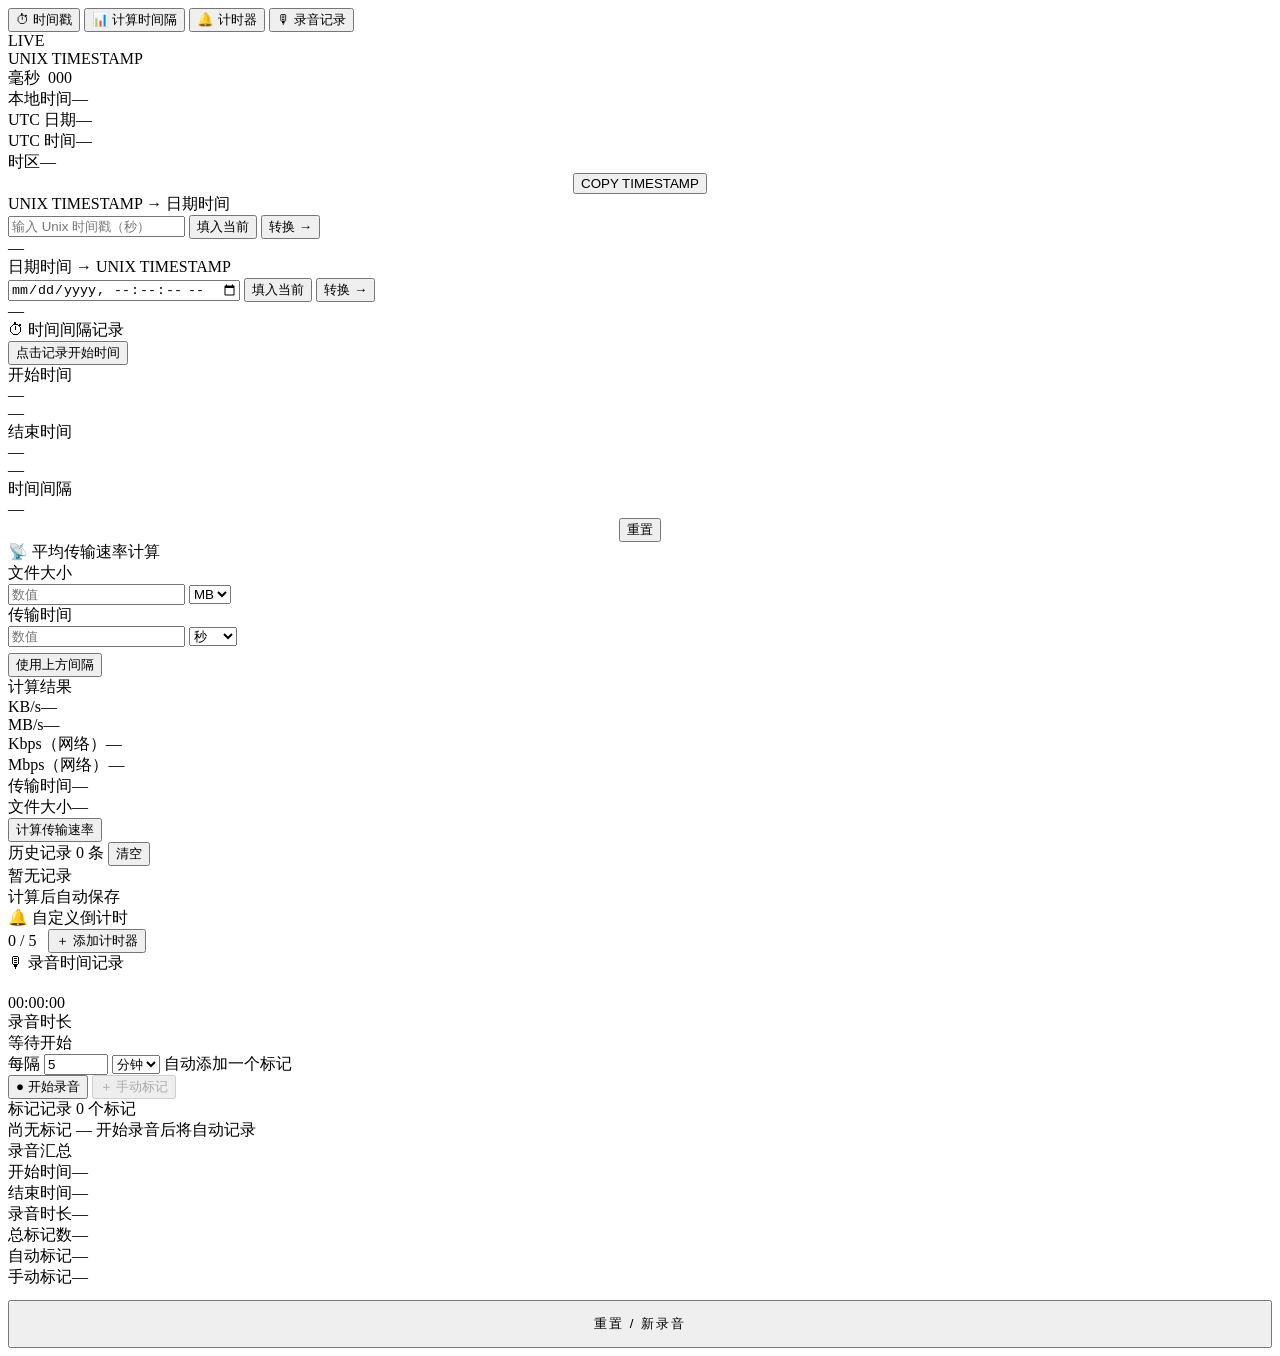
==== commit 273c9b3b: "界面2：添加记录历史" ====
--- a/index.html
+++ b/index.html
@@ -4,518 +4,7 @@
   <meta charset="UTF-8">
   <meta name="viewport" content="width=device-width, initial-scale=1.0">
   <title>Unix Timestamp Tool</title>
-  <style>
-    *, *::before, *::after { box-sizing: border-box; margin: 0; padding: 0; }
-
-    :root {
-      --bg: #0a0a0f;
-      --card: rgba(255,255,255,.03);
-      --border: rgba(0,255,150,.15);
-      --green: #00ff96;
-      --green-dim: rgba(0,255,150,.5);
-      --green-faint: rgba(0,255,150,.08);
-      --text: #e0e0e0;
-      --dim: rgba(255,255,255,.35);
-      --err: #ff4d6d;
-      --warn: #ffab40;
-    }
-
-    body {
-      min-height: 100vh;
-      background: var(--bg);
-      font-family: 'Courier New', Courier, monospace;
-      color: var(--text);
-      overflow-x: hidden;
-    }
-
-    body::before {
-      content: '';
-      position: fixed; inset: 0; z-index: 0;
-      background-image:
-        linear-gradient(rgba(0,255,150,.03) 1px, transparent 1px),
-        linear-gradient(90deg, rgba(0,255,150,.03) 1px, transparent 1px);
-      background-size: 40px 40px;
-      animation: gridMove 20s linear infinite;
-      pointer-events: none;
-    }
-    @keyframes gridMove { to { transform: translateY(40px); } }
-
-    .tab-nav {
-      position: relative; z-index: 10;
-      display: flex; gap: 0;
-      border-bottom: 1px solid var(--border);
-      padding: 0 32px;
-      background: rgba(0,0,0,.4);
-      backdrop-filter: blur(8px);
-    }
-    .tab-btn {
-      padding: 16px 28px;
-      border: none; border-bottom: 2px solid transparent;
-      background: transparent;
-      color: var(--dim);
-      font-family: inherit; font-size: 12px; letter-spacing: 2px;
-      cursor: pointer; transition: all .2s;
-    }
-    .tab-btn:hover { color: var(--text); }
-    .tab-btn.active {
-      color: var(--green);
-      border-bottom-color: var(--green);
-      text-shadow: 0 0 10px var(--green-dim);
-    }
-
-    .page { display: none; position: relative; z-index: 1; }
-    .page.active { display: block; }
-
-    #page1 {
-      display: none;
-      flex-direction: column;
-      align-items: center;
-      padding: 40px 20px;
-      gap: 24px;
-    }
-    #page1.active { display: flex; }
-
-    .card {
-      width: 100%; max-width: 780px;
-      background: var(--card);
-      border: 1px solid var(--border);
-      border-radius: 16px;
-      padding: 32px 40px;
-      backdrop-filter: blur(12px);
-      box-shadow: 0 0 40px rgba(0,255,150,.04);
-    }
-
-    .live-badge {
-      display: flex; align-items: center; gap: 6px;
-      font-size: 10px; letter-spacing: 3px; color: var(--green-dim);
-      margin-bottom: 14px;
-    }
-    .dot {
-      width: 7px; height: 7px; border-radius: 50%;
-      background: var(--green); box-shadow: 0 0 8px var(--green);
-      animation: pulse 1.4s ease-in-out infinite;
-    }
-    @keyframes pulse { 50% { opacity:.3; transform:scale(.7); } }
-
-    .ts-label { font-size: 11px; letter-spacing: 4px; color: var(--green-dim); margin-bottom: 16px; }
-
-    .ts-wrap { display: flex; align-items: baseline; justify-content: center; gap: 2px; margin-bottom: 10px; }
-    .ts-digit {
-      display: inline-block;
-      font-size: clamp(36px, 7vw, 72px); font-weight: 700;
-      color: var(--green);
-      text-shadow: 0 0 18px var(--green-dim);
-      width: .62em; text-align: center;
-      transition: transform .08s ease, color .08s ease;
-    }
-    .ts-digit.flip { transform: translateY(-4px); color: #fff; }
-
-    .ms-row { font-size: 13px; color: var(--dim); letter-spacing: 2px; margin-bottom: 20px; }
-    .ms-val { color: var(--green-dim); }
-
-    .divider {
-      width: 100%; height: 1px;
-      background: linear-gradient(90deg, transparent, var(--border), transparent);
-      margin: 20px 0;
-    }
-
-    .meta { display: flex; gap: 32px; justify-content: center; flex-wrap: wrap; }
-    .meta-item { display: flex; flex-direction: column; align-items: center; gap: 4px; font-size: 11px; color: var(--dim); }
-
-    .meta-item .val {
-      font-size: 20px; font-weight: 700;
-      color: var(--green-dim);
-      text-shadow: 0 0 18px var(--green-dim);
-      letter-spacing: 1px;
-      transition: all .3s ease;
-    }
-    .meta-item .val:hover {
-      color: var(--green);
-      text-shadow: 0 0 24px rgba(0,255,150,.9), 0 0 40px rgba(0,255,150,.5);
-      transform: scale(1.05);
-    }
-
-    .copy-btn {
-      margin-top: 20px;
-      padding: 10px 32px;
-      border: 1px solid rgba(0,255,150,.25); border-radius: 8px;
-      background: var(--green-faint); color: var(--green-dim);
-      font-family: inherit; font-size: 11px; letter-spacing: 2px;
-      cursor: pointer; transition: all .2s;
-    }
-    .copy-btn:hover { background: rgba(0,255,150,.14); color: var(--green); box-shadow: 0 0 14px rgba(0,255,150,.12); }
-    .copy-btn.ok { color: rgba(255,255,255,.5); border-color: rgba(255,255,255,.2); }
-
-    .conv-title { font-size: 11px; letter-spacing: 3px; color: var(--green-dim); margin-bottom: 18px; }
-
-    .conv-row { display: flex; align-items: center; gap: 10px; flex-wrap: wrap; margin-bottom: 14px; }
-    .conv-row:last-child { margin-bottom: 0; }
-
-    .inp {
-      flex: 1; min-width: 160px;
-      background: rgba(0,0,0,.4); border: 1px solid rgba(0,255,150,.18);
-      border-radius: 8px; padding: 10px 14px;
-      color: var(--text); font-family: inherit; font-size: 14px;
-      outline: none; transition: border-color .2s;
-    }
-    .inp:focus { border-color: rgba(0,255,150,.5); box-shadow: 0 0 10px rgba(0,255,150,.08); }
-    .inp::placeholder { color: rgba(255,255,255,.2); }
-
-    .inp-sm { flex: none; }
-
-    select.inp {
-      cursor: pointer;
-      appearance: none;
-      background-image: url("data:image/svg+xml,%3Csvg xmlns='http://www.w3.org/2000/svg' width='10' height='6'%3E%3Cpath d='M0 0l5 6 5-6z' fill='%2300ff96' opacity='.5'/%3E%3C/svg%3E");
-      background-repeat: no-repeat;
-      background-position: right 12px center;
-      padding-right: 30px;
-    }
-
-    .conv-btn {
-      padding: 10px 22px; border-radius: 8px;
-      border: 1px solid rgba(0,255,150,.3);
-      background: var(--green-faint); color: var(--green-dim);
-      font-family: inherit; font-size: 12px; letter-spacing: 1px;
-      cursor: pointer; transition: all .2s; white-space: nowrap;
-    }
-    .conv-btn:hover { background: rgba(0,255,150,.14); color: var(--green); }
-
-    .conv-result {
-      flex: 1; min-width: 200px;
-      background: rgba(0,255,150,.04); border: 1px solid rgba(0,255,150,.1);
-      border-radius: 8px; padding: 10px 14px;
-      font-size: 14px; color: var(--green); letter-spacing: 1px;
-      min-height: 42px; word-break: break-all;
-    }
-    .conv-result.err { color: var(--err); border-color: rgba(255,77,109,.2); }
-
-    .fill-now {
-      padding: 6px 12px; border-radius: 6px;
-      border: 1px solid rgba(0,255,150,.2);
-      background: transparent; color: var(--green-dim);
-      font-family: inherit; font-size: 11px; letter-spacing: 1px;
-      cursor: pointer; transition: all .2s; white-space: nowrap;
-    }
-    .fill-now:hover { color: var(--green); border-color: rgba(0,255,150,.4); }
-
-    /* ══ PAGE 2 ══ */
-    #page2 {
-      display: none;
-      flex-direction: column;
-      align-items: center;
-      padding: 40px 20px;
-      gap: 24px;
-    }
-    #page2.active { display: flex; }
-
-    .rec-area { display: flex; flex-direction: column; gap: 16px; }
-
-    .rec-btn {
-      width: 100%; padding: 18px;
-      border-radius: 10px; border: 1px solid rgba(0,255,150,.3);
-      background: var(--green-faint);
-      color: var(--green); font-family: inherit; font-size: 14px; letter-spacing: 2px;
-      cursor: pointer; transition: all .25s;
-    }
-    .rec-btn:hover { background: rgba(0,255,150,.14); box-shadow: 0 0 20px rgba(0,255,150,.1); }
-    .rec-btn.armed {
-      border-color: var(--warn); color: var(--warn);
-      background: rgba(255,171,64,.06);
-      animation: armPulse 1.2s ease-in-out infinite;
-    }
-    @keyframes armPulse { 50% { box-shadow: 0 0 20px rgba(255,171,64,.15); } }
-
-    .rec-slots { display: grid; grid-template-columns: 1fr 1fr; gap: 12px; }
-    .rec-slot {
-      background: rgba(0,0,0,.3); border: 1px solid rgba(255,255,255,.08);
-      border-radius: 10px; padding: 16px;
-      min-width: 0; overflow: hidden;
-    }
-    .rec-slot-label { font-size: 10px; letter-spacing: 3px; color: var(--dim); margin-bottom: 8px; }
-    .rec-slot-ts { font-size: clamp(13px, 2.6vw, 20px); color: var(--green); letter-spacing: 1px; word-break: break-all; }
-    .rec-slot-human { font-size: 11px; color: var(--dim); margin-top: 4px; word-break: break-all; }
-    .rec-slot.set { border-color: rgba(0,255,150,.25); }
-
-    .interval-display {
-      background: rgba(0,0,0,.4); border: 1px solid var(--border);
-      border-radius: 12px; padding: 24px; text-align: center;
-    }
-    .interval-label { font-size: 10px; letter-spacing: 3px; color: var(--dim); margin-bottom: 10px; }
-    .interval-val { font-size: 42px; font-weight: 700; color: var(--green); text-shadow: 0 0 20px var(--green-dim); }
-    .interval-unit { font-size: 13px; color: var(--dim); margin-top: 6px; letter-spacing: 1px; }
-    .interval-breakdown { margin-top: 12px; font-size: 12px; color: var(--dim); letter-spacing: 1px; }
-
-    .reset-btn {
-      padding: 9px 24px; border-radius: 8px;
-      border: 1px solid rgba(255,255,255,.12);
-      background: transparent; color: var(--dim);
-      font-family: inherit; font-size: 11px; letter-spacing: 2px;
-      cursor: pointer; transition: all .2s; margin-top: 8px;
-    }
-    .reset-btn:hover { color: var(--text); border-color: rgba(255,255,255,.25); }
-
-    /* ── 传输速率计算 ── */
-    .rate-grid {
-      display: flex;
-      flex-wrap: wrap;
-      justify-content: space-between;  /* ← 两端对齐 */
-      gap: 16px;
-    }
-
-    .field-group {
-      display: flex; flex-direction: column; gap: 6px;
-      flex: 1 1 220px;   /* ← 可伸缩，最小 220px */
-      min-width: 0;
-    }
-    .field-label { font-size: 10px; letter-spacing: 3px; color: var(--dim); }
-
-    .size-row { display: flex; flex-wrap: wrap; }
-    .size-row .inp {
-      min-width: 80px;
-      border-radius: 8px 0 0 8px;
-      border-right: none;
-    }
-    .size-row .inp:focus { border-right: none; z-index: 1; }
-    .size-row .inp-sm {
-      border-radius: 0 8px 8px 0;
-      border-left: 1px solid rgba(0,255,150,.18);
-      width: 80px;
-    }
-
-    .result-box {
-      width: 100%;                    /* ← 独占一行 */
-      background: rgba(0,0,0,.4); border: 1px solid var(--border);
-      border-radius: 10px; padding: 20px 24px;
-    }
-    .result-grid { display: grid; grid-template-columns: repeat(auto-fit, minmax(130px, 1fr)); gap: 16px; margin-top: 12px; }
-    .result-item { display: flex; flex-direction: column; gap: 4px; min-width: 0; }
-    .result-item .r-label { font-size: 10px; letter-spacing: 2px; color: var(--dim); }
-    .result-item .r-val { font-size: 18px; color: var(--green); letter-spacing: 1px; overflow-wrap: break-word; }
-
-    .calc-btn {
-      width: 100%; padding: 14px;
-      border-radius: 10px; border: 1px solid rgba(0,255,150,.3);
-      background: var(--green-faint); color: var(--green);
-      font-family: inherit; font-size: 13px; letter-spacing: 2px;
-      cursor: pointer; transition: all .2s;
-    }
-    .calc-btn:hover { background: rgba(0,255,150,.14); box-shadow: 0 0 16px rgba(0,255,150,.1); }
-
-    .section-title {
-      font-size: 11px; letter-spacing: 4px; color: var(--green-dim);
-      border-bottom: 1px solid var(--border); padding-bottom: 12px; margin-bottom: 20px;
-    }
-
-    /* ══ PAGE 3 ══ */
-    #page3 {
-      display: none; flex-direction: column; align-items: center;
-      padding: 40px 20px; gap: 24px;
-    }
-    #page3.active { display: flex; }
-
-    .timer-top-row {
-      width: 100%; max-width: 780px;
-      display: flex; align-items: center; justify-content: space-between; flex-wrap: wrap; gap: 12px;
-    }
-    .timer-count-label { font-size: 11px; color: var(--dim); letter-spacing: 2px; }
-    .add-timer-btn {
-      padding: 10px 22px; border-radius: 10px; border: 1px solid rgba(0,255,150,.3);
-      background: var(--green-faint); color: var(--green);
-      font-family: inherit; font-size: 12px; letter-spacing: 2px;
-      cursor: pointer; transition: all .2s;
-    }
-    .add-timer-btn:hover { background: rgba(0,255,150,.14); box-shadow: 0 0 14px rgba(0,255,150,.1); }
-    .add-timer-btn:disabled { opacity: .35; cursor: not-allowed; }
-
-    .timer-block { display: flex; flex-direction: column; gap: 18px; }
-
-    .timer-header { display: flex; align-items: center; justify-content: space-between; flex-wrap: wrap; gap: 10px; }
-    .timer-name-inp {
-      background: transparent; border: none; border-bottom: 1px solid rgba(0,255,150,.2);
-      color: var(--green-dim); font-family: inherit; font-size: 11px; letter-spacing: 3px;
-      outline: none; width: 200px; padding: 2px 4px; transition: border-color .2s;
-    }
-    .timer-name-inp:focus { border-bottom-color: var(--green); color: var(--green); }
-    .timer-name-inp::placeholder { color: rgba(255,255,255,.15); }
-
-    .timer-del-btn {
-      padding: 5px 14px; border-radius: 6px;
-      border: 1px solid rgba(255,77,109,.2); background: transparent;
-      color: rgba(255,77,109,.5); font-family: inherit; font-size: 11px; letter-spacing: 1px;
-      cursor: pointer; transition: all .2s;
-    }
-    .timer-del-btn:hover { color: var(--err); border-color: rgba(255,77,109,.5); background: rgba(255,77,109,.06); }
-    .timer-del-btn:disabled { opacity: .25; cursor: not-allowed; }
-
-    .duration-row { display: flex; align-items: center; gap: 8px; flex-wrap: wrap; }
-    .duration-label { font-size: 11px; letter-spacing: 2px; color: var(--dim); margin-right: 4px; }
-    .duration-inp {
-      width: 62px; text-align: center;
-      background: rgba(0,0,0,.4); border: 1px solid rgba(0,255,150,.18);
-      border-radius: 8px; padding: 8px 6px;
-      color: var(--text); font-family: inherit; font-size: 15px;
-      outline: none; transition: border-color .2s;
-    }
-    .duration-inp:focus { border-color: rgba(0,255,150,.5); }
-    .duration-inp:disabled { opacity: .4; cursor: not-allowed; }
-    .duration-sep { color: var(--green-dim); font-size: 18px; font-weight: 700; line-height: 1; }
-    .duration-unit { font-size: 10px; color: var(--dim); letter-spacing: 1px; }
-
-    .countdown-display {
-      text-align: center; padding: 28px 0 20px;
-      background: rgba(0,0,0,.3); border: 1px solid var(--border); border-radius: 14px;
-    }
-    .countdown-display.ringing { border-color: var(--warn); animation: ringFlash .6s ease-in-out infinite; }
-    @keyframes ringFlash { 0%,100% { box-shadow: none; } 50% { box-shadow: 0 0 30px rgba(255,171,64,.3); } }
-    .countdown-num {
-      font-size: clamp(48px, 10vw, 88px); font-weight: 700;
-      color: var(--green); letter-spacing: 4px; text-shadow: 0 0 20px var(--green-dim); transition: color .3s;
-    }
-    .countdown-display.ringing .countdown-num { color: var(--warn); text-shadow: 0 0 20px rgba(255,171,64,.6); }
-    .countdown-unit { font-size: 11px; letter-spacing: 4px; color: var(--dim); margin-top: 6px; }
-    .countdown-sub  { font-size: 12px; color: var(--dim); margin-top: 10px; letter-spacing: 1px; }
-
-    .timer-start-info {
-      background: rgba(0,0,0,.25); border: 1px solid rgba(255,255,255,.06);
-      border-radius: 10px; padding: 14px 18px;
-      font-size: 16px; color: #ffffff; letter-spacing: 1px;
-      display: flex; gap: 20px; flex-wrap: wrap;
-    }
-    .timer-start-info span { color: var(--green); font-weight: 600; }
-
-    .timer-btn-row { display: flex; gap: 10px; }
-
-    .timer-start-btn {
-      flex: 1; padding: 15px; border-radius: 10px; border: 1px solid rgba(0,255,150,.3);
-      background: var(--green-faint); color: var(--green);
-      font-family: inherit; font-size: 13px; letter-spacing: 2px; cursor: pointer; transition: all .25s;
-    }
-    .timer-start-btn:hover { background: rgba(0,255,150,.14); box-shadow: 0 0 18px rgba(0,255,150,.1); }
-    .timer-start-btn.running { border-color: var(--warn); color: var(--warn); background: rgba(255,171,64,.06); }
-    .timer-start-btn.running:hover { background: rgba(255,171,64,.12); }
-    .timer-start-btn.done { border-color: var(--err); color: var(--err); background: rgba(255,77,109,.06); }
-
-    .timer-reset-btn {
-      padding: 15px 22px; border-radius: 10px; border: 1px solid rgba(255,255,255,.1);
-      background: transparent; color: var(--dim);
-      font-family: inherit; font-size: 12px; letter-spacing: 1px; cursor: pointer; transition: all .2s;
-    }
-    .timer-reset-btn:hover { color: var(--text); border-color: rgba(255,255,255,.25); }
-
-    .ring-msg { text-align: center; padding: 12px; font-size: 14px; letter-spacing: 2px; color: var(--warn); display: none; }
-    .ring-msg.show { display: block; animation: ringFlash .8s ease-in-out infinite; }
-
-    /* ══ PAGE 4 ══ */
-    #page4 {
-      display: none; flex-direction: column; align-items: center;
-      padding: 40px 20px; gap: 24px;
-    }
-    #page4.active { display: flex; }
-
-    .rec4-card { width: 100%; max-width: 780px; }
-
-    .rec4-status {
-      text-align: center; padding: 36px 20px 28px;
-      background: rgba(0,0,0,.3); border: 1px solid var(--border);
-      border-radius: 14px; margin-bottom: 18px;
-    }
-    .rec4-status.recording { border-color: var(--err); animation: recPulse 1.4s ease-in-out infinite; }
-    .rec4-status.stopped   { border-color: rgba(0,255,150,.4); }
-    @keyframes recPulse { 0%,100% { box-shadow: none; } 50% { box-shadow: 0 0 28px rgba(255,77,109,.25); } }
-
-    .rec4-elapsed {
-      font-size: clamp(52px, 11vw, 96px); font-weight: 700;
-      color: var(--green); letter-spacing: 6px; text-shadow: 0 0 20px var(--green-dim); transition: color .3s;
-    }
-    .rec4-status.recording .rec4-elapsed { color: var(--err); text-shadow: 0 0 20px rgba(255,77,109,.6); }
-    .rec4-elapsed-unit { font-size: 11px; letter-spacing: 4px; color: var(--dim); margin-top: 6px; }
-    .rec4-state-label {
-      font-size: 12px; letter-spacing: 3px; color: var(--dim);
-      margin-top: 12px; display: flex; align-items: center; justify-content: center; gap: 6px;
-    }
-    .rec4-dot { width: 7px; height: 7px; border-radius: 50%; background: var(--dim); }
-    .rec4-status.recording .rec4-dot { background: var(--err); box-shadow: 0 0 8px var(--err); animation: pulse 1s ease-in-out infinite; }
-
-    .rec4-interval-row { display: flex; align-items: center; gap: 10px; flex-wrap: wrap; margin-bottom: 18px; }
-    .rec4-interval-label { font-size: 11px; letter-spacing: 2px; color: var(--dim); white-space: nowrap; }
-    .rec4-interval-inp {
-      width: 72px; text-align: center;
-      background: rgba(0,0,0,.4); border: 1px solid rgba(0,255,150,.18);
-      border-radius: 8px; padding: 9px 6px;
-      color: var(--text); font-family: inherit; font-size: 15px;
-      outline: none; transition: border-color .2s;
-    }
-    .rec4-interval-inp:focus { border-color: rgba(0,255,150,.5); }
-    .rec4-interval-inp:disabled { opacity: .4; cursor: not-allowed; }
-    .rec4-interval-unit-sel {
-      background: rgba(0,0,0,.4); border: 1px solid rgba(0,255,150,.18);
-      border-radius: 8px; padding: 9px 28px 9px 10px;
-      color: var(--text); font-family: inherit; font-size: 13px;
-      outline: none; cursor: pointer; transition: border-color .2s; appearance: none;
-      background-image: url("data:image/svg+xml,%3Csvg xmlns='http://www.w3.org/2000/svg' width='10' height='6'%3E%3Cpath d='M0 0l5 6 5-6z' fill='%2300ff96' opacity='.5'/%3E%3C/svg%3E");
-      background-repeat: no-repeat; background-position: right 10px center;
-    }
-    .rec4-interval-unit-sel:focus { border-color: rgba(0,255,150,.5); }
-    .rec4-interval-unit-sel:disabled { opacity: .4; cursor: not-allowed; }
-    .rec4-interval-hint { font-size: 11px; color: rgba(255,255,255,.2); letter-spacing: 1px; }
-
-    .rec4-btn-row { display: flex; gap: 10px; }
-    .rec4-start-btn {
-      flex: 1; padding: 16px; border-radius: 10px; border: 1px solid rgba(255,77,109,.4);
-      background: rgba(255,77,109,.06); color: var(--err);
-      font-family: inherit; font-size: 13px; letter-spacing: 2px; cursor: pointer; transition: all .25s;
-    }
-    .rec4-start-btn:hover { background: rgba(255,77,109,.12); box-shadow: 0 0 18px rgba(255,77,109,.1); }
-    .rec4-start-btn.idle { border-color: rgba(0,255,150,.3); color: var(--green); background: var(--green-faint); }
-    .rec4-start-btn.idle:hover { background: rgba(0,255,150,.14); box-shadow: 0 0 18px rgba(0,255,150,.1); }
-    .rec4-mark-btn {
-      padding: 16px 22px; border-radius: 10px; border: 1px solid rgba(255,171,64,.3);
-      background: rgba(255,171,64,.06); color: var(--warn);
-      font-family: inherit; font-size: 12px; letter-spacing: 2px; cursor: pointer; transition: all .2s;
-    }
-    .rec4-mark-btn:hover { background: rgba(255,171,64,.12); }
-    .rec4-mark-btn:disabled { opacity: .3; cursor: not-allowed; }
-
-    .rec4-marks-header { display: flex; align-items: center; justify-content: space-between; margin-bottom: 12px; }
-    .rec4-marks-title { font-size: 11px; letter-spacing: 3px; color: var(--green-dim); }
-    .rec4-marks-count {
-      font-size: 11px; letter-spacing: 2px; color: var(--dim);
-      background: rgba(0,255,150,.06); border: 1px solid rgba(0,255,150,.15);
-      border-radius: 20px; padding: 3px 12px;
-    }
-    .rec4-marks-list { display: flex; flex-direction: column; gap: 8px; max-height: 220px; overflow-y: auto; padding-right: 4px; }
-    .rec4-marks-list::-webkit-scrollbar { width: 4px; }
-    .rec4-marks-list::-webkit-scrollbar-track { background: transparent; }
-    .rec4-marks-list::-webkit-scrollbar-thumb { background: rgba(0,255,150,.2); border-radius: 2px; }
-    .rec4-mark-item { display: flex; align-items: center; gap: 14px; background: rgba(0,0,0,.25); border: 1px solid rgba(255,255,255,.06); border-radius: 8px; padding: 10px 14px; font-size: 13px; }
-    .rec4-mark-item.auto { border-left: 2px solid rgba(255,171,64,.4); }
-    .rec4-mark-item.manual { border-left: 2px solid rgba(0,255,150,.4); }
-    .rec4-mark-idx { color: var(--dim); font-size: 11px; letter-spacing: 1px; min-width: 28px; }
-    .rec4-mark-elapsed { color: var(--green); font-weight: 600; letter-spacing: 1px; min-width: 72px; }
-    .rec4-mark-abs { color: var(--dim); font-size: 12px; }
-    .rec4-mark-type { font-size: 10px; letter-spacing: 1px; margin-left: auto; padding: 2px 8px; border-radius: 10px; }
-    .rec4-mark-item.auto  .rec4-mark-type { color: var(--warn); background: rgba(255,171,64,.08); }
-    .rec4-mark-item.manual .rec4-mark-type { color: var(--green); background: rgba(0,255,150,.08); }
-    .rec4-empty { text-align: center; padding: 24px; font-size: 12px; color: rgba(255,255,255,.15); letter-spacing: 2px; }
-
-    .rec4-summary { background: rgba(0,0,0,.3); border: 1px solid rgba(0,255,150,.2); border-radius: 12px; padding: 20px 24px; display: none; }
-    .rec4-summary.show { display: block; }
-    .rec4-summary-title { font-size: 11px; letter-spacing: 3px; color: var(--green-dim); margin-bottom: 16px; }
-    .rec4-summary-grid { display: grid; grid-template-columns: repeat(auto-fit, minmax(160px, 1fr)); gap: 14px; }
-    .rec4-sum-item { display: flex; flex-direction: column; gap: 4px; }
-    .rec4-sum-label { font-size: 10px; letter-spacing: 2px; color: var(--dim); }
-    .rec4-sum-val { font-size: 17px; color: var(--green); letter-spacing: 1px; font-weight: 600; }
-    .rec4-sum-val.big { font-size: 26px; }
-
-    @media (max-width: 600px) {
-      .card { padding: 20px; }
-      .rec-slots { grid-template-columns: 1fr; }
-      .meta { gap: 16px; }
-      .rec4-summary-grid { grid-template-columns: 1fr 1fr; }
-      .field-group { flex: 1 1 100%; }
-    }
-  </style>
+  <link rel="stylesheet" href="css/style.css">
 </head>
 <body>
 
@@ -573,7 +62,10 @@
 <!-- PAGE 2 -->
 <div id="page2" class="page">
 
-  <div class="card" style="max-width:780px;width:100%">
+  <!-- 左侧主内容 -->
+  <div class="page2-main">
+
+  <div class="card" style="width:100%">
     <div class="section-title">⏱  时间间隔记录</div>
     <div class="rec-area">
       <button class="rec-btn" id="recBtn" onclick="record()">点击记录开始时间</button>
@@ -649,6 +141,22 @@
     </div>
   </div>
 
+  </div><!-- /page2-main -->
+
+  <!-- 右侧历史记录 -->
+  <div class="page2-sidebar">
+    <div class="hist-panel">
+      <div class="hist-header">
+        <span class="hist-title">历史记录</span>
+        <span class="hist-count" id="hist-count">0 条</span>
+        <button class="hist-clear-btn" onclick="clearHistory()">清空</button>
+      </div>
+      <div class="hist-list" id="hist-list">
+        <div class="hist-empty" id="hist-empty">暂无记录<br>计算后自动保存</div>
+      </div>
+    </div>
+  </div>
+
 </div>
 
 <!-- PAGE 3 -->
@@ -681,8 +189,8 @@
     </div>
     <div class="rec4-interval-row">
       <span class="rec4-interval-label">每隔</span>
-      <input class="rec4-interval-inp" id="rec4-interval" type="number" min="1" max="9999" value="5">
-      <select class="rec4-interval-unit-sel" id="rec4-interval-unit">
+      <input class="rec4-interval-inp" id="rec4-interval" type="number" min="1" max="9999" value="5" aria-label="提醒间隔数值">
+      <select class="rec4-interval-unit-sel" id="rec4-interval-unit" aria-label="时间单位">
         <option value="1">秒</option>
         <option value="60" selected>分钟</option>
         <option value="3600">小时</option>
@@ -723,426 +231,6 @@
   </div>
 </div>
 
-<script>
-function showPage(n, btn) {
-  document.querySelectorAll('.page').forEach(p => p.classList.remove('active'));
-  document.querySelectorAll('.tab-btn').forEach(b => b.classList.remove('active'));
-  document.getElementById('page' + n).classList.add('active');
-  btn.classList.add('active');
-}
-
-const digitsEl = document.getElementById('digits');
-let prevDigs = '';
-for (let i = 0; i < 10; i++) {
-  const s = document.createElement('span');
-  s.className = 'ts-digit'; s.id = `d${i}`; s.textContent = '0';
-  digitsEl.appendChild(s);
-}
-
-function pad(n, l=2) { return String(n).padStart(l,'0'); }
-
-function tzLabel() {
-  const off = -new Date().getTimezoneOffset();
-  const s = off >= 0 ? '+' : '-';
-  return `UTC${s}${pad(Math.floor(Math.abs(off)/60))}:${pad(Math.abs(off)%60)}`;
-}
-
-function tick() {
-  const now = new Date(), ts = Math.floor(now.getTime()/1000), ms = now.getMilliseconds();
-  const str = String(ts).padStart(10,'0');
-  for (let i = 0; i < 10; i++) {
-    const el = document.getElementById(`d${i}`);
-    if (str[i] !== prevDigs[i]) {
-      el.textContent = str[i];
-      el.classList.remove('flip'); void el.offsetWidth;
-      el.classList.add('flip');
-      setTimeout(() => el.classList.remove('flip'), 120);
-    }
-  }
-  prevDigs = str;
-  document.getElementById('ms').textContent = pad(ms, 3);
-  const Y=now.getFullYear(), Mo=pad(now.getMonth()+1), D=pad(now.getDate());
-  const H=pad(now.getHours()), Mi=pad(now.getMinutes()), S=pad(now.getSeconds());
-  document.getElementById('human').textContent    = `${Y}-${Mo}-${D} ${H}:${Mi}:${S}`;
-  document.getElementById('utc-date').textContent = `${now.getUTCFullYear()}-${pad(now.getUTCMonth()+1)}-${pad(now.getUTCDate())}`;
-  document.getElementById('utc-time').textContent = `${pad(now.getUTCHours())}:${pad(now.getUTCMinutes())}:${pad(now.getUTCSeconds())}`;
-  document.getElementById('tz').textContent       = tzLabel();
-}
-tick(); setInterval(tick, 50);
-
-function copyTS() {
-  const ts = Math.floor(Date.now()/1000);
-  const btn = document.getElementById('copyBtn');
-  navigator.clipboard.writeText(String(ts)).then(() => {
-    btn.textContent = 'COPIED  ✓'; btn.classList.add('ok');
-    setTimeout(() => { btn.textContent = 'COPY TIMESTAMP'; btn.classList.remove('ok'); }, 1500);
-  });
-}
-
-function fillNow(id) { document.getElementById(id).value = Math.floor(Date.now()/1000); }
-
-function ts2dt() {
-  const v = parseInt(document.getElementById('ts2dt-in').value);
-  const out = document.getElementById('ts2dt-out');
-  if (isNaN(v)) { out.textContent = '请输入有效的时间戳'; out.className = 'conv-result err'; return; }
-  const d = new Date(v*1000);
-  if (isNaN(d)) { out.textContent = '无效时间戳'; out.className = 'conv-result err'; return; }
-  const Y=d.getFullYear(), Mo=pad(d.getMonth()+1), D=pad(d.getDate());
-  const H=pad(d.getHours()), Mi=pad(d.getMinutes()), S=pad(d.getSeconds());
-  const days = ['日','一','二','三','四','五','六'];
-  out.textContent = `本地: ${Y}-${Mo}-${D} ${H}:${Mi}:${S}（周${days[d.getDay()]}）  |  UTC: ${d.toUTCString()}`;
-  out.className = 'conv-result';
-}
-
-function fillNowDT() {
-  const now = new Date(), local = new Date(now - now.getTimezoneOffset()*60000);
-  document.getElementById('dt2ts-in').value = local.toISOString().slice(0,19);
-}
-
-function dt2ts() {
-  const v = document.getElementById('dt2ts-in').value;
-  const out = document.getElementById('dt2ts-out');
-  if (!v) { out.textContent = '请选择日期时间'; out.className = 'conv-result err'; return; }
-  const ts = Math.floor(new Date(v).getTime()/1000);
-  if (isNaN(ts)) { out.textContent = '无效日期'; out.className = 'conv-result err'; return; }
-  out.textContent = `Unix 时间戳: ${ts}  （毫秒: ${ts*1000}）`;
-  out.className = 'conv-result';
-}
-
-let recState = 0, tsStart = null, tsEnd = null;
-
-function record() {
-  const now = Date.now(), btn = document.getElementById('recBtn');
-  if (recState === 0) {
-    tsStart = now; tsEnd = null;
-    renderSlot('A', now); clearSlot('B'); clearInterval_display();
-    btn.textContent = '✅ 开始已记录 — 点击记录结束时间';
-    btn.classList.add('armed'); recState = 1;
-  } else {
-    tsEnd = now; renderSlot('B', now);
-    btn.textContent = '点击记录开始时间';
-    btn.classList.remove('armed'); recState = 0; showInterval();
-  }
-}
-
-function renderSlot(ab, ms) {
-  const d = new Date(ms), ts = Math.floor(ms/1000);
-  const Y=d.getFullYear(), Mo=pad(d.getMonth()+1), D=pad(d.getDate());
-  const H=pad(d.getHours()), Mi=pad(d.getMinutes()), S=pad(d.getSeconds()), MS=pad(d.getMilliseconds(),3);
-  document.getElementById(`ts${ab}`).textContent = `${ts}.${MS}`;
-  document.getElementById(`ht${ab}`).textContent = `${Y}-${Mo}-${D} ${H}:${Mi}:${S}.${MS}`;
-  document.getElementById(`slot${ab}`).classList.add('set');
-}
-function clearSlot(ab) {
-  document.getElementById(`ts${ab}`).textContent = '—';
-  document.getElementById(`ht${ab}`).textContent = '—';
-  document.getElementById(`slot${ab}`).classList.remove('set');
-}
-function clearInterval_display() {
-  document.getElementById('ivVal').textContent = '—';
-  document.getElementById('ivUnit').textContent = '';
-  document.getElementById('ivBreak').textContent = '';
-}
-function showInterval() {
-  if (!tsStart || !tsEnd) return;
-  const diffMs = Math.abs(tsEnd-tsStart), diffS = diffMs/1000;
-  const h=Math.floor(diffS/3600), m=Math.floor((diffS%3600)/60), s=Math.floor(diffS%60), ms=diffMs%1000;
-  let mainVal, mainUnit;
-  if (diffMs<1000)     { mainVal=diffMs.toFixed(0); mainUnit='ms（毫秒）'; }
-  else if (diffS<60)   { mainVal=diffS.toFixed(3);  mainUnit='s（秒）'; }
-  else if (diffS<3600) { mainVal=(diffS/60).toFixed(2); mainUnit='min（分钟）'; }
-  else                 { mainVal=(diffS/3600).toFixed(3); mainUnit='h（小时）'; }
-  document.getElementById('ivVal').textContent   = mainVal;
-  document.getElementById('ivUnit').textContent  = mainUnit;
-  document.getElementById('ivBreak').textContent = `${h>0?h+'h ':''}${m>0?m+'m ':''}${s}s ${ms}ms  ·  共 ${diffMs} ms`;
-}
-function resetRec() {
-  tsStart=tsEnd=null; recState=0;
-  clearSlot('A'); clearSlot('B'); clearInterval_display();
-  const btn=document.getElementById('recBtn');
-  btn.textContent='点击记录开始时间'; btn.classList.remove('armed');
-}
-
-function fillInterval() {
-  if (!tsStart||!tsEnd) { alert('请先在上方完成时间间隔记录'); return; }
-  document.getElementById('xferTime').value = Math.abs(tsEnd-tsStart);
-  document.getElementById('timeUnit').value = 'ms';
-}
-
-function calcRate() {
-  const sizeRaw=parseFloat(document.getElementById('fileSize').value);
-  const sizeUnit=document.getElementById('sizeUnit').value;
-  const timeRaw=parseFloat(document.getElementById('xferTime').value);
-  const timeUnit=document.getElementById('timeUnit').value;
-  if (isNaN(sizeRaw)||sizeRaw<=0||isNaN(timeRaw)||timeRaw<=0) { alert('请输入有效的文件大小和传输时间'); return; }
-  const unitMap={B:1,KB:1024,MB:1024**2,GB:1024**3};
-  const bytes=sizeRaw*unitMap[sizeUnit];
-  const timeMap={ms:0.001,s:1,min:60};
-  const seconds=timeRaw*timeMap[timeUnit];
-  const kbs=(bytes/1024)/seconds, mbs=kbs/1024, kbps=(bytes*8)/1000/seconds, mbps=kbps/1000;
-  function fmt(n) { return n>=1000?n.toFixed(1):n>=10?n.toFixed(2):n.toFixed(4); }
-  document.getElementById('r-kbs').textContent  = fmt(kbs)+' KB/s';
-  document.getElementById('r-mbs').textContent  = fmt(mbs)+' MB/s';
-  document.getElementById('r-kbps').textContent = fmt(kbps)+' Kbps';
-  document.getElementById('r-mbps').textContent = fmt(mbps)+' Mbps';
-  let td;
-  if (seconds<1) td=(seconds*1000).toFixed(1)+' ms';
-  else if (seconds<60) td=seconds.toFixed(3)+' s';
-  else td=(seconds/60).toFixed(2)+' min';
-  document.getElementById('r-time').textContent = td;
-  let sd;
-  if (bytes<1024) sd=bytes.toFixed(0)+' B';
-  else if (bytes<1024**2) sd=(bytes/1024).toFixed(2)+' KB';
-  else if (bytes<1024**3) sd=(bytes/1024**2).toFixed(3)+' MB';
-  else sd=(bytes/1024**3).toFixed(4)+' GB';
-  document.getElementById('r-size').textContent = sd;
-}
-
-const MAX_TIMERS=5; let timerNextId=1; const timers={};
-
-function fmtCountdown(s) {
-  const h=Math.floor(s/3600), m=Math.floor((s%3600)/60), sec=Math.floor(s%60);
-  return h>0?`${pad(h)}:${pad(m)}:${pad(sec)}`:`${pad(m)}:${pad(sec)}`;
-}
-function humanTime(ms) {
-  const d=new Date(ms);
-  return `${d.getFullYear()}-${pad(d.getMonth()+1)}-${pad(d.getDate())} ${pad(d.getHours())}:${pad(d.getMinutes())}:${pad(d.getSeconds())}`;
-}
-function playAlert() {
-  try {
-    const ctx=new (window.AudioContext||window.webkitAudioContext)();
-    [0,.35,.7].forEach(delay=>{
-      const osc=ctx.createOscillator(), gain=ctx.createGain();
-      osc.connect(gain); gain.connect(ctx.destination);
-      osc.type='sine';
-      osc.frequency.setValueAtTime(880,ctx.currentTime+delay);
-      osc.frequency.exponentialRampToValueAtTime(440,ctx.currentTime+delay+.3);
-      gain.gain.setValueAtTime(.6,ctx.currentTime+delay);
-      gain.gain.exponentialRampToValueAtTime(.001,ctx.currentTime+delay+.4);
-      osc.start(ctx.currentTime+delay); osc.stop(ctx.currentTime+delay+.4);
-    });
-  } catch(e){}
-}
-
-function addTimer() {
-  if (Object.keys(timers).length>=MAX_TIMERS) return;
-  const id=timerNextId++;
-  timers[id]={totalSec:0,running:false,startMs:null,endMs:null,ivId:null,done:false};
-  const card=document.createElement('div');
-  card.className='card'; card.id=`timer-card-${id}`; card.style.width='100%';
-  card.innerHTML=`
-    <div class="timer-header">
-      <input class="timer-name-inp" id="tname-${id}" placeholder="计时器名称（可选）" maxlength="20">
-      <button class="timer-del-btn" id="tdel-${id}" onclick="removeTimer(${id})">删除</button>
-    </div>
-    <div class="timer-block" style="margin-top:16px">
-      <div class="duration-row">
-        <span class="duration-label">设定时长</span>
-        <input class="duration-inp" id="th-${id}" type="number" min="0" max="23" value="0">
-        <span class="duration-unit">时</span>
-        <span class="duration-sep">:</span>
-        <input class="duration-inp" id="tm-${id}" type="number" min="0" max="59" value="25">
-        <span class="duration-unit">分</span>
-        <span class="duration-sep">:</span>
-        <input class="duration-inp" id="ts-${id}" type="number" min="0" max="59" value="0">
-        <span class="duration-unit">秒</span>
-      </div>
-      <div class="countdown-display" id="cd-display-${id}">
-        <div class="countdown-num" id="cd-num-${id}">—:——</div>
-        <div class="countdown-unit">剩余时间</div>
-        <div class="countdown-sub" id="cd-sub-${id}">尚未开始</div>
-      </div>
-      <div class="ring-msg" id="cd-ring-${id}">🔔 时间到！</div>
-      <div class="timer-start-info" id="cd-info-${id}" style="display:none">
-        <div style="margin-right:32px">开始时间：<span id="cd-start-${id}">—</span></div>
-        <div>到期时间：<span id="cd-end-${id}">—</span></div>
-      </div>
-      <div class="timer-btn-row">
-        <button class="timer-start-btn" id="cd-btn-${id}" onclick="timerAction(${id})">开始计时</button>
-        <button class="timer-reset-btn" onclick="timerReset(${id})">重置</button>
-      </div>
-    </div>`;
-  document.getElementById('timer-list').appendChild(card);
-  updateTimerCountUI();
-}
-
-function removeTimer(id) {
-  const st=timers[id];
-  if (st&&st.running) return;
-  if (st&&st.ivId) clearInterval(st.ivId);
-  delete timers[id];
-  const card=document.getElementById(`timer-card-${id}`);
-  if (card) card.remove();
-  updateTimerCountUI();
-}
-function updateTimerCountUI() {
-  const count=Object.keys(timers).length;
-  const lbl=document.getElementById('timer-count-lbl');
-  const addBtn=document.getElementById('add-timer-btn');
-  if (lbl) lbl.textContent=`${count} / ${MAX_TIMERS}`;
-  if (addBtn) addBtn.disabled=count>=MAX_TIMERS;
-}
-function getTimerTotalSec(id) {
-  const h=Math.max(0,parseInt(document.getElementById(`th-${id}`).value)||0);
-  const m=Math.max(0,parseInt(document.getElementById(`tm-${id}`).value)||0);
-  const s=Math.max(0,parseInt(document.getElementById(`ts-${id}`).value)||0);
-  return h*3600+m*60+s;
-}
-function timerTick(id) {
-  const st=timers[id];
-  const remain=Math.max(0,(st.endMs-Date.now())/1000);
-  document.getElementById(`cd-num-${id}`).textContent=fmtCountdown(remain);
-  const pct=st.totalSec>0?Math.round((1-remain/st.totalSec)*100):0;
-  document.getElementById(`cd-sub-${id}`).textContent=`已用 ${pct}%`;
-  if (remain<=0&&!st.done) {
-    st.done=true; clearInterval(st.ivId); st.running=false;
-    document.getElementById(`cd-num-${id}`).textContent=fmtCountdown(0);
-    document.getElementById(`cd-sub-${id}`).textContent='已完成！';
-    document.getElementById(`cd-display-${id}`).classList.add('ringing');
-    const label=document.getElementById(`tname-${id}`).value.trim()||'计时';
-    document.getElementById(`cd-ring-${id}`).textContent=`🔔 时间到！${label}已到达`;
-    document.getElementById(`cd-ring-${id}`).classList.add('show');
-    const btn=document.getElementById(`cd-btn-${id}`);
-    btn.textContent='已到时 — 重新开始'; btn.classList.remove('running'); btn.classList.add('done');
-    document.getElementById(`tdel-${id}`).disabled=false;
-    playAlert(); setTimeout(playAlert,1500); setTimeout(playAlert,3000);
-  }
-}
-function timerAction(id) {
-  const st=timers[id], btn=document.getElementById(`cd-btn-${id}`);
-  if (st.done) { timerReset(id); timerAction(id); return; }
-  if (!st.running) {
-    if (st._pausedRemainMs!==undefined) {
-      st.running=true; st.endMs=Date.now()+st._pausedRemainMs; delete st._pausedRemainMs;
-      btn.textContent='计时中 — 点击暂停'; btn.classList.add('running');
-      timerTick(id); st.ivId=setInterval(()=>timerTick(id),500);
-    } else {
-      const total=getTimerTotalSec(id); if (total<=0) return;
-      st.totalSec=total; st.running=true; st.done=false; st.startMs=Date.now(); st.endMs=st.startMs+total*1000;
-      ['th','tm','ts'].forEach(p=>{ document.getElementById(`${p}-${id}`).disabled=true; });
-      document.getElementById(`tdel-${id}`).disabled=true;
-      document.getElementById(`cd-info-${id}`).style.display='flex';
-      document.getElementById(`cd-start-${id}`).textContent=humanTime(st.startMs);
-      document.getElementById(`cd-end-${id}`).textContent=humanTime(st.endMs);
-      btn.textContent='计时中 — 点击暂停'; btn.classList.add('running'); btn.classList.remove('done');
-      timerTick(id); st.ivId=setInterval(()=>timerTick(id),500);
-    }
-  } else {
-    clearInterval(st.ivId); st.running=false; st._pausedRemainMs=Math.max(0,st.endMs-Date.now());
-    btn.textContent='继续计时'; btn.classList.remove('running');
-  }
-}
-function timerReset(id) {
-  const st=timers[id]; if (!st) return;
-  clearInterval(st.ivId);
-  Object.assign(st,{totalSec:0,running:false,startMs:null,endMs:null,ivId:null,done:false});
-  delete st._pausedRemainMs;
-  ['th','tm','ts'].forEach(p=>{ document.getElementById(`${p}-${id}`).disabled=false; });
-  document.getElementById(`tdel-${id}`).disabled=false;
-  document.getElementById(`cd-num-${id}`).textContent='—:——';
-  document.getElementById(`cd-sub-${id}`).textContent='尚未开始';
-  document.getElementById(`cd-display-${id}`).classList.remove('ringing');
-  document.getElementById(`cd-ring-${id}`).classList.remove('show');
-  document.getElementById(`cd-info-${id}`).style.display='none';
-  const btn=document.getElementById(`cd-btn-${id}`);
-  btn.textContent='开始计时'; btn.classList.remove('running','done');
-}
-addTimer();
-
-const rec4={running:false,startMs:null,endMs:null,elapsedIv:null,marks:[],nextAutoMs:null};
-function rec4Fmt(s) { const h=Math.floor(s/3600),m=Math.floor((s%3600)/60),sec=Math.floor(s%60); return `${pad(h)}:${pad(m)}:${pad(sec)}`; }
-function rec4AbsTime(ms) { const d=new Date(ms); return `${pad(d.getHours())}:${pad(d.getMinutes())}:${pad(d.getSeconds())}`; }
-function rec4AbsFull(ms) { const d=new Date(ms); return `${d.getFullYear()}-${pad(d.getMonth()+1)}-${pad(d.getDate())} ${pad(d.getHours())}:${pad(d.getMinutes())}:${pad(d.getSeconds())}`; }
-function rec4AddMark(type) {
-  const now=Date.now(), elapsed=(now-rec4.startMs)/1000;
-  rec4.marks.push({ms:now,elapsed,type}); rec4RenderMarks();
-  if (type==='auto') { playAlert(); setTimeout(playAlert,1000); }
-}
-function rec4RenderMarks() {
-  const list=document.getElementById('rec4-marks-list');
-  const empty=document.getElementById('rec4-empty');
-  document.getElementById('rec4-marks-count').textContent=`${rec4.marks.length} 个标记`;
-  if (rec4.marks.length===0) { empty.style.display='block'; list.querySelectorAll('.rec4-mark-item').forEach(el=>el.remove()); return; }
-  empty.style.display='none';
-  list.querySelectorAll('.rec4-mark-item').forEach(el=>el.remove());
-  rec4.marks.forEach((m,i)=>{
-    const div=document.createElement('div'); div.className=`rec4-mark-item ${m.type}`;
-    div.innerHTML=`<span class="rec4-mark-idx">#${i+1}</span><span class="rec4-mark-elapsed">${Math.floor(m.elapsed)}s</span><span class="rec4-mark-abs">${rec4AbsTime(m.ms)}</span><span class="rec4-mark-type">${m.type==='auto'?'自动':'手动'}</span>`;
-    list.appendChild(div);
-  });
-  list.scrollTop=list.scrollHeight;
-}
-function rec4Tick() {
-  if (!rec4.running) return;
-  document.getElementById('rec4-elapsed').textContent=rec4Fmt((Date.now()-rec4.startMs)/1000);
-  if (rec4.nextAutoMs&&Date.now()>=rec4.nextAutoMs) {
-    rec4AddMark('auto');
-    const intervalMs=(parseInt(document.getElementById('rec4-interval').value)||5)*(parseInt(document.getElementById('rec4-interval-unit').value)||60)*1000;
-    rec4.nextAutoMs+=intervalMs;
-  }
-}
-function rec4Start() {
-  if (rec4.running) {
-    rec4.running=false; rec4.endMs=Date.now(); clearInterval(rec4.elapsedIv);
-    const statusEl=document.getElementById('rec4-status');
-    statusEl.classList.remove('recording'); statusEl.classList.add('stopped');
-    document.getElementById('rec4-state-txt').textContent='录音已结束';
-    document.getElementById('rec4-elapsed').textContent=rec4Fmt((rec4.endMs-rec4.startMs)/1000);
-    const btn=document.getElementById('rec4-start-btn');
-    btn.textContent='● 开始录音'; btn.classList.add('idle');
-    document.getElementById('rec4-mark-btn').disabled=true;
-    document.getElementById('rec4-interval').disabled=false;
-    document.getElementById('rec4-interval-unit').disabled=false;
-    rec4ShowSummary();
-  } else {
-    rec4.running=true; rec4.startMs=Date.now(); rec4.endMs=null; rec4.marks=[]; rec4RenderMarks();
-    const intervalVal=parseInt(document.getElementById('rec4-interval').value)||5;
-    const unitSec=parseInt(document.getElementById('rec4-interval-unit').value)||60;
-    rec4.nextAutoMs=rec4.startMs+intervalVal*unitSec*1000;
-    document.getElementById('rec4-interval').disabled=true;
-    document.getElementById('rec4-interval-unit').disabled=true;
-    document.getElementById('rec4-start-info').style.display='flex';
-    document.getElementById('rec4-start-human').textContent=rec4AbsFull(rec4.startMs);
-    document.getElementById('rec4-start-unix').textContent=Math.floor(rec4.startMs/1000);
-    const statusEl=document.getElementById('rec4-status');
-    statusEl.classList.remove('stopped'); statusEl.classList.add('recording');
-    document.getElementById('rec4-state-txt').textContent='录音中';
-    const btn=document.getElementById('rec4-start-btn');
-    btn.textContent='■ 结束录音'; btn.classList.remove('idle');
-    document.getElementById('rec4-mark-btn').disabled=false;
-    document.getElementById('rec4-summary').classList.remove('show');
-    rec4.elapsedIv=setInterval(rec4Tick,500);
-  }
-}
-function rec4ManualMark() { if (!rec4.running) return; rec4AddMark('manual'); }
-function rec4ShowSummary() {
-  const duration=(rec4.endMs-rec4.startMs)/1000;
-  const autoCount=rec4.marks.filter(m=>m.type==='auto').length;
-  const manualCount=rec4.marks.filter(m=>m.type==='manual').length;
-  document.getElementById('sum-start').textContent=rec4AbsFull(rec4.startMs);
-  document.getElementById('sum-end').textContent=rec4AbsFull(rec4.endMs);
-  document.getElementById('sum-duration').textContent=rec4Fmt(duration);
-  document.getElementById('sum-marks').textContent=rec4.marks.length+' 次';
-  document.getElementById('sum-auto').textContent=autoCount+' 次';
-  document.getElementById('sum-manual').textContent=manualCount+' 次';
-  document.getElementById('rec4-summary').classList.add('show');
-}
-function rec4Reset() {
-  if (rec4.running) { clearInterval(rec4.elapsedIv); rec4.running=false; }
-  Object.assign(rec4,{running:false,startMs:null,endMs:null,elapsedIv:null,marks:[],nextAutoMs:null});
-  const statusEl=document.getElementById('rec4-status');
-  statusEl.classList.remove('recording','stopped');
-  document.getElementById('rec4-elapsed').textContent='00:00:00';
-  document.getElementById('rec4-state-txt').textContent='等待开始';
-  const btn=document.getElementById('rec4-start-btn');
-  btn.textContent='● 开始录音'; btn.classList.add('idle');
-  document.getElementById('rec4-mark-btn').disabled=true;
-  document.getElementById('rec4-interval').disabled=false;
-  document.getElementById('rec4-interval-unit').disabled=false;
-  document.getElementById('rec4-summary').classList.remove('show');
-  document.getElementById('rec4-start-info').style.display='none';
-  rec4RenderMarks();
-}
-</script>
+<script src="js/app.js"></script>
 </body>
-</html>+</html>
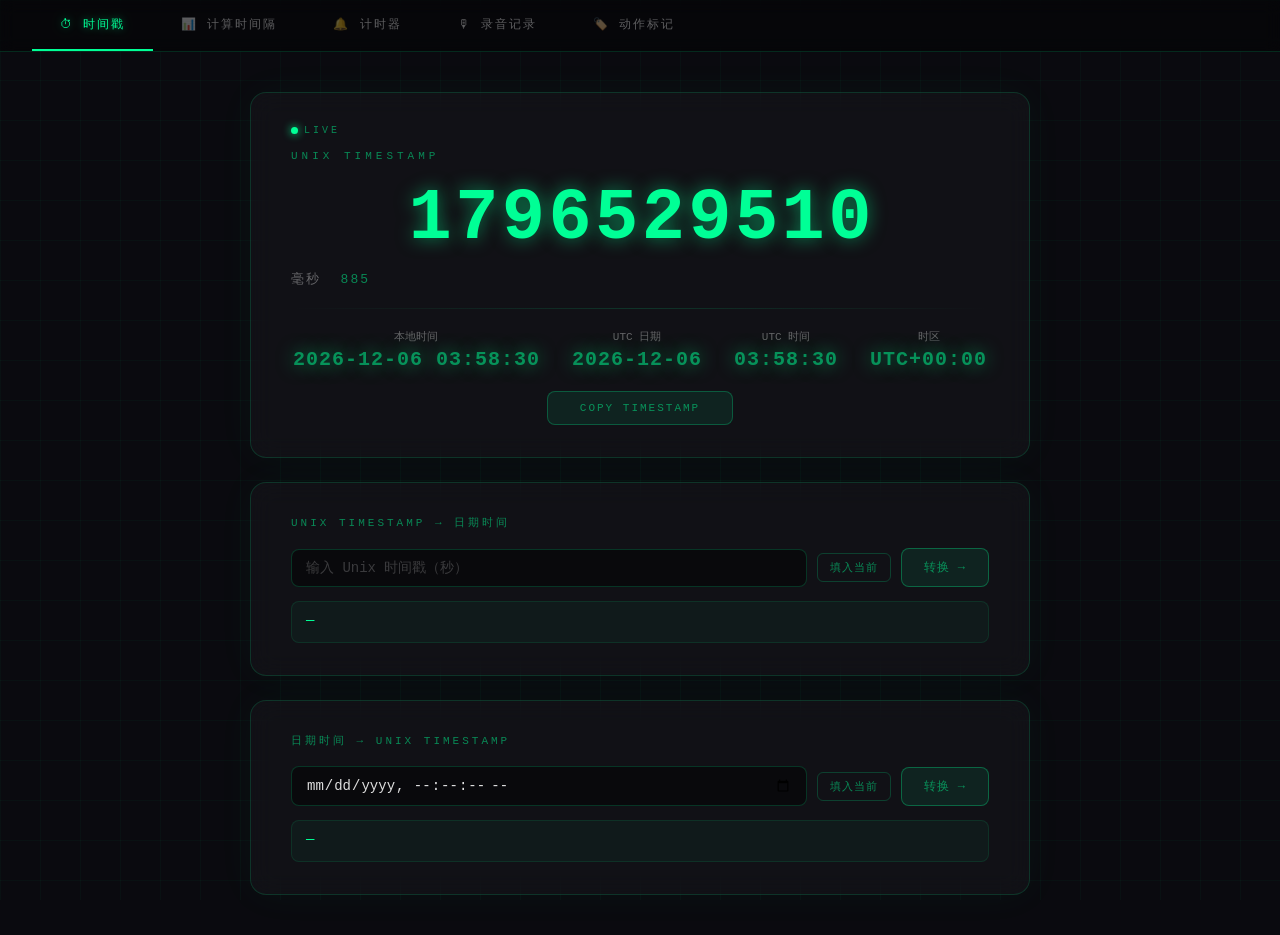
==== commit f6cc1960: "feat:新增自定义标记" ====
--- a/index.html
+++ b/index.html
@@ -13,6 +13,7 @@
   <button class="tab-btn" onclick="showPage(2, this)">📊  计算时间隔</button>
   <button class="tab-btn" onclick="showPage(3, this)">🔔  计时器</button>
   <button class="tab-btn" onclick="showPage(4, this)">🎙  录音记录</button>
+  <button class="tab-btn" onclick="showPage(5, this)">🏷️  动作标记</button>
 </nav>
 
 <!-- PAGE 1 -->
@@ -231,6 +232,67 @@
   </div>
 </div>
 
+<!-- PAGE 5 -->
+<div id="page5" class="page">
+
+  <div class="card mark5-card">
+    <div class="section-title mark5-title-row">
+      <span>🏷️  动作标记</span>
+      <span class="mark5-sync-badge" id="mark5-sync-badge">⟳ 加载中</span>
+    </div>
+
+    <!-- 主控制行：下拉选择 + 自定义输入 + 标记按钮 -->
+    <div class="mark5-main-row">
+      <div class="mark5-select-wrap">
+        <div class="mark5-field-label">选择动作</div>
+        <select class="inp mark5-sel" id="mark5-sel" onchange="mark5OnChange()"></select>
+      </div>
+      <div class="mark5-custom-wrap" id="mark5-custom-wrap">
+        <div class="mark5-field-label">自定义名称</div>
+        <div class="mark5-custom-inp-row">
+          <input class="inp" id="mark5-custom-inp" type="text" placeholder="输入动作名称" maxlength="20">
+          <button class="fill-now mark5-save-preset-btn" onclick="mark5SaveAsPreset()">保存预设</button>
+        </div>
+      </div>
+      <button class="mark5-do-btn" id="mark5-do-btn" onclick="mark5DoMark()">＋ 标记</button>
+    </div>
+
+    <!-- 快捷标记按钮区 -->
+    <div class="mark5-quick-label">快速标记（点击立即记录）</div>
+    <div class="mark5-quick-row" id="mark5-quick-row"></div>
+
+    <!-- 预设动作管理（可折叠） -->
+    <div class="mark5-preset-section">
+      <div class="mark5-preset-header" onclick="mark5TogglePresets()">
+        <span class="mark5-preset-toggle-title">管理预设动作</span>
+        <span class="mark5-preset-toggle-icon" id="mark5-preset-icon">▼</span>
+      </div>
+      <div class="mark5-preset-body" id="mark5-preset-body">
+        <div class="mark5-preset-add-row">
+          <input class="inp" id="mark5-new-preset-inp" type="text" placeholder="输入新预设名称" maxlength="20">
+          <button class="conv-btn" onclick="mark5AddPreset()">添加预设</button>
+        </div>
+        <div class="mark5-preset-tags" id="mark5-preset-tags"></div>
+      </div>
+    </div>
+  </div>
+
+  <div class="card mark5-card">
+    <div class="mark5-records-header">
+      <span class="mark5-records-title">标记记录</span>
+      <span class="mark5-records-count" id="mark5-count">0 个标记</span>
+      <button class="hist-clear-btn" onclick="mark5Clear()">清空</button>
+    </div>
+    <div class="mark5-records-list" id="mark5-records-list">
+      <div class="mark5-empty" id="mark5-empty">尚无标记 — 选择动作后点击标记</div>
+    </div>
+    <div style="text-align:center;margin-top:16px">
+      <button class="conv-btn" id="mark5-copy-btn" onclick="mark5CopyAll()">复制全部记录</button>
+    </div>
+  </div>
+
+</div>
+
 <script src="js/app.js"></script>
 </body>
 </html>
--- a/css/style.css
+++ b/css/style.css
@@ -0,0 +1,738 @@
+*, *::before, *::after { box-sizing: border-box; margin: 0; padding: 0; }
+
+:root {
+  --bg: #0a0a0f;
+  --card: rgba(255,255,255,.03);
+  --border: rgba(0,255,150,.15);
+  --green: #00ff96;
+  --green-dim: rgba(0,255,150,.5);
+  --green-faint: rgba(0,255,150,.08);
+  --text: #e0e0e0;
+  --dim: rgba(255,255,255,.35);
+  --err: #ff4d6d;
+  --warn: #ffab40;
+}
+
+body {
+  min-height: 100vh;
+  background: var(--bg);
+  font-family: 'Courier New', Courier, monospace;
+  color: var(--text);
+  overflow-x: hidden;
+}
+
+body::before {
+  content: '';
+  position: fixed; inset: 0; z-index: 0;
+  background-image:
+    linear-gradient(rgba(0,255,150,.03) 1px, transparent 1px),
+    linear-gradient(90deg, rgba(0,255,150,.03) 1px, transparent 1px);
+  background-size: 40px 40px;
+  animation: gridMove 20s linear infinite;
+  pointer-events: none;
+}
+@keyframes gridMove { to { transform: translateY(40px); } }
+
+/* ── Tab 导航 ── */
+.tab-nav {
+  position: relative; z-index: 10;
+  display: flex; gap: 0;
+  border-bottom: 1px solid var(--border);
+  padding: 0 32px;
+  background: rgba(0,0,0,.4);
+  backdrop-filter: blur(8px);
+}
+.tab-btn {
+  padding: 16px 28px;
+  border: none; border-bottom: 2px solid transparent;
+  background: transparent;
+  color: var(--dim);
+  font-family: inherit; font-size: 12px; letter-spacing: 2px;
+  cursor: pointer; transition: all .2s;
+}
+.tab-btn:hover { color: var(--text); }
+.tab-btn.active {
+  color: var(--green);
+  border-bottom-color: var(--green);
+  text-shadow: 0 0 10px var(--green-dim);
+}
+
+.page { display: none; position: relative; z-index: 1; }
+.page.active { display: block; }
+
+/* ══ PAGE 1 ══ */
+#page1 {
+  display: none;
+  flex-direction: column;
+  align-items: center;
+  padding: 40px 20px;
+  gap: 24px;
+}
+#page1.active { display: flex; }
+
+.card {
+  width: 100%; max-width: 780px;
+  background: var(--card);
+  border: 1px solid var(--border);
+  border-radius: 16px;
+  padding: 32px 40px;
+  backdrop-filter: blur(12px);
+  box-shadow: 0 0 40px rgba(0,255,150,.04);
+}
+
+.live-badge {
+  display: flex; align-items: center; gap: 6px;
+  font-size: 10px; letter-spacing: 3px; color: var(--green-dim);
+  margin-bottom: 14px;
+}
+.dot {
+  width: 7px; height: 7px; border-radius: 50%;
+  background: var(--green); box-shadow: 0 0 8px var(--green);
+  animation: pulse 1.4s ease-in-out infinite;
+}
+@keyframes pulse { 50% { opacity:.3; transform:scale(.7); } }
+
+.ts-label { font-size: 11px; letter-spacing: 4px; color: var(--green-dim); margin-bottom: 16px; }
+
+.ts-wrap { display: flex; align-items: baseline; justify-content: center; gap: 2px; margin-bottom: 10px; }
+.ts-digit {
+  display: inline-block;
+  font-size: clamp(36px, 7vw, 72px); font-weight: 700;
+  color: var(--green);
+  text-shadow: 0 0 18px var(--green-dim);
+  width: .62em; text-align: center;
+  transition: transform .08s ease, color .08s ease;
+}
+.ts-digit.flip { transform: translateY(-4px); color: #fff; }
+
+.ms-row { font-size: 13px; color: var(--dim); letter-spacing: 2px; margin-bottom: 20px; }
+.ms-val { color: var(--green-dim); }
+
+.divider {
+  width: 100%; height: 1px;
+  background: linear-gradient(90deg, transparent, var(--border), transparent);
+  margin: 20px 0;
+}
+
+.meta { display: flex; gap: 32px; justify-content: center; flex-wrap: wrap; }
+.meta-item { display: flex; flex-direction: column; align-items: center; gap: 4px; font-size: 11px; color: var(--dim); }
+
+.meta-item .val {
+  font-size: 20px; font-weight: 700;
+  color: var(--green-dim);
+  text-shadow: 0 0 18px var(--green-dim);
+  letter-spacing: 1px;
+  transition: all .3s ease;
+}
+.meta-item .val:hover {
+  color: var(--green);
+  text-shadow: 0 0 24px rgba(0,255,150,.9), 0 0 40px rgba(0,255,150,.5);
+  transform: scale(1.05);
+}
+
+.copy-btn {
+  margin-top: 20px;
+  padding: 10px 32px;
+  border: 1px solid rgba(0,255,150,.25); border-radius: 8px;
+  background: var(--green-faint); color: var(--green-dim);
+  font-family: inherit; font-size: 11px; letter-spacing: 2px;
+  cursor: pointer; transition: all .2s;
+}
+.copy-btn:hover { background: rgba(0,255,150,.14); color: var(--green); box-shadow: 0 0 14px rgba(0,255,150,.12); }
+.copy-btn.ok { color: rgba(255,255,255,.5); border-color: rgba(255,255,255,.2); }
+
+.conv-title { font-size: 11px; letter-spacing: 3px; color: var(--green-dim); margin-bottom: 18px; }
+
+.conv-row { display: flex; align-items: center; gap: 10px; flex-wrap: wrap; margin-bottom: 14px; }
+.conv-row:last-child { margin-bottom: 0; }
+
+.inp {
+  flex: 1; min-width: 160px;
+  background: rgba(0,0,0,.4); border: 1px solid rgba(0,255,150,.18);
+  border-radius: 8px; padding: 10px 14px;
+  color: var(--text); font-family: inherit; font-size: 14px;
+  outline: none; transition: border-color .2s;
+}
+.inp:focus { border-color: rgba(0,255,150,.5); box-shadow: 0 0 10px rgba(0,255,150,.08); }
+.inp::placeholder { color: rgba(255,255,255,.2); }
+
+.inp-sm { flex: none; }
+
+select.inp {
+  cursor: pointer;
+  appearance: none;
+  background-image: url("data:image/svg+xml,%3Csvg xmlns='http://www.w3.org/2000/svg' width='10' height='6'%3E%3Cpath d='M0 0l5 6 5-6z' fill='%2300ff96' opacity='.5'/%3E%3C/svg%3E");
+  background-repeat: no-repeat;
+  background-position: right 12px center;
+  padding-right: 30px;
+}
+
+.conv-btn {
+  padding: 10px 22px; border-radius: 8px;
+  border: 1px solid rgba(0,255,150,.3);
+  background: var(--green-faint); color: var(--green-dim);
+  font-family: inherit; font-size: 12px; letter-spacing: 1px;
+  cursor: pointer; transition: all .2s; white-space: nowrap;
+}
+.conv-btn:hover { background: rgba(0,255,150,.14); color: var(--green); }
+
+.conv-result {
+  flex: 1; min-width: 200px;
+  background: rgba(0,255,150,.04); border: 1px solid rgba(0,255,150,.1);
+  border-radius: 8px; padding: 10px 14px;
+  font-size: 14px; color: var(--green); letter-spacing: 1px;
+  min-height: 42px; word-break: break-all;
+}
+.conv-result.err { color: var(--err); border-color: rgba(255,77,109,.2); }
+
+.fill-now {
+  padding: 6px 12px; border-radius: 6px;
+  border: 1px solid rgba(0,255,150,.2);
+  background: transparent; color: var(--green-dim);
+  font-family: inherit; font-size: 11px; letter-spacing: 1px;
+  cursor: pointer; transition: all .2s; white-space: nowrap;
+}
+.fill-now:hover { color: var(--green); border-color: rgba(0,255,150,.4); }
+
+/* ══ PAGE 2 ══ */
+#page2 {
+  display: none;
+  flex-direction: row;
+  justify-content: center;
+  align-items: flex-start;
+  flex-wrap: wrap;
+  padding: 40px 20px;
+  gap: 24px;
+}
+#page2.active { display: flex; }
+
+.page2-main {
+  flex: 1 1 400px;
+  display: flex; flex-direction: column; gap: 24px;
+  min-width: 0;
+}
+
+.page2-sidebar {
+  flex: 0 0 300px;
+  position: sticky; top: 20px;
+}
+
+/* 历史记录面板 */
+.hist-panel {
+  background: var(--card);
+  border: 1px solid var(--border);
+  border-radius: 16px;
+  padding: 24px;
+  backdrop-filter: blur(12px);
+  box-shadow: 0 0 40px rgba(0,255,150,.04);
+}
+.hist-header {
+  display: flex; align-items: center; justify-content: space-between;
+  margin-bottom: 16px;
+}
+.hist-title { font-size: 11px; letter-spacing: 3px; color: var(--green-dim); }
+.hist-count {
+  font-size: 10px; letter-spacing: 1px; color: var(--dim);
+  background: rgba(0,255,150,.06); border: 1px solid rgba(0,255,150,.15);
+  border-radius: 20px; padding: 2px 10px;
+}
+.hist-clear-btn {
+  padding: 4px 12px; border-radius: 6px;
+  border: 1px solid rgba(255,255,255,.1); background: transparent;
+  color: var(--dim); font-family: inherit; font-size: 10px; letter-spacing: 1px;
+  cursor: pointer; transition: all .2s;
+}
+.hist-clear-btn:hover { color: var(--err); border-color: rgba(255,77,109,.3); }
+.hist-list {
+  display: flex; flex-direction: column; gap: 10px;
+  max-height: 560px; overflow-y: auto; padding-right: 4px;
+}
+.hist-list::-webkit-scrollbar { width: 4px; }
+.hist-list::-webkit-scrollbar-track { background: transparent; }
+.hist-list::-webkit-scrollbar-thumb { background: rgba(0,255,150,.2); border-radius: 2px; }
+.hist-empty {
+  text-align: center; padding: 40px 0;
+  font-size: 11px; color: rgba(255,255,255,.15); letter-spacing: 2px;
+}
+.hist-item {
+  background: rgba(0,0,0,.3); border: 1px solid rgba(255,255,255,.06);
+  border-left: 2px solid rgba(0,255,150,.35);
+  border-radius: 10px; padding: 12px 14px;
+  display: flex; flex-direction: column; gap: 7px;
+}
+.hist-item-num { font-size: 9px; letter-spacing: 2px; color: rgba(0,255,150,.3); margin-bottom: 2px; }
+.hist-row {
+  display: flex; justify-content: space-between; align-items: baseline; gap: 8px;
+}
+.hist-lbl { font-size: 9px; letter-spacing: 2px; color: var(--dim); white-space: nowrap; flex-shrink: 0; }
+.hist-val { font-size: 12px; color: var(--text); text-align: right; word-break: break-all; }
+.hist-val.hi { color: var(--green); font-weight: 600; }
+.hist-divider { height: 1px; background: rgba(255,255,255,.05); }
+
+.rec-area { display: flex; flex-direction: column; gap: 16px; }
+
+.rec-btn {
+  width: 100%; padding: 18px;
+  border-radius: 10px; border: 1px solid rgba(0,255,150,.3);
+  background: var(--green-faint);
+  color: var(--green); font-family: inherit; font-size: 14px; letter-spacing: 2px;
+  cursor: pointer; transition: all .25s;
+}
+.rec-btn:hover { background: rgba(0,255,150,.14); box-shadow: 0 0 20px rgba(0,255,150,.1); }
+.rec-btn.armed {
+  border-color: var(--warn); color: var(--warn);
+  background: rgba(255,171,64,.06);
+  animation: armPulse 1.2s ease-in-out infinite;
+}
+@keyframes armPulse { 50% { box-shadow: 0 0 20px rgba(255,171,64,.15); } }
+
+.rec-slots { display: grid; grid-template-columns: 1fr 1fr; gap: 12px; }
+.rec-slot {
+  background: rgba(0,0,0,.3); border: 1px solid rgba(255,255,255,.08);
+  border-radius: 10px; padding: 16px;
+  min-width: 0; overflow: hidden;
+}
+.rec-slot-label { font-size: 10px; letter-spacing: 3px; color: var(--dim); margin-bottom: 8px; }
+.rec-slot-ts {
+  font-size: clamp(13px, 2.6vw, 20px); color: var(--green); letter-spacing: 1px;
+  word-break: break-all; overflow-wrap: break-word;
+}
+.rec-slot-human { font-size: 11px; color: var(--dim); margin-top: 4px; word-break: break-all; }
+.rec-slot.set { border-color: rgba(0,255,150,.25); }
+
+.interval-display {
+  background: rgba(0,0,0,.4); border: 1px solid var(--border);
+  border-radius: 12px; padding: 24px; text-align: center;
+}
+.interval-label { font-size: 10px; letter-spacing: 3px; color: var(--dim); margin-bottom: 10px; }
+.interval-val { font-size: 42px; font-weight: 700; color: var(--green); text-shadow: 0 0 20px var(--green-dim); }
+.interval-unit { font-size: 13px; color: var(--dim); margin-top: 6px; letter-spacing: 1px; }
+.interval-breakdown { margin-top: 12px; font-size: 12px; color: var(--dim); letter-spacing: 1px; }
+
+.reset-btn {
+  padding: 9px 24px; border-radius: 8px;
+  border: 1px solid rgba(255,255,255,.12);
+  background: transparent; color: var(--dim);
+  font-family: inherit; font-size: 11px; letter-spacing: 2px;
+  cursor: pointer; transition: all .2s; margin-top: 8px;
+}
+.reset-btn:hover { color: var(--text); border-color: rgba(255,255,255,.25); }
+
+/* ── 传输速率计算 ── */
+.rate-grid {
+  display: flex;
+  flex-wrap: wrap;
+  justify-content: space-between;
+  gap: 16px;
+}
+.field-group {
+  display: flex; flex-direction: column; gap: 6px;
+  flex: 1 1 220px;
+  min-width: 0;
+}
+.field-label { font-size: 10px; letter-spacing: 3px; color: var(--dim); }
+
+.size-row { display: flex; flex-wrap: wrap; }
+.size-row .inp {
+  min-width: 80px;
+  border-radius: 8px 0 0 8px;
+  border-right: none;
+}
+.size-row .inp:focus { border-right: none; z-index: 1; }
+.size-row .inp-sm {
+  border-radius: 0 8px 8px 0;
+  border-left: 1px solid rgba(0,255,150,.18);
+  width: 80px;
+}
+
+.result-box {
+  width: 100%;
+  background: rgba(0,0,0,.4); border: 1px solid var(--border);
+  border-radius: 10px; padding: 20px 24px;
+  min-width: 0;
+}
+.result-grid { display: grid; grid-template-columns: repeat(auto-fit, minmax(130px, 1fr)); gap: 16px; margin-top: 12px; }
+.result-item { display: flex; flex-direction: column; gap: 4px; min-width: 0; }
+.result-item .r-label { font-size: 10px; letter-spacing: 2px; color: var(--dim); }
+.result-item .r-val { font-size: 18px; color: var(--green); letter-spacing: 1px; overflow-wrap: break-word; }
+
+.calc-btn {
+  width: 100%; padding: 14px;
+  border-radius: 10px; border: 1px solid rgba(0,255,150,.3);
+  background: var(--green-faint); color: var(--green);
+  font-family: inherit; font-size: 13px; letter-spacing: 2px;
+  cursor: pointer; transition: all .2s;
+}
+.calc-btn:hover { background: rgba(0,255,150,.14); box-shadow: 0 0 16px rgba(0,255,150,.1); }
+
+.section-title {
+  font-size: 11px; letter-spacing: 4px; color: var(--green-dim);
+  border-bottom: 1px solid var(--border); padding-bottom: 12px; margin-bottom: 20px;
+}
+
+/* ══ PAGE 3 — 自定义倒计时 ══ */
+#page3 {
+  display: none; flex-direction: column; align-items: center;
+  padding: 40px 20px; gap: 24px;
+}
+#page3.active { display: flex; }
+
+.timer-top-row {
+  width: 100%; max-width: 780px;
+  display: flex; align-items: center; justify-content: space-between; flex-wrap: wrap; gap: 12px;
+}
+.timer-count-label { font-size: 11px; color: var(--dim); letter-spacing: 2px; }
+.add-timer-btn {
+  padding: 10px 22px; border-radius: 10px; border: 1px solid rgba(0,255,150,.3);
+  background: var(--green-faint); color: var(--green);
+  font-family: inherit; font-size: 12px; letter-spacing: 2px;
+  cursor: pointer; transition: all .2s;
+}
+.add-timer-btn:hover { background: rgba(0,255,150,.14); box-shadow: 0 0 14px rgba(0,255,150,.1); }
+.add-timer-btn:disabled { opacity: .35; cursor: not-allowed; }
+
+.timer-block { display: flex; flex-direction: column; gap: 18px; }
+.timer-header { display: flex; align-items: center; justify-content: space-between; flex-wrap: wrap; gap: 10px; }
+
+.timer-name-inp {
+  background: transparent; border: none; border-bottom: 1px solid rgba(0,255,150,.2);
+  color: var(--green-dim); font-family: inherit; font-size: 11px; letter-spacing: 3px;
+  outline: none; width: 200px; padding: 2px 4px; transition: border-color .2s;
+}
+.timer-name-inp:focus { border-bottom-color: var(--green); color: var(--green); }
+.timer-name-inp::placeholder { color: rgba(255,255,255,.15); }
+
+.timer-del-btn {
+  padding: 5px 14px; border-radius: 6px;
+  border: 1px solid rgba(255,77,109,.2); background: transparent;
+  color: rgba(255,77,109,.5); font-family: inherit; font-size: 11px; letter-spacing: 1px;
+  cursor: pointer; transition: all .2s;
+}
+.timer-del-btn:hover { color: var(--err); border-color: rgba(255,77,109,.5); background: rgba(255,77,109,.06); }
+.timer-del-btn:disabled { opacity: .25; cursor: not-allowed; }
+
+.duration-row { display: flex; align-items: center; gap: 8px; flex-wrap: wrap; }
+.duration-label { font-size: 11px; letter-spacing: 2px; color: var(--dim); margin-right: 4px; }
+.duration-inp {
+  width: 62px; text-align: center;
+  background: rgba(0,0,0,.4); border: 1px solid rgba(0,255,150,.18);
+  border-radius: 8px; padding: 8px 6px;
+  color: var(--text); font-family: inherit; font-size: 15px;
+  outline: none; transition: border-color .2s;
+}
+.duration-inp:focus { border-color: rgba(0,255,150,.5); }
+.duration-inp:disabled { opacity: .4; cursor: not-allowed; }
+.duration-sep { color: var(--green-dim); font-size: 18px; font-weight: 700; line-height: 1; }
+.duration-unit { font-size: 10px; color: var(--dim); letter-spacing: 1px; }
+
+.countdown-display {
+  text-align: center; padding: 28px 0 20px;
+  background: rgba(0,0,0,.3); border: 1px solid var(--border); border-radius: 14px;
+}
+.countdown-display.ringing { border-color: var(--warn); animation: ringFlash .6s ease-in-out infinite; }
+@keyframes ringFlash { 0%,100% { box-shadow: none; } 50% { box-shadow: 0 0 30px rgba(255,171,64,.3); } }
+.countdown-num {
+  font-size: clamp(48px, 10vw, 88px); font-weight: 700;
+  color: var(--green); letter-spacing: 4px; text-shadow: 0 0 20px var(--green-dim); transition: color .3s;
+}
+.countdown-display.ringing .countdown-num { color: var(--warn); text-shadow: 0 0 20px rgba(255,171,64,.6); }
+.countdown-unit { font-size: 11px; letter-spacing: 4px; color: var(--dim); margin-top: 6px; }
+.countdown-sub  { font-size: 12px; color: var(--dim); margin-top: 10px; letter-spacing: 1px; }
+
+.timer-start-info {
+  background: rgba(0,0,0,.25); border: 1px solid rgba(255,255,255,.06);
+  border-radius: 10px; padding: 14px 18px;
+  font-size: 16px; color: #ffffff; letter-spacing: 1px;
+  display: flex; gap: 20px; flex-wrap: wrap;
+}
+.timer-start-info span { color: var(--green); font-weight: 600; }
+
+.timer-btn-row { display: flex; gap: 10px; }
+
+.timer-start-btn {
+  flex: 1; padding: 15px; border-radius: 10px; border: 1px solid rgba(0,255,150,.3);
+  background: var(--green-faint); color: var(--green);
+  font-family: inherit; font-size: 13px; letter-spacing: 2px; cursor: pointer; transition: all .25s;
+}
+.timer-start-btn:hover { background: rgba(0,255,150,.14); box-shadow: 0 0 18px rgba(0,255,150,.1); }
+.timer-start-btn.running { border-color: var(--warn); color: var(--warn); background: rgba(255,171,64,.06); }
+.timer-start-btn.running:hover { background: rgba(255,171,64,.12); }
+.timer-start-btn.done { border-color: var(--err); color: var(--err); background: rgba(255,77,109,.06); }
+
+.timer-reset-btn {
+  padding: 15px 22px; border-radius: 10px; border: 1px solid rgba(255,255,255,.1);
+  background: transparent; color: var(--dim);
+  font-family: inherit; font-size: 12px; letter-spacing: 1px; cursor: pointer; transition: all .2s;
+}
+.timer-reset-btn:hover { color: var(--text); border-color: rgba(255,255,255,.25); }
+
+.ring-msg { text-align: center; padding: 12px; font-size: 14px; letter-spacing: 2px; color: var(--warn); display: none; }
+.ring-msg.show { display: block; animation: ringFlash .8s ease-in-out infinite; }
+
+/* ══ PAGE 4 — 录音记录 ══ */
+#page4 {
+  display: none; flex-direction: column; align-items: center;
+  padding: 40px 20px; gap: 24px;
+}
+#page4.active { display: flex; }
+
+.rec4-card { width: 100%; max-width: 780px; }
+
+.rec4-status {
+  text-align: center; padding: 36px 20px 28px;
+  background: rgba(0,0,0,.3); border: 1px solid var(--border);
+  border-radius: 14px; margin-bottom: 18px;
+}
+.rec4-status.recording { border-color: var(--err); animation: recPulse 1.4s ease-in-out infinite; }
+.rec4-status.stopped   { border-color: rgba(0,255,150,.4); }
+@keyframes recPulse { 0%,100% { box-shadow: none; } 50% { box-shadow: 0 0 28px rgba(255,77,109,.25); } }
+
+.rec4-elapsed {
+  font-size: clamp(52px, 11vw, 96px); font-weight: 700;
+  color: var(--green); letter-spacing: 6px; text-shadow: 0 0 20px var(--green-dim); transition: color .3s;
+}
+.rec4-status.recording .rec4-elapsed { color: var(--err); text-shadow: 0 0 20px rgba(255,77,109,.6); }
+.rec4-elapsed-unit { font-size: 11px; letter-spacing: 4px; color: var(--dim); margin-top: 6px; }
+.rec4-state-label {
+  font-size: 12px; letter-spacing: 3px; color: var(--dim);
+  margin-top: 12px; display: flex; align-items: center; justify-content: center; gap: 6px;
+}
+.rec4-dot { width: 7px; height: 7px; border-radius: 50%; background: var(--dim); }
+.rec4-status.recording .rec4-dot { background: var(--err); box-shadow: 0 0 8px var(--err); animation: pulse 1s ease-in-out infinite; }
+
+.rec4-interval-row { display: flex; align-items: center; gap: 10px; flex-wrap: wrap; margin-bottom: 18px; }
+.rec4-interval-label { font-size: 11px; letter-spacing: 2px; color: var(--dim); white-space: nowrap; }
+.rec4-interval-inp {
+  width: 72px; text-align: center;
+  background: rgba(0,0,0,.4); border: 1px solid rgba(0,255,150,.18);
+  border-radius: 8px; padding: 9px 6px;
+  color: var(--text); font-family: inherit; font-size: 15px;
+  outline: none; transition: border-color .2s;
+}
+.rec4-interval-inp:focus { border-color: rgba(0,255,150,.5); }
+.rec4-interval-inp:disabled { opacity: .4; cursor: not-allowed; }
+.rec4-interval-unit-sel {
+  background: rgba(0,0,0,.4); border: 1px solid rgba(0,255,150,.18);
+  border-radius: 8px; padding: 9px 28px 9px 10px;
+  color: var(--text); font-family: inherit; font-size: 13px;
+  outline: none; cursor: pointer; transition: border-color .2s; appearance: none;
+  background-image: url("data:image/svg+xml,%3Csvg xmlns='http://www.w3.org/2000/svg' width='10' height='6'%3E%3Cpath d='M0 0l5 6 5-6z' fill='%2300ff96' opacity='.5'/%3E%3C/svg%3E");
+  background-repeat: no-repeat; background-position: right 10px center;
+}
+.rec4-interval-unit-sel:focus { border-color: rgba(0,255,150,.5); }
+.rec4-interval-unit-sel:disabled { opacity: .4; cursor: not-allowed; }
+.rec4-interval-hint { font-size: 11px; color: rgba(255,255,255,.2); letter-spacing: 1px; }
+
+.rec4-btn-row { display: flex; gap: 10px; }
+.rec4-start-btn {
+  flex: 1; padding: 16px; border-radius: 10px; border: 1px solid rgba(255,77,109,.4);
+  background: rgba(255,77,109,.06); color: var(--err);
+  font-family: inherit; font-size: 13px; letter-spacing: 2px; cursor: pointer; transition: all .25s;
+}
+.rec4-start-btn:hover { background: rgba(255,77,109,.12); box-shadow: 0 0 18px rgba(255,77,109,.1); }
+.rec4-start-btn.idle { border-color: rgba(0,255,150,.3); color: var(--green); background: var(--green-faint); }
+.rec4-start-btn.idle:hover { background: rgba(0,255,150,.14); box-shadow: 0 0 18px rgba(0,255,150,.1); }
+.rec4-mark-btn {
+  padding: 16px 22px; border-radius: 10px; border: 1px solid rgba(255,171,64,.3);
+  background: rgba(255,171,64,.06); color: var(--warn);
+  font-family: inherit; font-size: 12px; letter-spacing: 2px; cursor: pointer; transition: all .2s;
+}
+.rec4-mark-btn:hover { background: rgba(255,171,64,.12); }
+.rec4-mark-btn:disabled { opacity: .3; cursor: not-allowed; }
+
+.rec4-marks-header { display: flex; align-items: center; justify-content: space-between; margin-bottom: 12px; }
+.rec4-marks-title { font-size: 11px; letter-spacing: 3px; color: var(--green-dim); }
+.rec4-marks-count {
+  font-size: 11px; letter-spacing: 2px; color: var(--dim);
+  background: rgba(0,255,150,.06); border: 1px solid rgba(0,255,150,.15);
+  border-radius: 20px; padding: 3px 12px;
+}
+.rec4-marks-list { display: flex; flex-direction: column; gap: 8px; max-height: 220px; overflow-y: auto; padding-right: 4px; }
+.rec4-marks-list::-webkit-scrollbar { width: 4px; }
+.rec4-marks-list::-webkit-scrollbar-track { background: transparent; }
+.rec4-marks-list::-webkit-scrollbar-thumb { background: rgba(0,255,150,.2); border-radius: 2px; }
+.rec4-mark-item {
+  display: flex; align-items: center; gap: 14px;
+  background: rgba(0,0,0,.25); border: 1px solid rgba(255,255,255,.06);
+  border-radius: 8px; padding: 10px 14px; font-size: 13px;
+}
+.rec4-mark-item.auto { border-left: 2px solid rgba(255,171,64,.4); }
+.rec4-mark-item.manual { border-left: 2px solid rgba(0,255,150,.4); }
+.rec4-mark-idx { color: var(--dim); font-size: 11px; letter-spacing: 1px; min-width: 28px; }
+.rec4-mark-elapsed { color: var(--green); font-weight: 600; letter-spacing: 1px; min-width: 72px; }
+.rec4-mark-abs { color: var(--dim); font-size: 12px; }
+.rec4-mark-type { font-size: 10px; letter-spacing: 1px; margin-left: auto; padding: 2px 8px; border-radius: 10px; }
+.rec4-mark-item.auto  .rec4-mark-type { color: var(--warn); background: rgba(255,171,64,.08); }
+.rec4-mark-item.manual .rec4-mark-type { color: var(--green); background: rgba(0,255,150,.08); }
+.rec4-empty { text-align: center; padding: 24px; font-size: 12px; color: rgba(255,255,255,.15); letter-spacing: 2px; }
+
+.rec4-summary { background: rgba(0,0,0,.3); border: 1px solid rgba(0,255,150,.2); border-radius: 12px; padding: 20px 24px; display: none; }
+.rec4-summary.show { display: block; }
+.rec4-summary-title { font-size: 11px; letter-spacing: 3px; color: var(--green-dim); margin-bottom: 16px; }
+.rec4-summary-grid { display: grid; grid-template-columns: repeat(auto-fit, minmax(160px, 1fr)); gap: 14px; }
+.rec4-sum-item { display: flex; flex-direction: column; gap: 4px; }
+.rec4-sum-label { font-size: 10px; letter-spacing: 2px; color: var(--dim); }
+.rec4-sum-val { font-size: 17px; color: var(--green); letter-spacing: 1px; font-weight: 600; }
+.rec4-sum-val.big { font-size: 26px; }
+
+/* ══ PAGE 5 — 动作标记 ══ */
+#page5 {
+  display: none; flex-direction: column; align-items: center;
+  padding: 40px 20px; gap: 24px;
+}
+#page5.active { display: flex; }
+
+.mark5-card { width: 100%; max-width: 780px; }
+
+.mark5-title-row { display: flex; align-items: center; justify-content: space-between; }
+.mark5-sync-badge {
+  font-size: 10px; letter-spacing: 1px;
+  padding: 2px 10px; border-radius: 20px;
+  border: 1px solid rgba(255,255,255,.1); color: var(--dim);
+  transition: all .3s;
+}
+.mark5-sync-badge.ok  { color: var(--green);  border-color: rgba(0,255,150,.35); }
+.mark5-sync-badge.err { color: var(--warn);   border-color: rgba(255,171,64,.35); }
+
+/* 主控制行 */
+.mark5-main-row {
+  display: flex; align-items: flex-end; gap: 12px; flex-wrap: wrap;
+  margin-bottom: 24px;
+}
+
+.mark5-field-label {
+  font-size: 10px; letter-spacing: 2px; color: var(--dim);
+  margin-bottom: 6px;
+}
+
+.mark5-select-wrap {
+  display: flex; flex-direction: column; flex: 1 1 180px; min-width: 120px;
+}
+
+.mark5-custom-wrap {
+  display: none; flex-direction: column; flex: 1 1 200px; min-width: 140px;
+}
+
+.mark5-custom-inp-row {
+  display: flex; gap: 8px; align-items: stretch;
+}
+
+.mark5-save-preset-btn {
+  white-space: nowrap; flex-shrink: 0;
+  padding: 0 12px; height: auto; align-self: stretch;
+}
+
+.mark5-do-btn {
+  padding: 10px 24px; border-radius: 8px;
+  border: 1px solid rgba(0,255,150,.4);
+  background: var(--green-faint); color: var(--green);
+  font-family: inherit; font-size: 13px; letter-spacing: 2px;
+  cursor: pointer; transition: all .2s; white-space: nowrap;
+  align-self: flex-end;
+}
+.mark5-do-btn:hover { background: rgba(0,255,150,.14); box-shadow: 0 0 18px rgba(0,255,150,.12); }
+.mark5-do-btn.mark5-flash { background: rgba(0,255,150,.28); transform: scale(.97); }
+
+/* 快捷标记区 */
+.mark5-quick-label {
+  font-size: 10px; letter-spacing: 2px; color: var(--dim); margin-bottom: 10px;
+}
+.mark5-quick-row { display: flex; flex-wrap: wrap; gap: 8px; margin-bottom: 24px; }
+
+.mark5-quick-btn {
+  padding: 8px 20px; border-radius: 20px;
+  border: 1px solid rgba(0,255,150,.22);
+  background: rgba(0,255,150,.04); color: var(--green-dim);
+  font-family: inherit; font-size: 12px; letter-spacing: 1px;
+  cursor: pointer; transition: all .15s;
+}
+.mark5-quick-btn:hover {
+  background: rgba(0,255,150,.12); color: var(--green);
+  border-color: rgba(0,255,150,.5);
+  box-shadow: 0 0 12px rgba(0,255,150,.08);
+}
+.mark5-quick-btn.mark5-flash {
+  background: rgba(0,255,150,.25); color: var(--green); transform: scale(.94);
+}
+
+/* 预设管理 */
+.mark5-preset-section {
+  border-top: 1px solid rgba(0,255,150,.1); padding-top: 16px;
+}
+.mark5-preset-header {
+  display: flex; align-items: center; justify-content: space-between;
+  cursor: pointer; padding: 4px 0; user-select: none;
+}
+.mark5-preset-header:hover .mark5-preset-toggle-title { color: var(--text); }
+.mark5-preset-toggle-title { font-size: 11px; letter-spacing: 2px; color: var(--dim); transition: color .2s; }
+.mark5-preset-toggle-icon { font-size: 10px; color: var(--dim); }
+.mark5-preset-body { display: none; padding-top: 16px; }
+.mark5-preset-add-row { display: flex; gap: 10px; margin-bottom: 14px; }
+.mark5-preset-tags { display: flex; flex-wrap: wrap; gap: 8px; }
+.mark5-preset-tag {
+  display: flex; align-items: center; gap: 6px;
+  background: rgba(0,255,150,.05); border: 1px solid rgba(0,255,150,.18);
+  border-radius: 20px; padding: 4px 10px 4px 14px;
+  font-size: 12px; color: var(--green-dim);
+}
+.mark5-tag-del {
+  background: none; border: none; color: rgba(255,255,255,.2);
+  font-size: 15px; line-height: 1; cursor: pointer; padding: 0;
+  transition: color .15s;
+}
+.mark5-tag-del:hover { color: var(--err); }
+
+/* 标记记录区 */
+.mark5-records-header {
+  display: flex; align-items: center; gap: 10px; margin-bottom: 14px;
+}
+.mark5-records-title { font-size: 11px; letter-spacing: 3px; color: var(--green-dim); flex: 1; }
+.mark5-records-count {
+  font-size: 10px; letter-spacing: 1px; color: var(--dim);
+  background: rgba(0,255,150,.06); border: 1px solid rgba(0,255,150,.15);
+  border-radius: 20px; padding: 2px 10px;
+}
+
+.mark5-records-list {
+  display: flex; flex-direction: column; gap: 6px;
+  max-height: 340px; overflow-y: auto; padding-right: 4px;
+}
+.mark5-records-list::-webkit-scrollbar { width: 4px; }
+.mark5-records-list::-webkit-scrollbar-track { background: transparent; }
+.mark5-records-list::-webkit-scrollbar-thumb { background: rgba(0,255,150,.2); border-radius: 2px; }
+
+.mark5-empty {
+  text-align: center; padding: 32px;
+  font-size: 12px; color: rgba(255,255,255,.15); letter-spacing: 2px;
+}
+
+.mark5-record-item {
+  display: flex; align-items: center; gap: 12px;
+  background: rgba(0,0,0,.25); border: 1px solid rgba(255,255,255,.06);
+  border-left: 2px solid rgba(0,255,150,.35);
+  border-radius: 8px; padding: 10px 14px; font-size: 13px;
+}
+.mark5-rec-idx { color: var(--dim); font-size: 11px; letter-spacing: 1px; min-width: 28px; }
+.mark5-rec-action { color: var(--green); font-weight: 600; letter-spacing: 1px; flex: 1; }
+.mark5-rec-time { color: var(--text); font-size: 12px; letter-spacing: 1px; white-space: nowrap; }
+.mark5-rec-ms { color: var(--dim); font-size: 10px; }
+.mark5-rec-ts { color: var(--dim); font-size: 11px; letter-spacing: 1px; white-space: nowrap; }
+.mark5-rec-del {
+  background: none; border: none; color: rgba(255,255,255,.18);
+  font-size: 16px; line-height: 1; cursor: pointer; padding: 0 4px;
+  transition: color .15s; margin-left: 4px; flex-shrink: 0;
+}
+.mark5-rec-del:hover { color: var(--err); }
+
+/* ── 响应式 ── */
+@media (max-width: 800px) {
+  .page2-sidebar { flex: 1 1 100%; position: static; }
+  .hist-list { max-height: 300px; }
+}
+@media (max-width: 600px) {
+  .card { padding: 20px; }
+  .rec-slots { grid-template-columns: 1fr; }
+  .meta { gap: 16px; }
+  .rec4-summary-grid { grid-template-columns: 1fr 1fr; }
+  .field-group { flex: 1 1 100%; }
+}
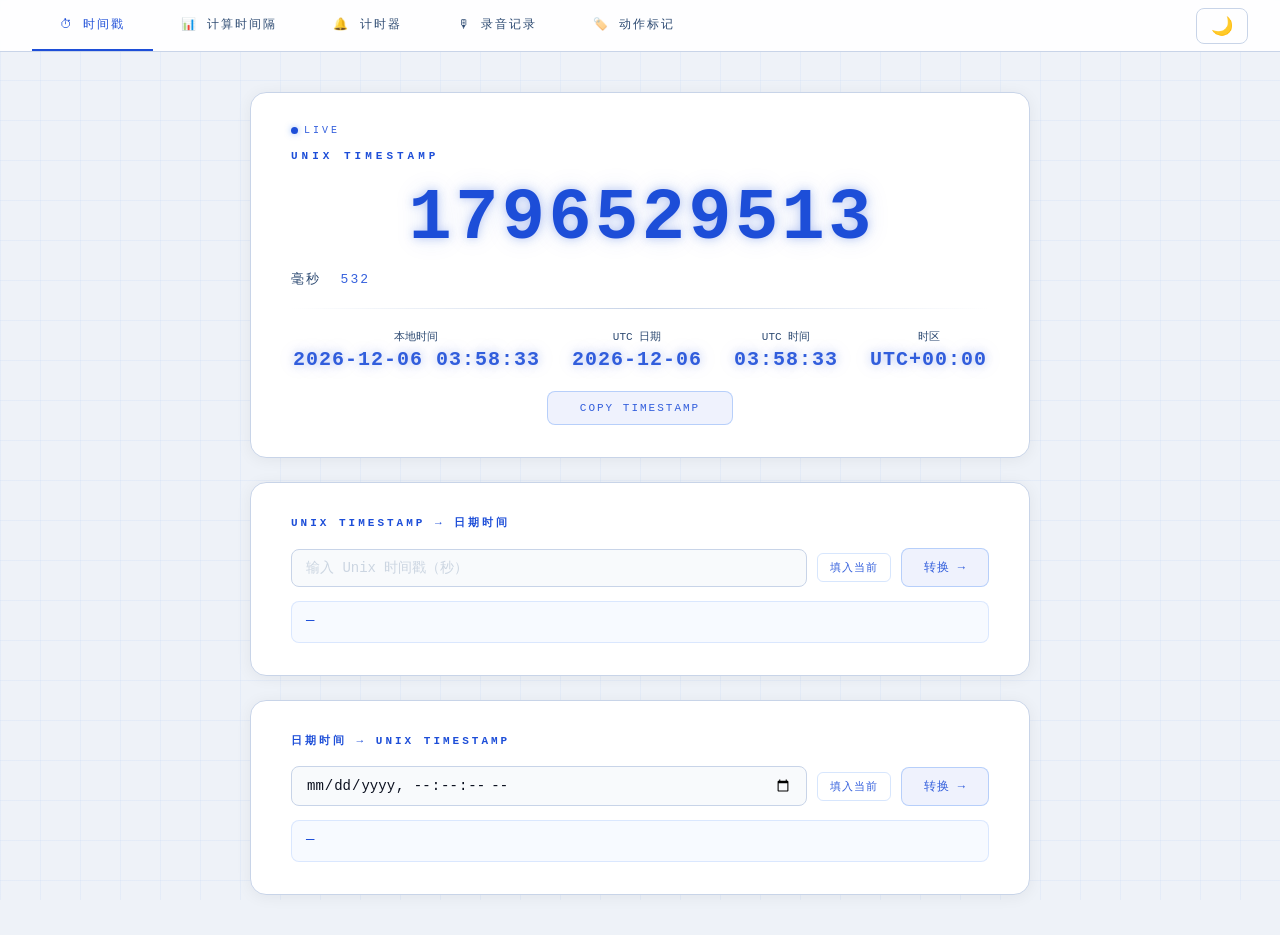
==== commit 7911e50b: "feat:新增用户切换升级" ====
--- a/index.html
+++ b/index.html
@@ -7,6 +7,7 @@
   <link rel="stylesheet" href="css/style.css">
 </head>
 <body>
+<script>if(localStorage.getItem('theme')==='dark')document.body.classList.add('dark');</script>
 
 <nav class="tab-nav">
   <button class="tab-btn active" onclick="showPage(1, this)">⏱  时间戳</button>
@@ -14,6 +15,7 @@
   <button class="tab-btn" onclick="showPage(3, this)">🔔  计时器</button>
   <button class="tab-btn" onclick="showPage(4, this)">🎙  录音记录</button>
   <button class="tab-btn" onclick="showPage(5, this)">🏷️  动作标记</button>
+  <button class="theme-toggle-btn" id="themeToggleBtn" onclick="toggleTheme()" title="切换主题">🌙</button>
 </nav>
 
 <!-- PAGE 1 -->
@@ -238,7 +240,6 @@
   <div class="card mark5-card">
     <div class="section-title mark5-title-row">
       <span>🏷️  动作标记</span>
-      <span class="mark5-sync-badge" id="mark5-sync-badge">⟳ 加载中</span>
     </div>
 
     <!-- 主控制行：下拉选择 + 自定义输入 + 标记按钮 -->
--- a/css/style.css
+++ b/css/style.css
@@ -1,16 +1,18 @@
 *, *::before, *::after { box-sizing: border-box; margin: 0; padding: 0; }
 
 :root {
-  --bg: #0a0a0f;
-  --card: rgba(255,255,255,.03);
-  --border: rgba(0,255,150,.15);
-  --green: #00ff96;
-  --green-dim: rgba(0,255,150,.5);
-  --green-faint: rgba(0,255,150,.08);
-  --text: #e0e0e0;
-  --dim: rgba(255,255,255,.35);
-  --err: #ff4d6d;
-  --warn: #ffab40;
+  --bg: #eef2f8;
+  --card: #ffffff;
+  --border: #c8d4e8;
+  --accent: #1d4ed8;
+  --accent-dim: rgba(29,78,216,.9);
+  --accent-faint: rgba(29,78,216,.07);
+  --text: #0a0f1e;
+  --dim: #2d4a72;
+  --err: #dc2626;
+  --warn: #d97706;
+  --glow: 0 0 10px rgba(29,78,216,.3), 0 0 24px rgba(29,78,216,.15);
+  --glow-strong: 0 0 14px rgba(29,78,216,.45), 0 0 32px rgba(29,78,216,.2);
 }
 
 body {
@@ -25,8 +27,8 @@
   content: '';
   position: fixed; inset: 0; z-index: 0;
   background-image:
-    linear-gradient(rgba(0,255,150,.03) 1px, transparent 1px),
-    linear-gradient(90deg, rgba(0,255,150,.03) 1px, transparent 1px);
+    linear-gradient(rgba(59,130,246,.05) 1px, transparent 1px),
+    linear-gradient(90deg, rgba(59,130,246,.05) 1px, transparent 1px);
   background-size: 40px 40px;
   animation: gridMove 20s linear infinite;
   pointer-events: none;
@@ -39,7 +41,7 @@
   display: flex; gap: 0;
   border-bottom: 1px solid var(--border);
   padding: 0 32px;
-  background: rgba(0,0,0,.4);
+  background: rgba(255,255,255,.92);
   backdrop-filter: blur(8px);
 }
 .tab-btn {
@@ -52,9 +54,8 @@
 }
 .tab-btn:hover { color: var(--text); }
 .tab-btn.active {
-  color: var(--green);
-  border-bottom-color: var(--green);
-  text-shadow: 0 0 10px var(--green-dim);
+  color: var(--accent);
+  border-bottom-color: var(--accent);
 }
 
 .page { display: none; position: relative; z-index: 1; }
@@ -76,37 +77,36 @@
   border: 1px solid var(--border);
   border-radius: 16px;
   padding: 32px 40px;
-  backdrop-filter: blur(12px);
-  box-shadow: 0 0 40px rgba(0,255,150,.04);
+  box-shadow: 0 2px 16px rgba(0,0,0,.06);
 }
 
 .live-badge {
   display: flex; align-items: center; gap: 6px;
-  font-size: 10px; letter-spacing: 3px; color: var(--green-dim);
+  font-size: 10px; letter-spacing: 3px; color: var(--accent-dim);
   margin-bottom: 14px;
 }
 .dot {
   width: 7px; height: 7px; border-radius: 50%;
-  background: var(--green); box-shadow: 0 0 8px var(--green);
+  background: var(--accent); box-shadow: 0 0 6px rgba(59,130,246,.5);
   animation: pulse 1.4s ease-in-out infinite;
 }
 @keyframes pulse { 50% { opacity:.3; transform:scale(.7); } }
 
-.ts-label { font-size: 11px; letter-spacing: 4px; color: var(--green-dim); margin-bottom: 16px; }
+.ts-label { font-size: 11px; letter-spacing: 4px; color: var(--accent); font-weight: 700; margin-bottom: 16px; }
 
 .ts-wrap { display: flex; align-items: baseline; justify-content: center; gap: 2px; margin-bottom: 10px; }
 .ts-digit {
   display: inline-block;
-  font-size: clamp(36px, 7vw, 72px); font-weight: 700;
-  color: var(--green);
-  text-shadow: 0 0 18px var(--green-dim);
+  font-size: clamp(36px, 7vw, 72px); font-weight: 800;
+  color: var(--accent);
+  text-shadow: var(--glow);
   width: .62em; text-align: center;
   transition: transform .08s ease, color .08s ease;
 }
-.ts-digit.flip { transform: translateY(-4px); color: #fff; }
+.ts-digit.flip { transform: translateY(-4px); color: #1e40af; text-shadow: var(--glow-strong); }
 
 .ms-row { font-size: 13px; color: var(--dim); letter-spacing: 2px; margin-bottom: 20px; }
-.ms-val { color: var(--green-dim); }
+.ms-val { color: var(--accent-dim); }
 
 .divider {
   width: 100%; height: 1px;
@@ -118,50 +118,50 @@
 .meta-item { display: flex; flex-direction: column; align-items: center; gap: 4px; font-size: 11px; color: var(--dim); }
 
 .meta-item .val {
-  font-size: 20px; font-weight: 700;
-  color: var(--green-dim);
-  text-shadow: 0 0 18px var(--green-dim);
+  font-size: 20px; font-weight: 800;
+  color: var(--accent-dim);
   letter-spacing: 1px;
+  text-shadow: var(--glow);
   transition: all .3s ease;
 }
 .meta-item .val:hover {
-  color: var(--green);
-  text-shadow: 0 0 24px rgba(0,255,150,.9), 0 0 40px rgba(0,255,150,.5);
+  color: var(--accent);
+  text-shadow: var(--glow-strong);
   transform: scale(1.05);
 }
 
 .copy-btn {
   margin-top: 20px;
   padding: 10px 32px;
-  border: 1px solid rgba(0,255,150,.25); border-radius: 8px;
-  background: var(--green-faint); color: var(--green-dim);
+  border: 1px solid rgba(59,130,246,.3); border-radius: 8px;
+  background: var(--accent-faint); color: var(--accent-dim);
   font-family: inherit; font-size: 11px; letter-spacing: 2px;
   cursor: pointer; transition: all .2s;
 }
-.copy-btn:hover { background: rgba(0,255,150,.14); color: var(--green); box-shadow: 0 0 14px rgba(0,255,150,.12); }
-.copy-btn.ok { color: rgba(255,255,255,.5); border-color: rgba(255,255,255,.2); }
-
-.conv-title { font-size: 11px; letter-spacing: 3px; color: var(--green-dim); margin-bottom: 18px; }
+.copy-btn:hover { background: rgba(59,130,246,.14); color: var(--accent); box-shadow: 0 2px 12px rgba(59,130,246,.15); }
+.copy-btn.ok { color: var(--dim); border-color: var(--border); }
+
+.conv-title { font-size: 11px; letter-spacing: 3px; color: var(--accent); font-weight: 700; margin-bottom: 18px; }
 
 .conv-row { display: flex; align-items: center; gap: 10px; flex-wrap: wrap; margin-bottom: 14px; }
 .conv-row:last-child { margin-bottom: 0; }
 
 .inp {
   flex: 1; min-width: 160px;
-  background: rgba(0,0,0,.4); border: 1px solid rgba(0,255,150,.18);
+  background: #f8fafc; border: 1px solid var(--border);
   border-radius: 8px; padding: 10px 14px;
   color: var(--text); font-family: inherit; font-size: 14px;
-  outline: none; transition: border-color .2s;
-}
-.inp:focus { border-color: rgba(0,255,150,.5); box-shadow: 0 0 10px rgba(0,255,150,.08); }
-.inp::placeholder { color: rgba(255,255,255,.2); }
+  outline: none; transition: border-color .2s, box-shadow .2s;
+}
+.inp:focus { border-color: rgba(59,130,246,.5); box-shadow: 0 0 0 3px rgba(59,130,246,.08); }
+.inp::placeholder { color: #cbd5e1; }
 
 .inp-sm { flex: none; }
 
 select.inp {
   cursor: pointer;
   appearance: none;
-  background-image: url("data:image/svg+xml,%3Csvg xmlns='http://www.w3.org/2000/svg' width='10' height='6'%3E%3Cpath d='M0 0l5 6 5-6z' fill='%2300ff96' opacity='.5'/%3E%3C/svg%3E");
+  background-image: url("data:image/svg+xml,%3Csvg xmlns='http://www.w3.org/2000/svg' width='10' height='6'%3E%3Cpath d='M0 0l5 6 5-6z' fill='%233b82f6' opacity='.6'/%3E%3C/svg%3E");
   background-repeat: no-repeat;
   background-position: right 12px center;
   padding-right: 30px;
@@ -169,30 +169,30 @@
 
 .conv-btn {
   padding: 10px 22px; border-radius: 8px;
-  border: 1px solid rgba(0,255,150,.3);
-  background: var(--green-faint); color: var(--green-dim);
+  border: 1px solid rgba(59,130,246,.3);
+  background: var(--accent-faint); color: var(--accent-dim);
   font-family: inherit; font-size: 12px; letter-spacing: 1px;
   cursor: pointer; transition: all .2s; white-space: nowrap;
 }
-.conv-btn:hover { background: rgba(0,255,150,.14); color: var(--green); }
+.conv-btn:hover { background: rgba(59,130,246,.14); color: var(--accent); }
 
 .conv-result {
   flex: 1; min-width: 200px;
-  background: rgba(0,255,150,.04); border: 1px solid rgba(0,255,150,.1);
+  background: rgba(59,130,246,.04); border: 1px solid rgba(59,130,246,.15);
   border-radius: 8px; padding: 10px 14px;
-  font-size: 14px; color: var(--green); letter-spacing: 1px;
+  font-size: 14px; color: var(--accent); letter-spacing: 1px;
   min-height: 42px; word-break: break-all;
 }
-.conv-result.err { color: var(--err); border-color: rgba(255,77,109,.2); }
+.conv-result.err { color: var(--err); border-color: rgba(239,68,68,.2); background: rgba(239,68,68,.04); }
 
 .fill-now {
   padding: 6px 12px; border-radius: 6px;
-  border: 1px solid rgba(0,255,150,.2);
-  background: transparent; color: var(--green-dim);
+  border: 1px solid rgba(59,130,246,.2);
+  background: transparent; color: var(--accent-dim);
   font-family: inherit; font-size: 11px; letter-spacing: 1px;
   cursor: pointer; transition: all .2s; white-space: nowrap;
 }
-.fill-now:hover { color: var(--green); border-color: rgba(0,255,150,.4); }
+.fill-now:hover { color: var(--accent); border-color: rgba(59,130,246,.4); }
 
 /* ══ PAGE 2 ══ */
 #page2 {
@@ -223,100 +223,99 @@
   border: 1px solid var(--border);
   border-radius: 16px;
   padding: 24px;
-  backdrop-filter: blur(12px);
-  box-shadow: 0 0 40px rgba(0,255,150,.04);
+  box-shadow: 0 2px 16px rgba(0,0,0,.06);
 }
 .hist-header {
   display: flex; align-items: center; justify-content: space-between;
   margin-bottom: 16px;
 }
-.hist-title { font-size: 11px; letter-spacing: 3px; color: var(--green-dim); }
+.hist-title { font-size: 11px; letter-spacing: 3px; color: var(--accent); font-weight: 700; }
 .hist-count {
   font-size: 10px; letter-spacing: 1px; color: var(--dim);
-  background: rgba(0,255,150,.06); border: 1px solid rgba(0,255,150,.15);
+  background: var(--accent-faint); border: 1px solid rgba(59,130,246,.2);
   border-radius: 20px; padding: 2px 10px;
 }
 .hist-clear-btn {
   padding: 4px 12px; border-radius: 6px;
-  border: 1px solid rgba(255,255,255,.1); background: transparent;
+  border: 1px solid var(--border); background: transparent;
   color: var(--dim); font-family: inherit; font-size: 10px; letter-spacing: 1px;
   cursor: pointer; transition: all .2s;
 }
-.hist-clear-btn:hover { color: var(--err); border-color: rgba(255,77,109,.3); }
+.hist-clear-btn:hover { color: var(--err); border-color: rgba(239,68,68,.3); }
 .hist-list {
   display: flex; flex-direction: column; gap: 10px;
   max-height: 560px; overflow-y: auto; padding-right: 4px;
 }
 .hist-list::-webkit-scrollbar { width: 4px; }
 .hist-list::-webkit-scrollbar-track { background: transparent; }
-.hist-list::-webkit-scrollbar-thumb { background: rgba(0,255,150,.2); border-radius: 2px; }
+.hist-list::-webkit-scrollbar-thumb { background: rgba(59,130,246,.2); border-radius: 2px; }
 .hist-empty {
   text-align: center; padding: 40px 0;
-  font-size: 11px; color: rgba(255,255,255,.15); letter-spacing: 2px;
+  font-size: 11px; color: #cbd5e1; letter-spacing: 2px;
 }
 .hist-item {
-  background: rgba(0,0,0,.3); border: 1px solid rgba(255,255,255,.06);
-  border-left: 2px solid rgba(0,255,150,.35);
+  background: #f8fafc; border: 1px solid var(--border);
+  border-left: 2px solid rgba(59,130,246,.4);
   border-radius: 10px; padding: 12px 14px;
   display: flex; flex-direction: column; gap: 7px;
 }
-.hist-item-num { font-size: 9px; letter-spacing: 2px; color: rgba(0,255,150,.3); margin-bottom: 2px; }
+.hist-item-num { font-size: 9px; letter-spacing: 2px; color: rgba(59,130,246,.4); margin-bottom: 2px; }
 .hist-row {
   display: flex; justify-content: space-between; align-items: baseline; gap: 8px;
 }
 .hist-lbl { font-size: 9px; letter-spacing: 2px; color: var(--dim); white-space: nowrap; flex-shrink: 0; }
 .hist-val { font-size: 12px; color: var(--text); text-align: right; word-break: break-all; }
-.hist-val.hi { color: var(--green); font-weight: 600; }
-.hist-divider { height: 1px; background: rgba(255,255,255,.05); }
+.hist-val.hi { color: var(--accent); font-weight: 600; }
+.hist-divider { height: 1px; background: var(--border); }
 
 .rec-area { display: flex; flex-direction: column; gap: 16px; }
 
 .rec-btn {
   width: 100%; padding: 18px;
-  border-radius: 10px; border: 1px solid rgba(0,255,150,.3);
-  background: var(--green-faint);
-  color: var(--green); font-family: inherit; font-size: 14px; letter-spacing: 2px;
+  border-radius: 10px; border: 1px solid rgba(59,130,246,.3);
+  background: var(--accent-faint);
+  color: var(--accent); font-family: inherit; font-size: 14px; letter-spacing: 2px;
   cursor: pointer; transition: all .25s;
 }
-.rec-btn:hover { background: rgba(0,255,150,.14); box-shadow: 0 0 20px rgba(0,255,150,.1); }
+.rec-btn:hover { background: rgba(59,130,246,.12); box-shadow: 0 2px 16px rgba(59,130,246,.12); }
 .rec-btn.armed {
   border-color: var(--warn); color: var(--warn);
-  background: rgba(255,171,64,.06);
+  background: rgba(245,158,11,.06);
   animation: armPulse 1.2s ease-in-out infinite;
 }
-@keyframes armPulse { 50% { box-shadow: 0 0 20px rgba(255,171,64,.15); } }
+@keyframes armPulse { 50% { box-shadow: 0 0 20px rgba(245,158,11,.15); } }
 
 .rec-slots { display: grid; grid-template-columns: 1fr 1fr; gap: 12px; }
 .rec-slot {
-  background: rgba(0,0,0,.3); border: 1px solid rgba(255,255,255,.08);
+  background: #f8fafc; border: 1px solid var(--border);
   border-radius: 10px; padding: 16px;
   min-width: 0; overflow: hidden;
 }
 .rec-slot-label { font-size: 10px; letter-spacing: 3px; color: var(--dim); margin-bottom: 8px; }
 .rec-slot-ts {
-  font-size: clamp(13px, 2.6vw, 20px); color: var(--green); letter-spacing: 1px;
+  font-size: clamp(13px, 2.6vw, 20px); color: var(--accent); letter-spacing: 1px;
   word-break: break-all; overflow-wrap: break-word;
 }
 .rec-slot-human { font-size: 11px; color: var(--dim); margin-top: 4px; word-break: break-all; }
-.rec-slot.set { border-color: rgba(0,255,150,.25); }
+.rec-slot.set { border-color: rgba(59,130,246,.3); }
 
 .interval-display {
-  background: rgba(0,0,0,.4); border: 1px solid var(--border);
+  background: #f8fafc; border: 1px solid var(--border);
   border-radius: 12px; padding: 24px; text-align: center;
 }
 .interval-label { font-size: 10px; letter-spacing: 3px; color: var(--dim); margin-bottom: 10px; }
-.interval-val { font-size: 42px; font-weight: 700; color: var(--green); text-shadow: 0 0 20px var(--green-dim); }
+.interval-val { font-size: 42px; font-weight: 800; color: var(--accent); text-shadow: var(--glow-strong); }
 .interval-unit { font-size: 13px; color: var(--dim); margin-top: 6px; letter-spacing: 1px; }
 .interval-breakdown { margin-top: 12px; font-size: 12px; color: var(--dim); letter-spacing: 1px; }
 
 .reset-btn {
   padding: 9px 24px; border-radius: 8px;
-  border: 1px solid rgba(255,255,255,.12);
+  border: 1px solid var(--border);
   background: transparent; color: var(--dim);
   font-family: inherit; font-size: 11px; letter-spacing: 2px;
   cursor: pointer; transition: all .2s; margin-top: 8px;
 }
-.reset-btn:hover { color: var(--text); border-color: rgba(255,255,255,.25); }
+.reset-btn:hover { color: var(--text); border-color: #94a3b8; }
 
 /* ── 传输速率计算 ── */
 .rate-grid {
@@ -341,32 +340,32 @@
 .size-row .inp:focus { border-right: none; z-index: 1; }
 .size-row .inp-sm {
   border-radius: 0 8px 8px 0;
-  border-left: 1px solid rgba(0,255,150,.18);
+  border-left: 1px solid var(--border);
   width: 80px;
 }
 
 .result-box {
   width: 100%;
-  background: rgba(0,0,0,.4); border: 1px solid var(--border);
+  background: #f8fafc; border: 1px solid var(--border);
   border-radius: 10px; padding: 20px 24px;
   min-width: 0;
 }
 .result-grid { display: grid; grid-template-columns: repeat(auto-fit, minmax(130px, 1fr)); gap: 16px; margin-top: 12px; }
 .result-item { display: flex; flex-direction: column; gap: 4px; min-width: 0; }
 .result-item .r-label { font-size: 10px; letter-spacing: 2px; color: var(--dim); }
-.result-item .r-val { font-size: 18px; color: var(--green); letter-spacing: 1px; overflow-wrap: break-word; }
+.result-item .r-val { font-size: 18px; color: var(--accent); font-weight: 700; letter-spacing: 1px; overflow-wrap: break-word; text-shadow: var(--glow); }
 
 .calc-btn {
   width: 100%; padding: 14px;
-  border-radius: 10px; border: 1px solid rgba(0,255,150,.3);
-  background: var(--green-faint); color: var(--green);
+  border-radius: 10px; border: 1px solid rgba(59,130,246,.3);
+  background: var(--accent-faint); color: var(--accent);
   font-family: inherit; font-size: 13px; letter-spacing: 2px;
   cursor: pointer; transition: all .2s;
 }
-.calc-btn:hover { background: rgba(0,255,150,.14); box-shadow: 0 0 16px rgba(0,255,150,.1); }
+.calc-btn:hover { background: rgba(59,130,246,.14); box-shadow: 0 2px 12px rgba(59,130,246,.12); }
 
 .section-title {
-  font-size: 11px; letter-spacing: 4px; color: var(--green-dim);
+  font-size: 11px; letter-spacing: 4px; color: var(--accent); font-weight: 700;
   border-bottom: 1px solid var(--border); padding-bottom: 12px; margin-bottom: 20px;
 }
 
@@ -383,88 +382,92 @@
 }
 .timer-count-label { font-size: 11px; color: var(--dim); letter-spacing: 2px; }
 .add-timer-btn {
-  padding: 10px 22px; border-radius: 10px; border: 1px solid rgba(0,255,150,.3);
-  background: var(--green-faint); color: var(--green);
+  padding: 10px 22px; border-radius: 10px; border: 1px solid rgba(59,130,246,.3);
+  background: var(--accent-faint); color: var(--accent);
   font-family: inherit; font-size: 12px; letter-spacing: 2px;
   cursor: pointer; transition: all .2s;
 }
-.add-timer-btn:hover { background: rgba(0,255,150,.14); box-shadow: 0 0 14px rgba(0,255,150,.1); }
+.add-timer-btn:hover { background: rgba(59,130,246,.14); box-shadow: 0 2px 12px rgba(59,130,246,.1); }
 .add-timer-btn:disabled { opacity: .35; cursor: not-allowed; }
 
 .timer-block { display: flex; flex-direction: column; gap: 18px; }
 .timer-header { display: flex; align-items: center; justify-content: space-between; flex-wrap: wrap; gap: 10px; }
 
 .timer-name-inp {
-  background: transparent; border: none; border-bottom: 1px solid rgba(0,255,150,.2);
-  color: var(--green-dim); font-family: inherit; font-size: 11px; letter-spacing: 3px;
+  background: transparent; border: none; border-bottom: 1px solid rgba(59,130,246,.2);
+  color: var(--accent-dim); font-family: inherit; font-size: 11px; letter-spacing: 3px;
   outline: none; width: 200px; padding: 2px 4px; transition: border-color .2s;
 }
-.timer-name-inp:focus { border-bottom-color: var(--green); color: var(--green); }
-.timer-name-inp::placeholder { color: rgba(255,255,255,.15); }
+.timer-name-inp:focus { border-bottom-color: var(--accent); color: var(--accent); }
+.timer-name-inp::placeholder { color: #cbd5e1; }
 
 .timer-del-btn {
   padding: 5px 14px; border-radius: 6px;
-  border: 1px solid rgba(255,77,109,.2); background: transparent;
-  color: rgba(255,77,109,.5); font-family: inherit; font-size: 11px; letter-spacing: 1px;
+  border: 1px solid rgba(239,68,68,.2); background: transparent;
+  color: rgba(239,68,68,.5); font-family: inherit; font-size: 11px; letter-spacing: 1px;
   cursor: pointer; transition: all .2s;
 }
-.timer-del-btn:hover { color: var(--err); border-color: rgba(255,77,109,.5); background: rgba(255,77,109,.06); }
+.timer-del-btn:hover { color: var(--err); border-color: rgba(239,68,68,.5); background: rgba(239,68,68,.06); }
 .timer-del-btn:disabled { opacity: .25; cursor: not-allowed; }
 
 .duration-row { display: flex; align-items: center; gap: 8px; flex-wrap: wrap; }
 .duration-label { font-size: 11px; letter-spacing: 2px; color: var(--dim); margin-right: 4px; }
 .duration-inp {
   width: 62px; text-align: center;
-  background: rgba(0,0,0,.4); border: 1px solid rgba(0,255,150,.18);
+  background: #f8fafc; border: 1px solid var(--border);
   border-radius: 8px; padding: 8px 6px;
   color: var(--text); font-family: inherit; font-size: 15px;
   outline: none; transition: border-color .2s;
 }
-.duration-inp:focus { border-color: rgba(0,255,150,.5); }
+.duration-inp:focus { border-color: rgba(59,130,246,.5); }
 .duration-inp:disabled { opacity: .4; cursor: not-allowed; }
-.duration-sep { color: var(--green-dim); font-size: 18px; font-weight: 700; line-height: 1; }
+.duration-sep { color: var(--accent-dim); font-size: 18px; font-weight: 700; line-height: 1; }
 .duration-unit { font-size: 10px; color: var(--dim); letter-spacing: 1px; }
 
 .countdown-display {
   text-align: center; padding: 28px 0 20px;
-  background: rgba(0,0,0,.3); border: 1px solid var(--border); border-radius: 14px;
+  background: #f8fafc; border: 1px solid var(--border); border-radius: 14px;
 }
 .countdown-display.ringing { border-color: var(--warn); animation: ringFlash .6s ease-in-out infinite; }
-@keyframes ringFlash { 0%,100% { box-shadow: none; } 50% { box-shadow: 0 0 30px rgba(255,171,64,.3); } }
+@keyframes ringFlash { 0%,100% { box-shadow: none; } 50% { box-shadow: 0 0 28px rgba(245,158,11,.2); } }
 .countdown-num {
-  font-size: clamp(48px, 10vw, 88px); font-weight: 700;
-  color: var(--green); letter-spacing: 4px; text-shadow: 0 0 20px var(--green-dim); transition: color .3s;
-}
-.countdown-display.ringing .countdown-num { color: var(--warn); text-shadow: 0 0 20px rgba(255,171,64,.6); }
+  font-size: clamp(48px, 10vw, 88px); font-weight: 800;
+  color: var(--accent); letter-spacing: 4px; transition: color .3s;
+  text-shadow: var(--glow-strong);
+}
+.countdown-display.ringing .countdown-num {
+  color: var(--warn);
+  text-shadow: 0 0 14px rgba(217,119,6,.45), 0 0 30px rgba(217,119,6,.2);
+}
 .countdown-unit { font-size: 11px; letter-spacing: 4px; color: var(--dim); margin-top: 6px; }
 .countdown-sub  { font-size: 12px; color: var(--dim); margin-top: 10px; letter-spacing: 1px; }
 
 .timer-start-info {
-  background: rgba(0,0,0,.25); border: 1px solid rgba(255,255,255,.06);
+  background: #f0f7ff; border: 1px solid rgba(59,130,246,.15);
   border-radius: 10px; padding: 14px 18px;
-  font-size: 16px; color: #ffffff; letter-spacing: 1px;
+  font-size: 16px; color: var(--text); letter-spacing: 1px;
   display: flex; gap: 20px; flex-wrap: wrap;
 }
-.timer-start-info span { color: var(--green); font-weight: 600; }
+.timer-start-info span { color: var(--accent); font-weight: 600; }
 
 .timer-btn-row { display: flex; gap: 10px; }
 
 .timer-start-btn {
-  flex: 1; padding: 15px; border-radius: 10px; border: 1px solid rgba(0,255,150,.3);
-  background: var(--green-faint); color: var(--green);
+  flex: 1; padding: 15px; border-radius: 10px; border: 1px solid rgba(59,130,246,.3);
+  background: var(--accent-faint); color: var(--accent);
   font-family: inherit; font-size: 13px; letter-spacing: 2px; cursor: pointer; transition: all .25s;
 }
-.timer-start-btn:hover { background: rgba(0,255,150,.14); box-shadow: 0 0 18px rgba(0,255,150,.1); }
-.timer-start-btn.running { border-color: var(--warn); color: var(--warn); background: rgba(255,171,64,.06); }
-.timer-start-btn.running:hover { background: rgba(255,171,64,.12); }
-.timer-start-btn.done { border-color: var(--err); color: var(--err); background: rgba(255,77,109,.06); }
+.timer-start-btn:hover { background: rgba(59,130,246,.14); box-shadow: 0 2px 14px rgba(59,130,246,.1); }
+.timer-start-btn.running { border-color: var(--warn); color: var(--warn); background: rgba(245,158,11,.06); }
+.timer-start-btn.running:hover { background: rgba(245,158,11,.12); }
+.timer-start-btn.done { border-color: var(--err); color: var(--err); background: rgba(239,68,68,.06); }
 
 .timer-reset-btn {
-  padding: 15px 22px; border-radius: 10px; border: 1px solid rgba(255,255,255,.1);
+  padding: 15px 22px; border-radius: 10px; border: 1px solid var(--border);
   background: transparent; color: var(--dim);
   font-family: inherit; font-size: 12px; letter-spacing: 1px; cursor: pointer; transition: all .2s;
 }
-.timer-reset-btn:hover { color: var(--text); border-color: rgba(255,255,255,.25); }
+.timer-reset-btn:hover { color: var(--text); border-color: #94a3b8; }
 
 .ring-msg { text-align: center; padding: 12px; font-size: 14px; letter-spacing: 2px; color: var(--warn); display: none; }
 .ring-msg.show { display: block; animation: ringFlash .8s ease-in-out infinite; }
@@ -480,100 +483,104 @@
 
 .rec4-status {
   text-align: center; padding: 36px 20px 28px;
-  background: rgba(0,0,0,.3); border: 1px solid var(--border);
+  background: #f8fafc; border: 1px solid var(--border);
   border-radius: 14px; margin-bottom: 18px;
 }
 .rec4-status.recording { border-color: var(--err); animation: recPulse 1.4s ease-in-out infinite; }
-.rec4-status.stopped   { border-color: rgba(0,255,150,.4); }
-@keyframes recPulse { 0%,100% { box-shadow: none; } 50% { box-shadow: 0 0 28px rgba(255,77,109,.25); } }
+.rec4-status.stopped   { border-color: rgba(59,130,246,.4); }
+@keyframes recPulse { 0%,100% { box-shadow: none; } 50% { box-shadow: 0 0 24px rgba(239,68,68,.15); } }
 
 .rec4-elapsed {
-  font-size: clamp(52px, 11vw, 96px); font-weight: 700;
-  color: var(--green); letter-spacing: 6px; text-shadow: 0 0 20px var(--green-dim); transition: color .3s;
-}
-.rec4-status.recording .rec4-elapsed { color: var(--err); text-shadow: 0 0 20px rgba(255,77,109,.6); }
+  font-size: clamp(52px, 11vw, 96px); font-weight: 800;
+  color: var(--accent); letter-spacing: 6px; transition: color .3s;
+  text-shadow: var(--glow-strong);
+}
+.rec4-status.recording .rec4-elapsed {
+  color: var(--err);
+  text-shadow: 0 0 14px rgba(220,38,38,.45), 0 0 30px rgba(220,38,38,.2);
+}
 .rec4-elapsed-unit { font-size: 11px; letter-spacing: 4px; color: var(--dim); margin-top: 6px; }
 .rec4-state-label {
   font-size: 12px; letter-spacing: 3px; color: var(--dim);
   margin-top: 12px; display: flex; align-items: center; justify-content: center; gap: 6px;
 }
 .rec4-dot { width: 7px; height: 7px; border-radius: 50%; background: var(--dim); }
-.rec4-status.recording .rec4-dot { background: var(--err); box-shadow: 0 0 8px var(--err); animation: pulse 1s ease-in-out infinite; }
+.rec4-status.recording .rec4-dot { background: var(--err); box-shadow: 0 0 6px rgba(239,68,68,.5); animation: pulse 1s ease-in-out infinite; }
 
 .rec4-interval-row { display: flex; align-items: center; gap: 10px; flex-wrap: wrap; margin-bottom: 18px; }
 .rec4-interval-label { font-size: 11px; letter-spacing: 2px; color: var(--dim); white-space: nowrap; }
 .rec4-interval-inp {
   width: 72px; text-align: center;
-  background: rgba(0,0,0,.4); border: 1px solid rgba(0,255,150,.18);
+  background: #f8fafc; border: 1px solid var(--border);
   border-radius: 8px; padding: 9px 6px;
   color: var(--text); font-family: inherit; font-size: 15px;
   outline: none; transition: border-color .2s;
 }
-.rec4-interval-inp:focus { border-color: rgba(0,255,150,.5); }
+.rec4-interval-inp:focus { border-color: rgba(59,130,246,.5); }
 .rec4-interval-inp:disabled { opacity: .4; cursor: not-allowed; }
 .rec4-interval-unit-sel {
-  background: rgba(0,0,0,.4); border: 1px solid rgba(0,255,150,.18);
+  background: #f8fafc; border: 1px solid var(--border);
   border-radius: 8px; padding: 9px 28px 9px 10px;
   color: var(--text); font-family: inherit; font-size: 13px;
   outline: none; cursor: pointer; transition: border-color .2s; appearance: none;
-  background-image: url("data:image/svg+xml,%3Csvg xmlns='http://www.w3.org/2000/svg' width='10' height='6'%3E%3Cpath d='M0 0l5 6 5-6z' fill='%2300ff96' opacity='.5'/%3E%3C/svg%3E");
+  background-image: url("data:image/svg+xml,%3Csvg xmlns='http://www.w3.org/2000/svg' width='10' height='6'%3E%3Cpath d='M0 0l5 6 5-6z' fill='%233b82f6' opacity='.6'/%3E%3C/svg%3E");
   background-repeat: no-repeat; background-position: right 10px center;
 }
-.rec4-interval-unit-sel:focus { border-color: rgba(0,255,150,.5); }
+.rec4-interval-unit-sel:focus { border-color: rgba(59,130,246,.5); }
 .rec4-interval-unit-sel:disabled { opacity: .4; cursor: not-allowed; }
-.rec4-interval-hint { font-size: 11px; color: rgba(255,255,255,.2); letter-spacing: 1px; }
+.rec4-interval-hint { font-size: 11px; color: #cbd5e1; letter-spacing: 1px; }
 
 .rec4-btn-row { display: flex; gap: 10px; }
 .rec4-start-btn {
-  flex: 1; padding: 16px; border-radius: 10px; border: 1px solid rgba(255,77,109,.4);
-  background: rgba(255,77,109,.06); color: var(--err);
+  flex: 1; padding: 16px; border-radius: 10px; border: 1px solid rgba(239,68,68,.4);
+  background: rgba(239,68,68,.05); color: var(--err);
   font-family: inherit; font-size: 13px; letter-spacing: 2px; cursor: pointer; transition: all .25s;
 }
-.rec4-start-btn:hover { background: rgba(255,77,109,.12); box-shadow: 0 0 18px rgba(255,77,109,.1); }
-.rec4-start-btn.idle { border-color: rgba(0,255,150,.3); color: var(--green); background: var(--green-faint); }
-.rec4-start-btn.idle:hover { background: rgba(0,255,150,.14); box-shadow: 0 0 18px rgba(0,255,150,.1); }
+.rec4-start-btn:hover { background: rgba(239,68,68,.1); box-shadow: 0 2px 14px rgba(239,68,68,.1); }
+.rec4-start-btn.idle { border-color: rgba(59,130,246,.3); color: var(--accent); background: var(--accent-faint); }
+.rec4-start-btn.idle:hover { background: rgba(59,130,246,.12); box-shadow: 0 2px 14px rgba(59,130,246,.1); }
 .rec4-mark-btn {
-  padding: 16px 22px; border-radius: 10px; border: 1px solid rgba(255,171,64,.3);
-  background: rgba(255,171,64,.06); color: var(--warn);
+  padding: 16px 22px; border-radius: 10px; border: 1px solid rgba(245,158,11,.4);
+  background: rgba(245,158,11,.06); color: var(--warn);
   font-family: inherit; font-size: 12px; letter-spacing: 2px; cursor: pointer; transition: all .2s;
 }
-.rec4-mark-btn:hover { background: rgba(255,171,64,.12); }
+.rec4-mark-btn:hover { background: rgba(245,158,11,.12); }
 .rec4-mark-btn:disabled { opacity: .3; cursor: not-allowed; }
 
 .rec4-marks-header { display: flex; align-items: center; justify-content: space-between; margin-bottom: 12px; }
-.rec4-marks-title { font-size: 11px; letter-spacing: 3px; color: var(--green-dim); }
+.rec4-marks-title { font-size: 11px; letter-spacing: 3px; color: var(--accent); font-weight: 700; }
 .rec4-marks-count {
   font-size: 11px; letter-spacing: 2px; color: var(--dim);
-  background: rgba(0,255,150,.06); border: 1px solid rgba(0,255,150,.15);
+  background: var(--accent-faint); border: 1px solid rgba(59,130,246,.2);
   border-radius: 20px; padding: 3px 12px;
 }
 .rec4-marks-list { display: flex; flex-direction: column; gap: 8px; max-height: 220px; overflow-y: auto; padding-right: 4px; }
 .rec4-marks-list::-webkit-scrollbar { width: 4px; }
 .rec4-marks-list::-webkit-scrollbar-track { background: transparent; }
-.rec4-marks-list::-webkit-scrollbar-thumb { background: rgba(0,255,150,.2); border-radius: 2px; }
+.rec4-marks-list::-webkit-scrollbar-thumb { background: rgba(59,130,246,.2); border-radius: 2px; }
 .rec4-mark-item {
   display: flex; align-items: center; gap: 14px;
-  background: rgba(0,0,0,.25); border: 1px solid rgba(255,255,255,.06);
+  background: #f8fafc; border: 1px solid var(--border);
   border-radius: 8px; padding: 10px 14px; font-size: 13px;
 }
-.rec4-mark-item.auto { border-left: 2px solid rgba(255,171,64,.4); }
-.rec4-mark-item.manual { border-left: 2px solid rgba(0,255,150,.4); }
+.rec4-mark-item.auto   { border-left: 2px solid rgba(245,158,11,.5); }
+.rec4-mark-item.manual { border-left: 2px solid rgba(59,130,246,.5); }
 .rec4-mark-idx { color: var(--dim); font-size: 11px; letter-spacing: 1px; min-width: 28px; }
-.rec4-mark-elapsed { color: var(--green); font-weight: 600; letter-spacing: 1px; min-width: 72px; }
+.rec4-mark-elapsed { color: var(--accent); font-weight: 700; letter-spacing: 1px; min-width: 72px; text-shadow: var(--glow); }
 .rec4-mark-abs { color: var(--dim); font-size: 12px; }
 .rec4-mark-type { font-size: 10px; letter-spacing: 1px; margin-left: auto; padding: 2px 8px; border-radius: 10px; }
-.rec4-mark-item.auto  .rec4-mark-type { color: var(--warn); background: rgba(255,171,64,.08); }
-.rec4-mark-item.manual .rec4-mark-type { color: var(--green); background: rgba(0,255,150,.08); }
-.rec4-empty { text-align: center; padding: 24px; font-size: 12px; color: rgba(255,255,255,.15); letter-spacing: 2px; }
-
-.rec4-summary { background: rgba(0,0,0,.3); border: 1px solid rgba(0,255,150,.2); border-radius: 12px; padding: 20px 24px; display: none; }
+.rec4-mark-item.auto   .rec4-mark-type { color: var(--warn); background: rgba(245,158,11,.1); }
+.rec4-mark-item.manual .rec4-mark-type { color: var(--accent); background: rgba(59,130,246,.08); }
+.rec4-empty { text-align: center; padding: 24px; font-size: 12px; color: #cbd5e1; letter-spacing: 2px; }
+
+.rec4-summary { background: #f0f7ff; border: 1px solid rgba(59,130,246,.2); border-radius: 12px; padding: 20px 24px; display: none; }
 .rec4-summary.show { display: block; }
-.rec4-summary-title { font-size: 11px; letter-spacing: 3px; color: var(--green-dim); margin-bottom: 16px; }
+.rec4-summary-title { font-size: 11px; letter-spacing: 3px; color: var(--accent); font-weight: 700; margin-bottom: 16px; }
 .rec4-summary-grid { display: grid; grid-template-columns: repeat(auto-fit, minmax(160px, 1fr)); gap: 14px; }
 .rec4-sum-item { display: flex; flex-direction: column; gap: 4px; }
 .rec4-sum-label { font-size: 10px; letter-spacing: 2px; color: var(--dim); }
-.rec4-sum-val { font-size: 17px; color: var(--green); letter-spacing: 1px; font-weight: 600; }
-.rec4-sum-val.big { font-size: 26px; }
+.rec4-sum-val { font-size: 17px; color: var(--accent); letter-spacing: 1px; font-weight: 700; text-shadow: var(--glow); }
+.rec4-sum-val.big { font-size: 26px; text-shadow: var(--glow-strong); }
 
 /* ══ PAGE 5 — 动作标记 ══ */
 #page5 {
@@ -588,77 +595,51 @@
 .mark5-sync-badge {
   font-size: 10px; letter-spacing: 1px;
   padding: 2px 10px; border-radius: 20px;
-  border: 1px solid rgba(255,255,255,.1); color: var(--dim);
+  border: 1px solid var(--border); color: var(--dim);
   transition: all .3s;
 }
-.mark5-sync-badge.ok  { color: var(--green);  border-color: rgba(0,255,150,.35); }
-.mark5-sync-badge.err { color: var(--warn);   border-color: rgba(255,171,64,.35); }
+.mark5-sync-badge.ok  { color: var(--accent); border-color: rgba(59,130,246,.4); }
+.mark5-sync-badge.err { color: var(--warn);   border-color: rgba(245,158,11,.4); }
 
 /* 主控制行 */
 .mark5-main-row {
   display: flex; align-items: flex-end; gap: 12px; flex-wrap: wrap;
   margin-bottom: 24px;
 }
-
-.mark5-field-label {
-  font-size: 10px; letter-spacing: 2px; color: var(--dim);
-  margin-bottom: 6px;
-}
-
-.mark5-select-wrap {
-  display: flex; flex-direction: column; flex: 1 1 180px; min-width: 120px;
-}
-
-.mark5-custom-wrap {
-  display: none; flex-direction: column; flex: 1 1 200px; min-width: 140px;
-}
-
-.mark5-custom-inp-row {
-  display: flex; gap: 8px; align-items: stretch;
-}
-
-.mark5-save-preset-btn {
-  white-space: nowrap; flex-shrink: 0;
-  padding: 0 12px; height: auto; align-self: stretch;
-}
+.mark5-field-label { font-size: 10px; letter-spacing: 2px; color: var(--dim); margin-bottom: 6px; }
+.mark5-select-wrap { display: flex; flex-direction: column; flex: 1 1 180px; min-width: 120px; }
+.mark5-custom-wrap { display: none; flex-direction: column; flex: 1 1 200px; min-width: 140px; }
+.mark5-custom-inp-row { display: flex; gap: 8px; align-items: stretch; }
+.mark5-save-preset-btn { white-space: nowrap; flex-shrink: 0; padding: 0 12px; height: auto; align-self: stretch; }
 
 .mark5-do-btn {
   padding: 10px 24px; border-radius: 8px;
-  border: 1px solid rgba(0,255,150,.4);
-  background: var(--green-faint); color: var(--green);
+  border: 1px solid rgba(59,130,246,.4);
+  background: var(--accent-faint); color: var(--accent);
   font-family: inherit; font-size: 13px; letter-spacing: 2px;
-  cursor: pointer; transition: all .2s; white-space: nowrap;
-  align-self: flex-end;
-}
-.mark5-do-btn:hover { background: rgba(0,255,150,.14); box-shadow: 0 0 18px rgba(0,255,150,.12); }
-.mark5-do-btn.mark5-flash { background: rgba(0,255,150,.28); transform: scale(.97); }
+  cursor: pointer; transition: all .2s; white-space: nowrap; align-self: flex-end;
+}
+.mark5-do-btn:hover { background: rgba(59,130,246,.14); box-shadow: 0 2px 14px rgba(59,130,246,.12); }
+.mark5-do-btn.mark5-flash { background: rgba(59,130,246,.25); transform: scale(.97); }
 
 /* 快捷标记区 */
-.mark5-quick-label {
-  font-size: 10px; letter-spacing: 2px; color: var(--dim); margin-bottom: 10px;
-}
+.mark5-quick-label { font-size: 10px; letter-spacing: 2px; color: var(--dim); margin-bottom: 10px; }
 .mark5-quick-row { display: flex; flex-wrap: wrap; gap: 8px; margin-bottom: 24px; }
-
 .mark5-quick-btn {
   padding: 8px 20px; border-radius: 20px;
-  border: 1px solid rgba(0,255,150,.22);
-  background: rgba(0,255,150,.04); color: var(--green-dim);
+  border: 1px solid rgba(59,130,246,.22);
+  background: rgba(59,130,246,.04); color: var(--accent-dim);
   font-family: inherit; font-size: 12px; letter-spacing: 1px;
   cursor: pointer; transition: all .15s;
 }
 .mark5-quick-btn:hover {
-  background: rgba(0,255,150,.12); color: var(--green);
-  border-color: rgba(0,255,150,.5);
-  box-shadow: 0 0 12px rgba(0,255,150,.08);
-}
-.mark5-quick-btn.mark5-flash {
-  background: rgba(0,255,150,.25); color: var(--green); transform: scale(.94);
-}
+  background: rgba(59,130,246,.12); color: var(--accent);
+  border-color: rgba(59,130,246,.5); box-shadow: 0 2px 10px rgba(59,130,246,.1);
+}
+.mark5-quick-btn.mark5-flash { background: rgba(59,130,246,.22); color: var(--accent); transform: scale(.94); }
 
 /* 预设管理 */
-.mark5-preset-section {
-  border-top: 1px solid rgba(0,255,150,.1); padding-top: 16px;
-}
+.mark5-preset-section { border-top: 1px solid var(--border); padding-top: 16px; }
 .mark5-preset-header {
   display: flex; align-items: center; justify-content: space-between;
   cursor: pointer; padding: 4px 0; user-select: none;
@@ -671,54 +652,45 @@
 .mark5-preset-tags { display: flex; flex-wrap: wrap; gap: 8px; }
 .mark5-preset-tag {
   display: flex; align-items: center; gap: 6px;
-  background: rgba(0,255,150,.05); border: 1px solid rgba(0,255,150,.18);
+  background: var(--accent-faint); border: 1px solid rgba(59,130,246,.2);
   border-radius: 20px; padding: 4px 10px 4px 14px;
-  font-size: 12px; color: var(--green-dim);
+  font-size: 12px; color: var(--accent-dim);
 }
 .mark5-tag-del {
-  background: none; border: none; color: rgba(255,255,255,.2);
-  font-size: 15px; line-height: 1; cursor: pointer; padding: 0;
-  transition: color .15s;
+  background: none; border: none; color: #cbd5e1;
+  font-size: 15px; line-height: 1; cursor: pointer; padding: 0; transition: color .15s;
 }
 .mark5-tag-del:hover { color: var(--err); }
 
 /* 标记记录区 */
-.mark5-records-header {
-  display: flex; align-items: center; gap: 10px; margin-bottom: 14px;
-}
-.mark5-records-title { font-size: 11px; letter-spacing: 3px; color: var(--green-dim); flex: 1; }
+.mark5-records-header { display: flex; align-items: center; gap: 10px; margin-bottom: 14px; }
+.mark5-records-title { font-size: 11px; letter-spacing: 3px; color: var(--accent); font-weight: 700; flex: 1; }
 .mark5-records-count {
   font-size: 10px; letter-spacing: 1px; color: var(--dim);
-  background: rgba(0,255,150,.06); border: 1px solid rgba(0,255,150,.15);
+  background: var(--accent-faint); border: 1px solid rgba(59,130,246,.2);
   border-radius: 20px; padding: 2px 10px;
 }
-
 .mark5-records-list {
   display: flex; flex-direction: column; gap: 6px;
   max-height: 340px; overflow-y: auto; padding-right: 4px;
 }
 .mark5-records-list::-webkit-scrollbar { width: 4px; }
 .mark5-records-list::-webkit-scrollbar-track { background: transparent; }
-.mark5-records-list::-webkit-scrollbar-thumb { background: rgba(0,255,150,.2); border-radius: 2px; }
-
-.mark5-empty {
-  text-align: center; padding: 32px;
-  font-size: 12px; color: rgba(255,255,255,.15); letter-spacing: 2px;
-}
-
+.mark5-records-list::-webkit-scrollbar-thumb { background: rgba(59,130,246,.2); border-radius: 2px; }
+.mark5-empty { text-align: center; padding: 32px; font-size: 12px; color: #cbd5e1; letter-spacing: 2px; }
 .mark5-record-item {
   display: flex; align-items: center; gap: 12px;
-  background: rgba(0,0,0,.25); border: 1px solid rgba(255,255,255,.06);
-  border-left: 2px solid rgba(0,255,150,.35);
+  background: #f8fafc; border: 1px solid var(--border);
+  border-left: 2px solid rgba(59,130,246,.4);
   border-radius: 8px; padding: 10px 14px; font-size: 13px;
 }
 .mark5-rec-idx { color: var(--dim); font-size: 11px; letter-spacing: 1px; min-width: 28px; }
-.mark5-rec-action { color: var(--green); font-weight: 600; letter-spacing: 1px; flex: 1; }
+.mark5-rec-action { color: var(--accent); font-weight: 700; letter-spacing: 1px; flex: 1; text-shadow: var(--glow); }
 .mark5-rec-time { color: var(--text); font-size: 12px; letter-spacing: 1px; white-space: nowrap; }
 .mark5-rec-ms { color: var(--dim); font-size: 10px; }
 .mark5-rec-ts { color: var(--dim); font-size: 11px; letter-spacing: 1px; white-space: nowrap; }
 .mark5-rec-del {
-  background: none; border: none; color: rgba(255,255,255,.18);
+  background: none; border: none; color: #cbd5e1;
   font-size: 16px; line-height: 1; cursor: pointer; padding: 0 4px;
   transition: color .15s; margin-left: 4px; flex-shrink: 0;
 }
@@ -736,3 +708,109 @@
   .rec4-summary-grid { grid-template-columns: 1fr 1fr; }
   .field-group { flex: 1 1 100%; }
 }
+
+/* ── 主题切换按钮 ── */
+.theme-toggle-btn {
+  margin-left: auto;
+  padding: 8px 14px;
+  border: 1px solid var(--border);
+  border-radius: 8px;
+  background: transparent;
+  font-size: 18px;
+  cursor: pointer;
+  transition: all .2s;
+  align-self: center;
+  line-height: 1;
+}
+.theme-toggle-btn:hover {
+  background: var(--accent-faint);
+  border-color: var(--accent);
+}
+
+/* ── 暗色主题 ── */
+body.dark {
+  --bg: #0a0a0f;
+  --card: #111118;
+  --border: #1e2d3d;
+  --accent: #00ff96;
+  --accent-dim: rgba(0,255,150,.85);
+  --accent-faint: rgba(0,255,150,.08);
+  --text: #e8f4f0;
+  --dim: #7aaaa0;
+  --err: #ff4d4d;
+  --warn: #ffaa00;
+  --glow: 0 0 10px rgba(0,255,150,.35), 0 0 24px rgba(0,255,150,.18);
+  --glow-strong: 0 0 14px rgba(0,255,150,.55), 0 0 32px rgba(0,255,150,.25);
+}
+body.dark::before {
+  background-image:
+    linear-gradient(rgba(0,255,150,.04) 1px, transparent 1px),
+    linear-gradient(90deg, rgba(0,255,150,.04) 1px, transparent 1px);
+}
+body.dark .tab-nav {
+  background: rgba(10,10,15,.92);
+}
+body.dark .card {
+  background: var(--card);
+  border-color: var(--border);
+}
+body.dark .inp,
+body.dark input[type="number"],
+body.dark input[type="text"],
+body.dark input[type="datetime-local"],
+body.dark select {
+  background: #0d1117;
+  color: var(--text);
+  border-color: var(--border);
+}
+body.dark .inp:focus,
+body.dark input:focus,
+body.dark select:focus {
+  border-color: var(--accent);
+  box-shadow: 0 0 0 2px rgba(0,255,150,.15);
+}
+body.dark .conv-result,
+body.dark .interval-display,
+body.dark .timer-start-info,
+body.dark .rec4-status,
+body.dark .result-box,
+body.dark .hist-panel {
+  background: #0d1117;
+  border-color: var(--border);
+}
+body.dark .rec-slot {
+  background: #0d1117;
+  border-color: var(--border);
+}
+body.dark .mark5-preset-body {
+  background: #0d1117;
+  border-color: var(--border);
+}
+body.dark .hist-item,
+body.dark .mark5-record-item,
+body.dark .rec4-mark-item {
+  background: #0d1117;
+  border-color: var(--border);
+}
+body.dark .timer-card {
+  background: var(--card);
+  border-color: var(--border);
+}
+body.dark .countdown-display {
+  background: #0d1117;
+  border-color: var(--border);
+}
+body.dark .duration-inp {
+  background: #0d1117;
+  border-color: var(--border);
+  color: var(--text);
+}
+body.dark .timer-name-inp::placeholder { color: #3a5a7a; }
+body.dark .timer-progress-track {
+  background: #1e2d3d;
+}
+body.dark .mark5-preset-tag {
+  background: rgba(0,255,150,.1);
+  border-color: rgba(0,255,150,.3);
+  color: var(--accent);
+}
